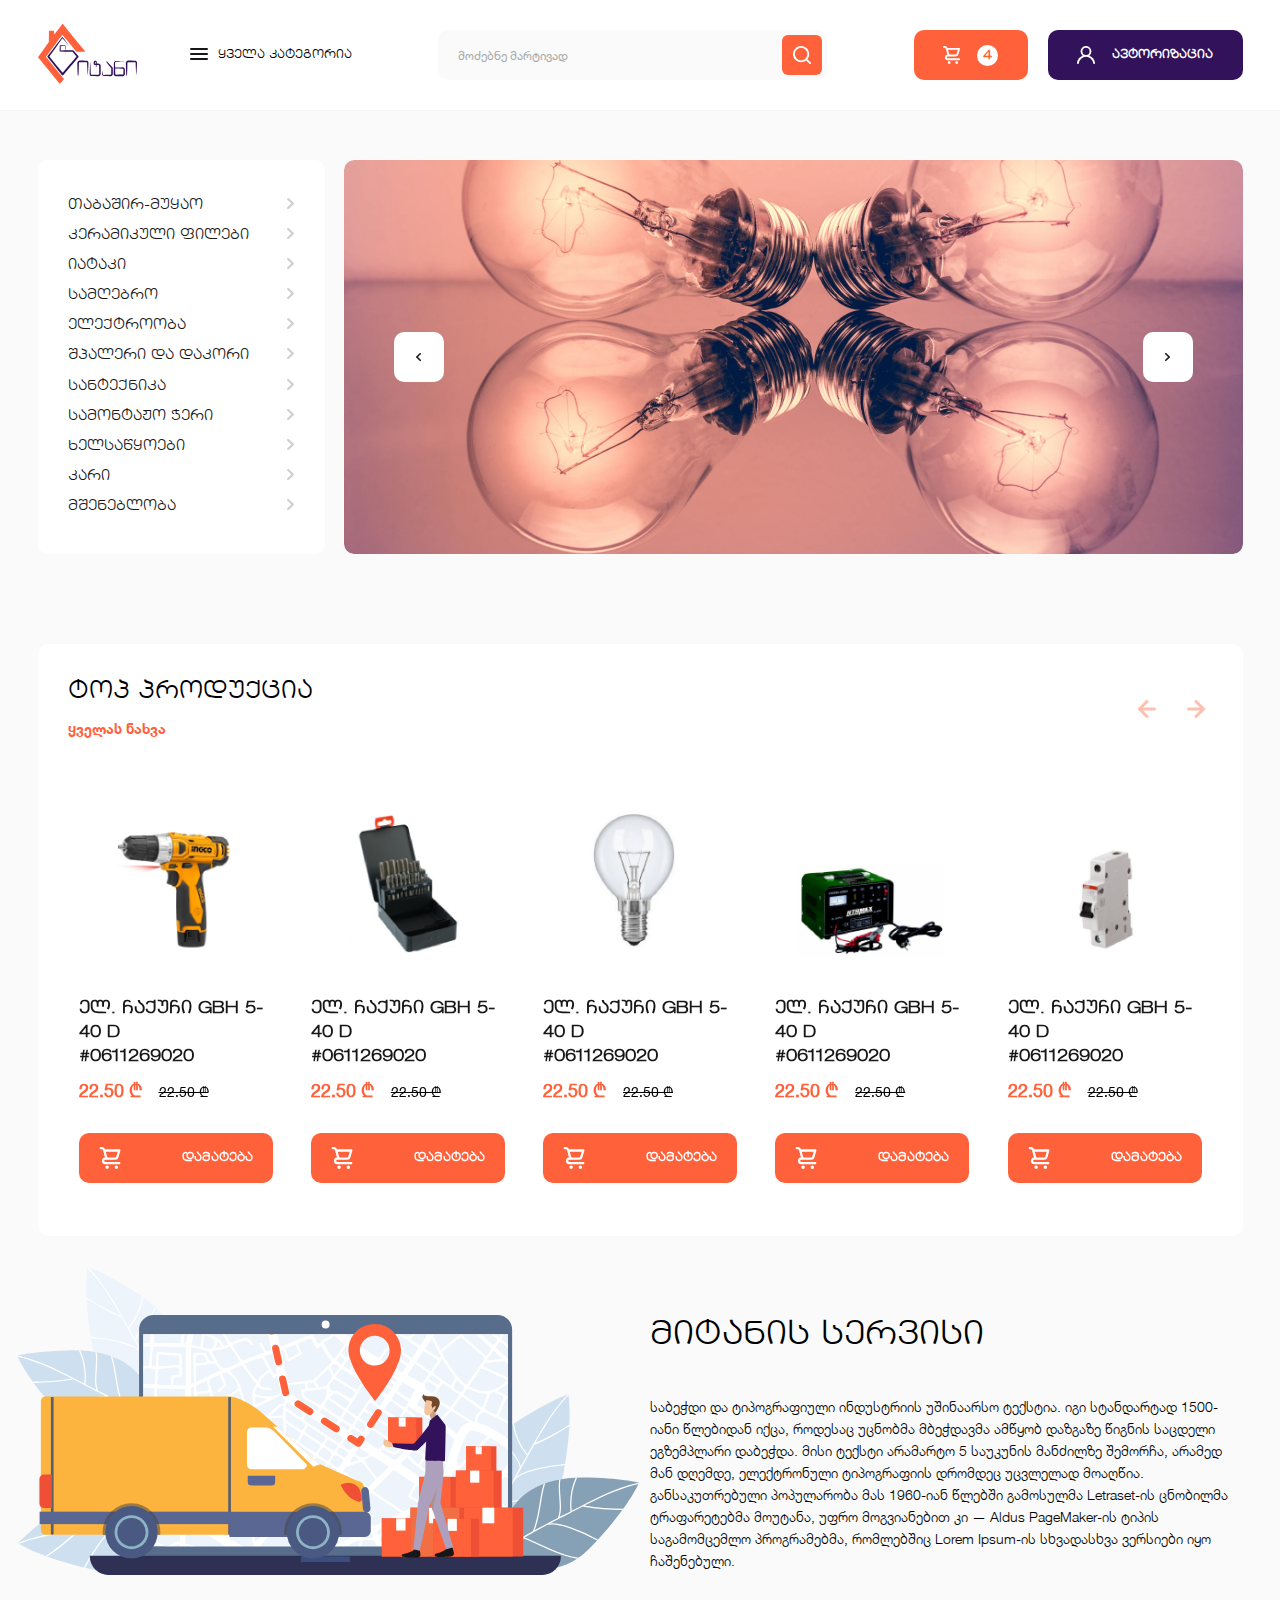
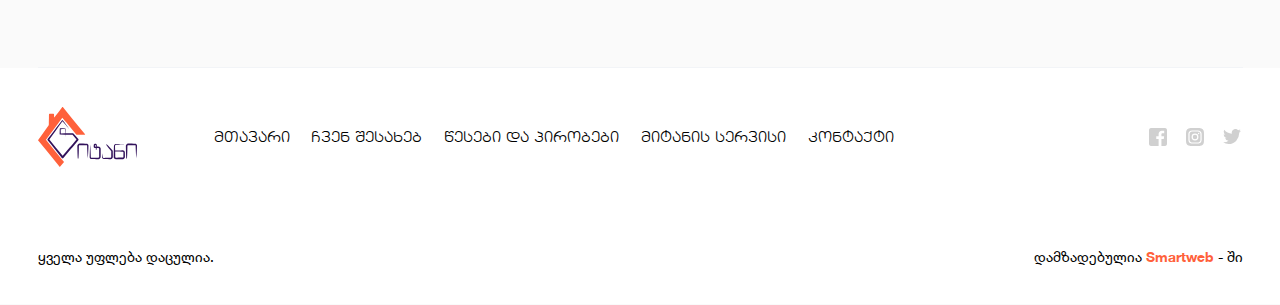
==== index.html @ 14f892d2 "a" ====
<!DOCTYPE html>
<html id="html-root" lang="en">

<head>
  <meta charset="UTF-8" />
  <meta name="viewport" content="width=device-width, initial-scale=1.0" />
  <title>Home</title>
  <link rel="shortcut icon" href="assets/images/Logo.svg" type="image/x-icon">
  <meta name="theme-color" content="#FF613B" />
  <meta property="og:title" content="Titan" />
  <meta property="og:type" content="website" />
  <meta property="og:url" content="https://yolosopher.github.io/Titan.ge/index.html" />
  <meta property="og:image" content="https://i.imgur.com/JnFpG6s.jpg" />
  <meta property="og:image:width" content="899" />
  <meta property="og:image:height" content="394" />
  <meta property="og:description"
    content="საბეჭდი და ტიპოგრაფიული ინდუსტრიის უშინაარსო ტექსტია. იგი სტანდარტად 1500-იანი წლებიდან იქცა, როდესაც უცნობმა მბეჭდავმა ამწყობ დაზგაზე წიგნის საცდელი ეგზემპლარი დაბეჭდა. მისი ტექსტი არამარტო 5 საუკუნის მანძილზე შემორჩა, არამედ მან დღემდე, ელექტრონული ტიპოგრაფიის დრომდეც უცვლელად მოაღწია. განსაკუთრებული პოპულარობა მას 1960-იან წლებში გამოსულმა Letraset-ის ცნობილმა ტრაფარეტებმა მოუტანა, უფრო მოგვიანებით კი — Aldus PageMaker-ის ტიპის საგამომცემლო პროგრამებმა, რომლებშიც Lorem Ipsum-ის სხვადასხვა ვერსიები იყო ჩაშენებული" />
  <link rel="stylesheet" href="assets/css/styleraw.css" />
  <link rel="stylesheet" href="assets/css/style.css" />
</head>

<body>
  <!-- HEADER -->
  <header class="home-header container">
    <div class="header-inside-container">
      <div class="logoNnav">
        <a href="index.html">
          <img src="assets/images/Logo.svg" alt="ტიტანის ლოგო" title="ტიტანი-ლოგო" />
        </a>
        <a id="header-nav" class="header-nav" href="javascript:void(0)">
          <span>ყველა კატეგორია</span>
        </a>
      </div>
      <div class="searchbar">
        <form action="">
          <input type="search" placeholder="მოძებნე მარტივად" id="seach-simplier" area />
        </form>
        <a href="javascript:void(0)">
          <svg xmlns="http://www.w3.org/2000/svg" width="18" height="18" viewBox="0 0 18 18">
            <defs>
              <style>
                .a {
                  fill: #fff;
                }
              </style>
            </defs>
            <path class="a"
              d="M19.726,18.462l-3.337-3.313a8.092,8.092,0,1,0-1.25,1.251l3.31,3.313a.894.894,0,1,0,1.277-1.251ZM10.093,16.4a6.3,6.3,0,1,1,6.3-6.3,6.3,6.3,0,0,1-6.3,6.3Z"
              transform="translate(-1.979 -1.979)" />
          </svg>
        </a>
      </div>
      <div class="shopNlogin">
        <a class="shop" href="pages/card.html">
          <svg xmlns="http://www.w3.org/2000/svg" width="17" height="18" viewBox="0 0 17 18">
            <defs>
              <style>
                .a {
                  fill: #fff;
                }
              </style>
            </defs>
            <path class="a"
              d="M8.139,18.158a1.421,1.421,0,1,0,1.417,1.421A1.419,1.419,0,0,0,8.139,18.158Zm9.917-2.842H6.722a.947.947,0,0,1,0-1.895h8.019a2.847,2.847,0,0,0,2.725-2.061l1.5-5.257a.947.947,0,0,0-.908-1.208H6.476A2.84,2.84,0,0,0,3.815,3h-.87a.947.947,0,0,0,0,1.895h.87a.949.949,0,0,1,.908.687L4.87,6.1v0l1.549,5.44a2.843,2.843,0,0,0,.3,5.668H18.056a.947.947,0,0,0,0-1.895ZM16.8,6.789,15.65,10.839a.949.949,0,0,1-.908.687H8.379l-.241-.845L7.031,6.789ZM15.694,18.158a1.421,1.421,0,1,0,1.417,1.421A1.419,1.419,0,0,0,15.694,18.158Z"
              transform="translate(-2 -3)" />
          </svg>
          <p class="shop-notification-number">4</p>
        </a>
        <a class="login" href="javascript:void(0)">
          <svg xmlns="http://www.w3.org/2000/svg" width="18" height="18" viewBox="0 0 18 18">
            <defs>
              <style>
                .a {
                  fill: #fff;
                }
              </style>
            </defs>
            <path class="a"
              d="M14.406,11.633a5.419,5.419,0,1,0-6.711,0,9,9,0,0,0-5.626,7.358.91.91,0,0,0,1.809.2,7.24,7.24,0,0,1,14.381,0,.9.9,0,0,0,.9.8h.1a.9.9,0,0,0,.8-.989,9,9,0,0,0-5.653-7.367Zm-3.355-.639a3.6,3.6,0,1,1,3.618-3.6A3.608,3.608,0,0,1,11.05,10.994Z"
              transform="translate(-2.064 -1.995)" />
          </svg>
          <div>ავტორიზაცია</div>
        </a>
      </div>
      <div id="burger-header" class="burger-header burger-header-fadeout">
        <div>
          <ul class="burger-header-top">
            <li>
              <a href="../index.html">
                მთავარი
              </a>
            </li>
            <li>
              <a href="pages/aboutus.html">
                ჩვენ შესახებ
              </a>
            </li>
            <li>
              <a href="pages/rules.html">
                წესები და პირობები
              </a>
            </li>
            <li>
              <a href="#delivery-service">
                მიტანის სერვისი
              </a>
            </li>
            <li>
              <a href="pages/contact.html">
                კონტაქტი
              </a>
            </li>
          </ul>
          <div class="burger-header-bot">
            <ul class="burger-header-left">
              <li>
                <a href="javascript:void(0)">თაბაშირ-მუყაო</a>
                <ul class="subcategory-hidden">
                  <li class="second-level-li">
                    <a href="javascript:void(0)">
                      თაბაშირ-მუყაო 1
                    </a>
                  </li>
                  <li class="second-level-li">
                    <a href="javascript:void(0)">
                      თაბაშირ-მუყაო 2
                    </a>
                  </li>
                  <li class="second-level-li">
                    <a href="javascript:void(0)">
                      თაბაშირ-მუყაო 3
                    </a>
                  </li>
                  <li class="second-level-li">
                    <a href="javascript:void(0)">
                      თაბაშირ-მუყაო 4
                    </a>
                  </li>
                  <li class="second-level-li">
                    <a href="javascript:void(0)">
                      თაბაშირ-მუყაო 5
                    </a>
                  </li>
                  <li class="second-level-li">
                    <a href="javascript:void(0)">
                      თაბაშირ-მუყაო 5
                    </a>
                  </li>
                  <li class="second-level-li">
                    <a href="javascript:void(0)">
                      თაბაშირ-მუყაო 5
                    </a>
                  </li>
                  <li class="second-level-li">
                    <a href="javascript:void(0)">
                      თაბაშირ-მუყაო 5
                    </a>
                  </li>
                  <li class="second-level-li">
                    <a href="javascript:void(0)">
                      თაბაშირ-მუყაო 5
                    </a>
                  </li>
                  <li class="second-level-li">
                    <a href="javascript:void(0)">
                      თაბაშირ-მუყაო 5
                    </a>
                  </li>
                  <li class="second-level-li">
                    <a href="javascript:void(0)">
                      თაბაშირ-მუყაო 5
                    </a>
                  </li>
                  <li class="second-level-li">
                    <a href="javascript:void(0)">
                      თაბაშირ-მუყაო 5
                    </a>
                  </li>
                  <li class="second-level-li">
                    <a href="javascript:void(0)">
                      თაბაშირ-მუყაო 5
                    </a>
                  </li>
                  <li class="second-level-li">
                    <a href="javascript:void(0)">
                      თაბაშირ-მუყაო 5
                    </a>
                  </li>
                  <li class="second-level-li">
                    <a href="javascript:void(0)">
                      თაბაშირ-მუყაო 5
                    </a>
                  </li>
                  <li class="second-level-li">
                    <a href="javascript:void(0)">
                      თაბაშირ-მუყაო 5
                    </a>
                  </li>
                  <li class="second-level-li">
                    <a href="javascript:void(0)">
                      თაბაშირ-მუყაო 5
                    </a>
                  </li>
                  <li class="second-level-li">
                    <a href="javascript:void(0)">
                      თაბაშირ-მუყაო 5
                    </a>
                  </li>
                  <li class="second-level-li">
                    <a href="javascript:void(0)">
                      თაბაშირ-მუყაო 1000
                    </a>
                  </li>
                </ul>
              </li>
              <li>
                <a href="javascript:void(0)">კერამიკული ფილები</a>
                <ul class="subcategory-hidden">
                  <li class="second-level-li">
                    <a href="javascript:void(0)">
                      თაბაშირ-მუყაო 1
                    </a>
                  </li>
                  <li class="second-level-li">
                    <a href="javascript:void(0)">
                      თაბაშირ-მუყაო 2
                    </a>
                  </li>
                  <li class="second-level-li">
                    <a href="javascript:void(0)">
                      თაბაშირ-მუყაო 3
                    </a>
                  </li>
                  <li class="second-level-li">
                    <a href="javascript:void(0)">
                      თაბაშირ-მუყაო 4
                    </a>
                  </li>
                  <li class="second-level-li">
                    <a href="javascript:void(0)">
                      თაბაშირ-მუყაო 5
                    </a>
                  </li>
                  <li class="second-level-li">
                    <a href="javascript:void(0)">
                      თაბაშირ-მუყაო 5
                    </a>
                  </li>
                  <li class="second-level-li">
                    <a href="javascript:void(0)">
                      თაბაშირ-მუყაო 5
                    </a>
                  </li>
                  <li class="second-level-li">
                    <a href="javascript:void(0)">
                      თაბაშირ-მუყაო 5
                    </a>
                  </li>
                  <li class="second-level-li">
                    <a href="javascript:void(0)">
                      თაბაშირ-მუყაო 5
                    </a>
                  </li>
                  <li class="second-level-li">
                    <a href="javascript:void(0)">
                      თაბაშირ-მუყაო 5
                    </a>
                  </li>
                  <li class="second-level-li">
                    <a href="javascript:void(0)">
                      თაბაშირ-მუყაო 5
                    </a>
                  </li>
                  <li class="second-level-li">
                    <a href="javascript:void(0)">
                      თაბაშირ-მუყაო 5
                    </a>
                  </li>
                  <li class="second-level-li">
                    <a href="javascript:void(0)">
                      თაბაშირ-მუყაო 5
                    </a>
                  </li>
                  <li class="second-level-li">
                    <a href="javascript:void(0)">
                      თაბაშირ-მუყაო 5
                    </a>
                  </li>
                  <li class="second-level-li">
                    <a href="javascript:void(0)">
                      თაბაშირ-მუყაო 5
                    </a>
                  </li>
                  <li class="second-level-li">
                    <a href="javascript:void(0)">
                      თაბაშირ-მუყაო 5
                    </a>
                  </li>
                  <li class="second-level-li">
                    <a href="javascript:void(0)">
                      თაბაშირ-მუყაო 5
                    </a>
                  </li>
                  <li class="second-level-li">
                    <a href="javascript:void(0)">
                      თაბაშირ-მუყაო 5
                    </a>
                  </li>
                  <li class="second-level-li">
                    <a href="javascript:void(0)">
                      თაბაშირ-მუყაო 1000
                    </a>
                  </li>
                </ul>
              </li>
              <li>
                <a href="javascript:void(0)">იატაკი</a>
                <ul class="subcategory-hidden">
                  <li class="second-level-li">
                    <a href="javascript:void(0)">
                      იატაკი 1
                    </a>
                  </li>
                  <li class="second-level-li">
                    <a href="javascript:void(0)">
                      იატაკი 2
                    </a>
                  </li>
                  <li class="second-level-li">
                    <a href="javascript:void(0)">
                      იატაკი 3
                    </a>
                  </li>
                  <li class="second-level-li">
                    <a href="javascript:void(0)">
                      იატაკი 4
                    </a>
                  </li>
                  <li class="second-level-li">
                    <a href="javascript:void(0)">
                      იატაკი 5
                    </a>
                  </li>
                  <li class="second-level-li">
                    <a href="javascript:void(0)">
                      იატაკი 5
                    </a>
                  </li>
                  <li class="second-level-li">
                    <a href="javascript:void(0)">
                      იატაკი 5
                    </a>
                  </li>
                  <li class="second-level-li">
                    <a href="javascript:void(0)">
                      იატაკი 5
                    </a>
                  </li>
                  <li class="second-level-li">
                    <a href="javascript:void(0)">
                      იატაკი 5
                    </a>
                  </li>
                  <li class="second-level-li">
                    <a href="javascript:void(0)">
                      იატაკი 5
                    </a>
                  </li>
                  <li class="second-level-li">
                    <a href="javascript:void(0)">
                      იატაკი 5
                    </a>
                  </li>
                  <li class="second-level-li">
                    <a href="javascript:void(0)">
                      იატაკი 5
                    </a>
                  </li>
                  <li class="second-level-li">
                    <a href="javascript:void(0)">
                      იატაკი 5
                    </a>
                  </li>
                  <li class="second-level-li">
                    <a href="javascript:void(0)">
                      იატაკი 5
                    </a>
                  </li>
                  <li class="second-level-li">
                    <a href="javascript:void(0)">
                      იატაკი 5
                    </a>
                  </li>
                  <li class="second-level-li">
                    <a href="javascript:void(0)">
                      იატაკი 5
                    </a>
                  </li>
                  <li class="second-level-li">
                    <a href="javascript:void(0)">
                      იატაკი 5
                    </a>
                  </li>
                  <li class="second-level-li">
                    <a href="javascript:void(0)">
                      იატაკი 5
                    </a>
                  </li>
                  <li class="second-level-li">
                    <a href="javascript:void(0)">
                      იატაკი 1000
                    </a>
                  </li>
                </ul>
              </li>
              <li>
                <a href="javascript:void(0)">სამღებრო</a>
                <ul class="subcategory-hidden">
                  <li class="second-level-li">
                    <a href="javascript:void(0)">
                      თაბაშირ-მუყაო 1
                    </a>
                  </li>
                  <li class="second-level-li">
                    <a href="javascript:void(0)">
                      თაბაშირ-მუყაო 2
                    </a>
                  </li>
                  <li class="second-level-li">
                    <a href="javascript:void(0)">
                      თაბაშირ-მუყაო 3
                    </a>
                  </li>
                  <li class="second-level-li">
                    <a href="javascript:void(0)">
                      თაბაშირ-მუყაო 4
                    </a>
                  </li>
                  <li class="second-level-li">
                    <a href="javascript:void(0)">
                      თაბაშირ-მუყაო 5
                    </a>
                  </li>
                  <li class="second-level-li">
                    <a href="javascript:void(0)">
                      თაბაშირ-მუყაო 5
                    </a>
                  </li>
                  <li class="second-level-li">
                    <a href="javascript:void(0)">
                      თაბაშირ-მუყაო 5
                    </a>
                  </li>
                  <li class="second-level-li">
                    <a href="javascript:void(0)">
                      თაბაშირ-მუყაო 5
                    </a>
                  </li>
                  <li class="second-level-li">
                    <a href="javascript:void(0)">
                      თაბაშირ-მუყაო 5
                    </a>
                  </li>
                  <li class="second-level-li">
                    <a href="javascript:void(0)">
                      თაბაშირ-მუყაო 5
                    </a>
                  </li>
                  <li class="second-level-li">
                    <a href="javascript:void(0)">
                      თაბაშირ-მუყაო 5
                    </a>
                  </li>
                  <li class="second-level-li">
                    <a href="javascript:void(0)">
                      თაბაშირ-მუყაო 5
                    </a>
                  </li>
                  <li class="second-level-li">
                    <a href="javascript:void(0)">
                      თაბაშირ-მუყაო 5
                    </a>
                  </li>
                  <li class="second-level-li">
                    <a href="javascript:void(0)">
                      თაბაშირ-მუყაო 5
                    </a>
                  </li>
                  <li class="second-level-li">
                    <a href="javascript:void(0)">
                      თაბაშირ-მუყაო 5
                    </a>
                  </li>
                  <li class="second-level-li">
                    <a href="javascript:void(0)">
                      თაბაშირ-მუყაო 5
                    </a>
                  </li>
                  <li class="second-level-li">
                    <a href="javascript:void(0)">
                      თაბაშირ-მუყაო 5
                    </a>
                  </li>
                  <li class="second-level-li">
                    <a href="javascript:void(0)">
                      თაბაშირ-მუყაო 5
                    </a>
                  </li>
                  <li class="second-level-li">
                    <a href="javascript:void(0)">
                      თაბაშირ-მუყაო 1000
                    </a>
                  </li>
                </ul>
              </li>
              <li>
                <a href="javascript:void(0)">ელექტროობა</a>
                <ul class="subcategory-hidden">
                  <li class="second-level-li">
                    <a href="javascript:void(0)">
                      თაბაშირ-მუყაო 1
                    </a>
                  </li>
                  <li class="second-level-li">
                    <a href="javascript:void(0)">
                      თაბაშირ-მუყაო 2
                    </a>
                  </li>
                  <li class="second-level-li">
                    <a href="javascript:void(0)">
                      თაბაშირ-მუყაო 3
                    </a>
                  </li>
                  <li class="second-level-li">
                    <a href="javascript:void(0)">
                      თაბაშირ-მუყაო 4
                    </a>
                  </li>
                  <li class="second-level-li">
                    <a href="javascript:void(0)">
                      თაბაშირ-მუყაო 5
                    </a>
                  </li>
                  <li class="second-level-li">
                    <a href="javascript:void(0)">
                      თაბაშირ-მუყაო 5
                    </a>
                  </li>
                  <li class="second-level-li">
                    <a href="javascript:void(0)">
                      თაბაშირ-მუყაო 5
                    </a>
                  </li>
                  <li class="second-level-li">
                    <a href="javascript:void(0)">
                      თაბაშირ-მუყაო 5
                    </a>
                  </li>
                  <li class="second-level-li">
                    <a href="javascript:void(0)">
                      თაბაშირ-მუყაო 5
                    </a>
                  </li>
                  <li class="second-level-li">
                    <a href="javascript:void(0)">
                      თაბაშირ-მუყაო 5
                    </a>
                  </li>
                  <li class="second-level-li">
                    <a href="javascript:void(0)">
                      თაბაშირ-მუყაო 5
                    </a>
                  </li>
                  <li class="second-level-li">
                    <a href="javascript:void(0)">
                      თაბაშირ-მუყაო 5
                    </a>
                  </li>
                  <li class="second-level-li">
                    <a href="javascript:void(0)">
                      თაბაშირ-მუყაო 5
                    </a>
                  </li>
                  <li class="second-level-li">
                    <a href="javascript:void(0)">
                      თაბაშირ-მუყაო 5
                    </a>
                  </li>
                  <li class="second-level-li">
                    <a href="javascript:void(0)">
                      თაბაშირ-მუყაო 5
                    </a>
                  </li>
                  <li class="second-level-li">
                    <a href="javascript:void(0)">
                      თაბაშირ-მუყაო 5
                    </a>
                  </li>
                  <li class="second-level-li">
                    <a href="javascript:void(0)">
                      თაბაშირ-მუყაო 5
                    </a>
                  </li>
                  <li class="second-level-li">
                    <a href="javascript:void(0)">
                      თაბაშირ-მუყაო 5
                    </a>
                  </li>
                  <li class="second-level-li">
                    <a href="javascript:void(0)">
                      თაბაშირ-მუყაო 1000
                    </a>
                  </li>
                </ul>
              </li>
              <li>
                <a href="javascript:void(0)">შპალერი და დაკორი</a>
                <ul class="subcategory-hidden">
                  <li class="second-level-li">
                    <a href="javascript:void(0)">
                      თაბაშირ-მუყაო 1
                    </a>
                  </li>
                  <li class="second-level-li">
                    <a href="javascript:void(0)">
                      თაბაშირ-მუყაო 2
                    </a>
                  </li>
                  <li class="second-level-li">
                    <a href="javascript:void(0)">
                      თაბაშირ-მუყაო 3
                    </a>
                  </li>
                  <li class="second-level-li">
                    <a href="javascript:void(0)">
                      თაბაშირ-მუყაო 4
                    </a>
                  </li>
                  <li class="second-level-li">
                    <a href="javascript:void(0)">
                      თაბაშირ-მუყაო 5
                    </a>
                  </li>
                  <li class="second-level-li">
                    <a href="javascript:void(0)">
                      თაბაშირ-მუყაო 5
                    </a>
                  </li>
                  <li class="second-level-li">
                    <a href="javascript:void(0)">
                      თაბაშირ-მუყაო 5
                    </a>
                  </li>
                  <li class="second-level-li">
                    <a href="javascript:void(0)">
                      თაბაშირ-მუყაო 5
                    </a>
                  </li>
                  <li class="second-level-li">
                    <a href="javascript:void(0)">
                      თაბაშირ-მუყაო 5
                    </a>
                  </li>
                  <li class="second-level-li">
                    <a href="javascript:void(0)">
                      თაბაშირ-მუყაო 5
                    </a>
                  </li>
                  <li class="second-level-li">
                    <a href="javascript:void(0)">
                      თაბაშირ-მუყაო 5
                    </a>
                  </li>
                  <li class="second-level-li">
                    <a href="javascript:void(0)">
                      თაბაშირ-მუყაო 5
                    </a>
                  </li>
                  <li class="second-level-li">
                    <a href="javascript:void(0)">
                      თაბაშირ-მუყაო 5
                    </a>
                  </li>
                  <li class="second-level-li">
                    <a href="javascript:void(0)">
                      თაბაშირ-მუყაო 5
                    </a>
                  </li>
                  <li class="second-level-li">
                    <a href="javascript:void(0)">
                      თაბაშირ-მუყაო 5
                    </a>
                  </li>
                  <li class="second-level-li">
                    <a href="javascript:void(0)">
                      თაბაშირ-მუყაო 5
                    </a>
                  </li>
                  <li class="second-level-li">
                    <a href="javascript:void(0)">
                      თაბაშირ-მუყაო 5
                    </a>
                  </li>
                  <li class="second-level-li">
                    <a href="javascript:void(0)">
                      თაბაშირ-მუყაო 5
                    </a>
                  </li>
                  <li class="second-level-li">
                    <a href="javascript:void(0)">
                      თაბაშირ-მუყაო 1000
                    </a>
                  </li>
                </ul>
              </li>
              <li>
                <a href="javascript:void(0)">სანტექნიკა</a>
                <ul class="subcategory-hidden">
                  <li class="second-level-li">
                    <a href="javascript:void(0)">
                      თაბაშირ-მუყაო 1
                    </a>
                  </li>
                  <li class="second-level-li">
                    <a href="javascript:void(0)">
                      თაბაშირ-მუყაო 2
                    </a>
                  </li>
                  <li class="second-level-li">
                    <a href="javascript:void(0)">
                      თაბაშირ-მუყაო 3
                    </a>
                  </li>
                  <li class="second-level-li">
                    <a href="javascript:void(0)">
                      თაბაშირ-მუყაო 4
                    </a>
                  </li>
                  <li class="second-level-li">
                    <a href="javascript:void(0)">
                      თაბაშირ-მუყაო 5
                    </a>
                  </li>
                  <li class="second-level-li">
                    <a href="javascript:void(0)">
                      თაბაშირ-მუყაო 5
                    </a>
                  </li>
                  <li class="second-level-li">
                    <a href="javascript:void(0)">
                      თაბაშირ-მუყაო 5
                    </a>
                  </li>
                  <li class="second-level-li">
                    <a href="javascript:void(0)">
                      თაბაშირ-მუყაო 5
                    </a>
                  </li>
                  <li class="second-level-li">
                    <a href="javascript:void(0)">
                      თაბაშირ-მუყაო 5
                    </a>
                  </li>
                  <li class="second-level-li">
                    <a href="javascript:void(0)">
                      თაბაშირ-მუყაო 5
                    </a>
                  </li>
                  <li class="second-level-li">
                    <a href="javascript:void(0)">
                      თაბაშირ-მუყაო 5
                    </a>
                  </li>
                  <li class="second-level-li">
                    <a href="javascript:void(0)">
                      თაბაშირ-მუყაო 5
                    </a>
                  </li>
                  <li class="second-level-li">
                    <a href="javascript:void(0)">
                      თაბაშირ-მუყაო 5
                    </a>
                  </li>
                  <li class="second-level-li">
                    <a href="javascript:void(0)">
                      თაბაშირ-მუყაო 5
                    </a>
                  </li>
                  <li class="second-level-li">
                    <a href="javascript:void(0)">
                      თაბაშირ-მუყაო 5
                    </a>
                  </li>
                  <li class="second-level-li">
                    <a href="javascript:void(0)">
                      თაბაშირ-მუყაო 5
                    </a>
                  </li>
                  <li class="second-level-li">
                    <a href="javascript:void(0)">
                      თაბაშირ-მუყაო 5
                    </a>
                  </li>
                  <li class="second-level-li">
                    <a href="javascript:void(0)">
                      თაბაშირ-მუყაო 5
                    </a>
                  </li>
                  <li class="second-level-li">
                    <a href="javascript:void(0)">
                      თაბაშირ-მუყაო 1000
                    </a>
                  </li>
                </ul>
              </li>
              <li>
                <a href="javascript:void(0)">სამონტაჟო ჭერი</a>
                <ul class="subcategory-hidden">
                  <li class="second-level-li">
                    <a href="javascript:void(0)">
                      თაბაშირ-მუყაო 1
                    </a>
                  </li>
                  <li class="second-level-li">
                    <a href="javascript:void(0)">
                      თაბაშირ-მუყაო 2
                    </a>
                  </li>
                  <li class="second-level-li">
                    <a href="javascript:void(0)">
                      თაბაშირ-მუყაო 3
                    </a>
                  </li>
                  <li class="second-level-li">
                    <a href="javascript:void(0)">
                      თაბაშირ-მუყაო 4
                    </a>
                  </li>
                  <li class="second-level-li">
                    <a href="javascript:void(0)">
                      თაბაშირ-მუყაო 5
                    </a>
                  </li>
                  <li class="second-level-li">
                    <a href="javascript:void(0)">
                      თაბაშირ-მუყაო 5
                    </a>
                  </li>
                  <li class="second-level-li">
                    <a href="javascript:void(0)">
                      თაბაშირ-მუყაო 5
                    </a>
                  </li>
                  <li class="second-level-li">
                    <a href="javascript:void(0)">
                      თაბაშირ-მუყაო 5
                    </a>
                  </li>
                  <li class="second-level-li">
                    <a href="javascript:void(0)">
                      თაბაშირ-მუყაო 5
                    </a>
                  </li>
                  <li class="second-level-li">
                    <a href="javascript:void(0)">
                      თაბაშირ-მუყაო 5
                    </a>
                  </li>
                  <li class="second-level-li">
                    <a href="javascript:void(0)">
                      თაბაშირ-მუყაო 5
                    </a>
                  </li>
                  <li class="second-level-li">
                    <a href="javascript:void(0)">
                      თაბაშირ-მუყაო 5
                    </a>
                  </li>
                  <li class="second-level-li">
                    <a href="javascript:void(0)">
                      თაბაშირ-მუყაო 5
                    </a>
                  </li>
                  <li class="second-level-li">
                    <a href="javascript:void(0)">
                      თაბაშირ-მუყაო 5
                    </a>
                  </li>
                  <li class="second-level-li">
                    <a href="javascript:void(0)">
                      თაბაშირ-მუყაო 5
                    </a>
                  </li>
                  <li class="second-level-li">
                    <a href="javascript:void(0)">
                      თაბაშირ-მუყაო 5
                    </a>
                  </li>
                  <li class="second-level-li">
                    <a href="javascript:void(0)">
                      თაბაშირ-მუყაო 5
                    </a>
                  </li>
                  <li class="second-level-li">
                    <a href="javascript:void(0)">
                      თაბაშირ-მუყაო 5
                    </a>
                  </li>
                  <li class="second-level-li">
                    <a href="javascript:void(0)">
                      თაბაშირ-მუყაო 1000
                    </a>
                  </li>
                </ul>
              </li>
              <li>
                <a href="javascript:void(0)">ხელსაწყოები</a>
                <ul class="subcategory-hidden">
                  <li class="second-level-li">
                    <a href="javascript:void(0)">
                      თაბაშირ-მუყაო 1
                    </a>
                  </li>
                  <li class="second-level-li">
                    <a href="javascript:void(0)">
                      თაბაშირ-მუყაო 2
                    </a>
                  </li>
                  <li class="second-level-li">
                    <a href="javascript:void(0)">
                      თაბაშირ-მუყაო 3
                    </a>
                  </li>
                  <li class="second-level-li">
                    <a href="javascript:void(0)">
                      თაბაშირ-მუყაო 4
                    </a>
                  </li>
                  <li class="second-level-li">
                    <a href="javascript:void(0)">
                      თაბაშირ-მუყაო 5
                    </a>
                  </li>
                  <li class="second-level-li">
                    <a href="javascript:void(0)">
                      თაბაშირ-მუყაო 5
                    </a>
                  </li>
                  <li class="second-level-li">
                    <a href="javascript:void(0)">
                      თაბაშირ-მუყაო 5
                    </a>
                  </li>
                  <li class="second-level-li">
                    <a href="javascript:void(0)">
                      თაბაშირ-მუყაო 5
                    </a>
                  </li>
                  <li class="second-level-li">
                    <a href="javascript:void(0)">
                      თაბაშირ-მუყაო 5
                    </a>
                  </li>
                  <li class="second-level-li">
                    <a href="javascript:void(0)">
                      თაბაშირ-მუყაო 5
                    </a>
                  </li>
                  <li class="second-level-li">
                    <a href="javascript:void(0)">
                      თაბაშირ-მუყაო 5
                    </a>
                  </li>
                  <li class="second-level-li">
                    <a href="javascript:void(0)">
                      თაბაშირ-მუყაო 5
                    </a>
                  </li>
                  <li class="second-level-li">
                    <a href="javascript:void(0)">
                      თაბაშირ-მუყაო 5
                    </a>
                  </li>
                  <li class="second-level-li">
                    <a href="javascript:void(0)">
                      თაბაშირ-მუყაო 5
                    </a>
                  </li>
                  <li class="second-level-li">
                    <a href="javascript:void(0)">
                      თაბაშირ-მუყაო 5
                    </a>
                  </li>
                  <li class="second-level-li">
                    <a href="javascript:void(0)">
                      თაბაშირ-მუყაო 5
                    </a>
                  </li>
                  <li class="second-level-li">
                    <a href="javascript:void(0)">
                      თაბაშირ-მუყაო 5
                    </a>
                  </li>
                  <li class="second-level-li">
                    <a href="javascript:void(0)">
                      თაბაშირ-მუყაო 5
                    </a>
                  </li>
                  <li class="second-level-li">
                    <a href="javascript:void(0)">
                      თაბაშირ-მუყაო 1000
                    </a>
                  </li>
                </ul>
              </li>
              <li>
                <a href="javascript:void(0)">კარი</a>
                <ul class="subcategory-hidden">
                  <li class="second-level-li">
                    <a href="javascript:void(0)">
                      თაბაშირ-მუყაო 1
                    </a>
                  </li>
                  <li class="second-level-li">
                    <a href="javascript:void(0)">
                      თაბაშირ-მუყაო 2
                    </a>
                  </li>
                  <li class="second-level-li">
                    <a href="javascript:void(0)">
                      თაბაშირ-მუყაო 3
                    </a>
                  </li>
                  <li class="second-level-li">
                    <a href="javascript:void(0)">
                      თაბაშირ-მუყაო 4
                    </a>
                  </li>
                  <li class="second-level-li">
                    <a href="javascript:void(0)">
                      თაბაშირ-მუყაო 5
                    </a>
                  </li>
                  <li class="second-level-li">
                    <a href="javascript:void(0)">
                      თაბაშირ-მუყაო 5
                    </a>
                  </li>
                  <li class="second-level-li">
                    <a href="javascript:void(0)">
                      თაბაშირ-მუყაო 5
                    </a>
                  </li>
                  <li class="second-level-li">
                    <a href="javascript:void(0)">
                      თაბაშირ-მუყაო 5
                    </a>
                  </li>
                  <li class="second-level-li">
                    <a href="javascript:void(0)">
                      თაბაშირ-მუყაო 5
                    </a>
                  </li>
                  <li class="second-level-li">
                    <a href="javascript:void(0)">
                      თაბაშირ-მუყაო 5
                    </a>
                  </li>
                  <li class="second-level-li">
                    <a href="javascript:void(0)">
                      თაბაშირ-მუყაო 5
                    </a>
                  </li>
                  <li class="second-level-li">
                    <a href="javascript:void(0)">
                      თაბაშირ-მუყაო 5
                    </a>
                  </li>
                  <li class="second-level-li">
                    <a href="javascript:void(0)">
                      თაბაშირ-მუყაო 5
                    </a>
                  </li>
                  <li class="second-level-li">
                    <a href="javascript:void(0)">
                      თაბაშირ-მუყაო 5
                    </a>
                  </li>
                  <li class="second-level-li">
                    <a href="javascript:void(0)">
                      თაბაშირ-მუყაო 5
                    </a>
                  </li>
                  <li class="second-level-li">
                    <a href="javascript:void(0)">
                      თაბაშირ-მუყაო 5
                    </a>
                  </li>
                  <li class="second-level-li">
                    <a href="javascript:void(0)">
                      თაბაშირ-მუყაო 5
                    </a>
                  </li>
                  <li class="second-level-li">
                    <a href="javascript:void(0)">
                      თაბაშირ-მუყაო 5
                    </a>
                  </li>
                  <li class="second-level-li">
                    <a href="javascript:void(0)">
                      თაბაშირ-მუყაო 1000
                    </a>
                  </li>
                </ul>
              </li>
              <li>
                <a href="javascript:void(0)">მშენებლობა</a>
                <ul class="subcategory-hidden">
                  <li class="second-level-li">
                    <a href="javascript:void(0)">
                      თაბაშირ-მუყაო 1
                    </a>
                  </li>
                  <li class="second-level-li">
                    <a href="javascript:void(0)">
                      თაბაშირ-მუყაო 2
                    </a>
                  </li>
                  <li class="second-level-li">
                    <a href="javascript:void(0)">
                      თაბაშირ-მუყაო 3
                    </a>
                  </li>
                  <li class="second-level-li">
                    <a href="javascript:void(0)">
                      თაბაშირ-მუყაო 4
                    </a>
                  </li>
                  <li class="second-level-li">
                    <a href="javascript:void(0)">
                      თაბაშირ-მუყაო 5
                    </a>
                  </li>
                  <li class="second-level-li">
                    <a href="javascript:void(0)">
                      თაბაშირ-მუყაო 5
                    </a>
                  </li>
                  <li class="second-level-li">
                    <a href="javascript:void(0)">
                      თაბაშირ-მუყაო 5
                    </a>
                  </li>
                  <li class="second-level-li">
                    <a href="javascript:void(0)">
                      თაბაშირ-მუყაო 5
                    </a>
                  </li>
                  <li class="second-level-li">
                    <a href="javascript:void(0)">
                      თაბაშირ-მუყაო 5
                    </a>
                  </li>
                  <li class="second-level-li">
                    <a href="javascript:void(0)">
                      თაბაშირ-მუყაო 5
                    </a>
                  </li>
                  <li class="second-level-li">
                    <a href="javascript:void(0)">
                      თაბაშირ-მუყაო 5
                    </a>
                  </li>
                  <li class="second-level-li">
                    <a href="javascript:void(0)">
                      თაბაშირ-მუყაო 5
                    </a>
                  </li>
                  <li class="second-level-li">
                    <a href="javascript:void(0)">
                      თაბაშირ-მუყაო 5
                    </a>
                  </li>
                  <li class="second-level-li">
                    <a href="javascript:void(0)">
                      თაბაშირ-მუყაო 5
                    </a>
                  </li>
                  <li class="second-level-li">
                    <a href="javascript:void(0)">
                      თაბაშირ-მუყაო 5
                    </a>
                  </li>
                  <li class="second-level-li">
                    <a href="javascript:void(0)">
                      თაბაშირ-მუყაო 5
                    </a>
                  </li>
                  <li class="second-level-li">
                    <a href="javascript:void(0)">
                      თაბაშირ-მუყაო 5
                    </a>
                  </li>
                  <li class="second-level-li">
                    <a href="javascript:void(0)">
                      თაბაშირ-მუყაო 5
                    </a>
                  </li>
                  <li class="second-level-li">
                    <a href="javascript:void(0)">
                      თაბაშირ-მუყაო 1000
                    </a>
                  </li>
                </ul>
              </li>
            </ul>
            <ul class="burger-header-right">
            </ul>
          </div>
        </div>
      </div>
    </div>
  </header>
  <div class="header-black-screen"></div>
  <!-- AUTH TOGGLE-->
  <div id="auth-toggle">
    <div class="auth-toggle-top">
      <div class="auth-reg-navs">
        <div id="back-to-auth" class="back-to-auth">
          <svg xmlns="http://www.w3.org/2000/svg" width="31" height="13" viewBox="0 0 8 13">
            <defs></defs>
            <path class="a"
              d="M9.258,12.378l5.43-5.257a1.311,1.311,0,0,1,1.819,0,1.212,1.212,0,0,1,0,1.748l-4.534,4.389,4.534,4.389a1.212,1.212,0,0,1,0,1.748,1.33,1.33,0,0,1-1.819,0l-5.43-5.257a1.212,1.212,0,0,1,0-1.76Z"
              transform="translate(-8.879 -6.754)" />
          </svg>
        </div>
        <div id="exit-auth-toggle" class="exit-auth-toggle">
          <svg xmlns="http://www.w3.org/2000/svg" width="31.113" height="31.113" viewBox="0 0 31.113 31.113">
            <defs>
              <style>
                .cls-2 {
                  fill: #d0d0d0;
                }
              </style>
            </defs>
            <g id="Component_21_2" data-name="Component 21 – 2" transform="translate(15.556) rotate(45)">
              <path id="plus" class="cls-2"
                d="M20.875,11.875h-6.75V5.125a1.125,1.125,0,0,0-2.25,0v6.75H5.125a1.125,1.125,0,0,0,0,2.25h6.75v6.75a1.125,1.125,0,0,0,2.25,0v-6.75h6.75a1.125,1.125,0,0,0,0-2.25Z"
                transform="translate(-2 -2)" />
            </g>
          </svg>
        </div>
      </div>
      <form class="auth-toggle-form" id="auth-toggle-form">
        <h2>ავტორიზაცია</h2>
        <label for="auth-mail">ელ. ფოსტა</label>
        <div class="auth-div form-inside-div">
          <div class="form-svg-div">
            <svg xmlns="http://www.w3.org/2000/svg" width="18" height="14" viewBox="0 0 18 14">
              <defs></defs>
              <path class="a"
                d="M17.3,4H4.7A2.663,2.663,0,0,0,2,6.625v8.75A2.663,2.663,0,0,0,4.7,18H17.3A2.663,2.663,0,0,0,20,15.375V6.625A2.663,2.663,0,0,0,17.3,4Zm-.369,1.75-5.292,5.145a.918.918,0,0,1-1.278,0L5.069,5.75ZM18.2,15.375a.888.888,0,0,1-.9.875H4.7a.888.888,0,0,1-.9-.875V6.984l5.292,5.145a2.755,2.755,0,0,0,3.816,0L18.2,6.984Z"
                transform="translate(-2 -4)" />
            </svg>
          </div>
          <input type="email" name="auth-mail" id="auth-mail" required="true" />
          <div class="auth-succ-or-error"></div>
        </div>
        <label for="auth-pass">პაროლი</label>
        <div class="auth-div form-inside-div">
          <div class="form-svg-div">
            <svg xmlns="http://www.w3.org/2000/svg" width="14" height="18" viewBox="0 0 14 18">
              <path id="lock"
                d="M15.375,8.3V6.5A4.439,4.439,0,0,0,11,2,4.439,4.439,0,0,0,6.625,6.5V8.3A2.663,2.663,0,0,0,4,11v6.3A2.663,2.663,0,0,0,6.625,20h8.75A2.663,2.663,0,0,0,18,17.3V11A2.663,2.663,0,0,0,15.375,8.3Zm-7-1.8a2.626,2.626,0,1,1,5.25,0V8.3H8.375ZM16.25,17.3a.888.888,0,0,1-.875.9H6.625a.888.888,0,0,1-.875-.9V11a.888.888,0,0,1,.875-.9h8.75a.888.888,0,0,1,.875.9Z"
                transform="translate(-4 -2)" fill="#d0d0d0" />
            </svg>
          </div>
          <input type="password" name="auth-pass" id="auth-pass" required="true" />
          <div class="auth-succ-or-error"></div>
        </div>
        <input type="submit" value="ავტორიზაცია" />
        <a href="javascript:void(0)" id="pass-reset" class="pass-reset">პაროლის აღდგენა</a>
      </form>
      <form class="regis-toggle-form none" id="regis-toggle-form">
        <h2>რეგისტრაცია</h2>
        <label for="regis-name">სახელი</label>
        <div class="auth-div form-inside-div">
          <div class="form-svg-div">
            <svg xmlns="http://www.w3.org/2000/svg" width="18" height="18" viewBox="0 0 18 18">
              <defs>
                <style>
                  .a {
                    fill: #fff;
                  }
                </style>
              </defs>
              <path class="a"
                d="M14.406,11.633a5.419,5.419,0,1,0-6.711,0,9,9,0,0,0-5.626,7.358.91.91,0,0,0,1.809.2,7.24,7.24,0,0,1,14.381,0,.9.9,0,0,0,.9.8h.1a.9.9,0,0,0,.8-.989,9,9,0,0,0-5.653-7.367Zm-3.355-.639a3.6,3.6,0,1,1,3.618-3.6A3.608,3.608,0,0,1,11.05,10.994Z"
                transform="translate(-2.064 -1.995)" />
            </svg>
          </div>
          <input type="text" name="regis-name" id="regis-name" required="true" />
          <div class="auth-succ-or-error"></div>
        </div>
        <label for="regis-lastname">გვარი</label>
        <div class="auth-div form-inside-div">
          <div class="form-svg-div">
            <svg xmlns="http://www.w3.org/2000/svg" width="18" height="18" viewBox="0 0 18 18">
              <defs>
                <style>
                  .a {
                    fill: #fff;
                  }
                </style>
              </defs>
              <path class="a"
                d="M14.406,11.633a5.419,5.419,0,1,0-6.711,0,9,9,0,0,0-5.626,7.358.91.91,0,0,0,1.809.2,7.24,7.24,0,0,1,14.381,0,.9.9,0,0,0,.9.8h.1a.9.9,0,0,0,.8-.989,9,9,0,0,0-5.653-7.367Zm-3.355-.639a3.6,3.6,0,1,1,3.618-3.6A3.608,3.608,0,0,1,11.05,10.994Z"
                transform="translate(-2.064 -1.995)" />
            </svg>
          </div>
          <input type="text" name="regis-lastname" id="regis-lastname" required="true" />
          <div class="auth-succ-or-error"></div>
        </div>
        <label for="regis-mail">ელ. ფოსტა</label>
        <div class="auth-div form-inside-div">
          <div class="form-svg-div">
            <svg xmlns="http://www.w3.org/2000/svg" width="18" height="14" viewBox="0 0 18 14">
              <defs></defs>
              <path class="a"
                d="M17.3,4H4.7A2.663,2.663,0,0,0,2,6.625v8.75A2.663,2.663,0,0,0,4.7,18H17.3A2.663,2.663,0,0,0,20,15.375V6.625A2.663,2.663,0,0,0,17.3,4Zm-.369,1.75-5.292,5.145a.918.918,0,0,1-1.278,0L5.069,5.75ZM18.2,15.375a.888.888,0,0,1-.9.875H4.7a.888.888,0,0,1-.9-.875V6.984l5.292,5.145a2.755,2.755,0,0,0,3.816,0L18.2,6.984Z"
                transform="translate(-2 -4)" />
            </svg>
          </div>
          <input type="email" name="regis-mail" id="regis-mail" required="true" />
          <div class="auth-succ-or-error"></div>
          <div class="mail-used-error">ელ.ფოსტა უკვე გამოყენებულია</div>
        </div>
        <label for="regis-tel">ტელ. ნომერი</label>
        <div class="auth-div form-inside-div">
          <div class="form-svg-div">
            <svg xmlns="http://www.w3.org/2000/svg" width="18" height="18" viewBox="0 0 18 18">
              <defs>
                <style>
                  .a {
                    fill: #fff;
                  }
                </style>
              </defs>
              <path class="a"
                d="M14.406,11.633a5.419,5.419,0,1,0-6.711,0,9,9,0,0,0-5.626,7.358.91.91,0,0,0,1.809.2,7.24,7.24,0,0,1,14.381,0,.9.9,0,0,0,.9.8h.1a.9.9,0,0,0,.8-.989,9,9,0,0,0-5.653-7.367Zm-3.355-.639a3.6,3.6,0,1,1,3.618-3.6A3.608,3.608,0,0,1,11.05,10.994Z"
                transform="translate(-2.064 -1.995)" />
            </svg>
          </div>
          <input type="tel" name="regis-tel" id="regis-tel" required="true" />
          <div class="auth-succ-or-error"></div>
        </div>
        <label for="regis-pass">პაროლი</label>
        <div class="auth-div form-inside-div">
          <div class="form-svg-div">
            <svg xmlns="http://www.w3.org/2000/svg" width="14" height="18" viewBox="0 0 14 18">
              <path id="lock"
                d="M15.375,8.3V6.5A4.439,4.439,0,0,0,11,2,4.439,4.439,0,0,0,6.625,6.5V8.3A2.663,2.663,0,0,0,4,11v6.3A2.663,2.663,0,0,0,6.625,20h8.75A2.663,2.663,0,0,0,18,17.3V11A2.663,2.663,0,0,0,15.375,8.3Zm-7-1.8a2.626,2.626,0,1,1,5.25,0V8.3H8.375ZM16.25,17.3a.888.888,0,0,1-.875.9H6.625a.888.888,0,0,1-.875-.9V11a.888.888,0,0,1,.875-.9h8.75a.888.888,0,0,1,.875.9Z"
                transform="translate(-4 -2)" fill="#d0d0d0" />
            </svg>
          </div>
          <input type="password" name="regis-pass" id="regis-pass" required="true" />
          <div class="auth-succ-or-error"></div>
        </div>
        <label for="regis-repeat-pass">გაიმეორე პაროლი</label>
        <div class="auth-div form-inside-div">
          <div class="form-svg-div">
            <svg xmlns="http://www.w3.org/2000/svg" width="14" height="18" viewBox="0 0 14 18">
              <path id="lock"
                d="M15.375,8.3V6.5A4.439,4.439,0,0,0,11,2,4.439,4.439,0,0,0,6.625,6.5V8.3A2.663,2.663,0,0,0,4,11v6.3A2.663,2.663,0,0,0,6.625,20h8.75A2.663,2.663,0,0,0,18,17.3V11A2.663,2.663,0,0,0,15.375,8.3Zm-7-1.8a2.626,2.626,0,1,1,5.25,0V8.3H8.375ZM16.25,17.3a.888.888,0,0,1-.875.9H6.625a.888.888,0,0,1-.875-.9V11a.888.888,0,0,1,.875-.9h8.75a.888.888,0,0,1,.875.9Z"
                transform="translate(-4 -2)" fill="#d0d0d0" />
            </svg>
          </div>
          <input type="password" name="regis-repeat-pass" id="regis-repeat-pass" required="true" />
          <div class="auth-succ-or-error"></div>
        </div>
        <input type="submit" value="რეგისტრაცია" />
      </form>
      <form class="passreset-form none" id="passreset-form">
        <h2>პაროლის აღდგენა</h2>
        <label for="passreset-mail">ელ. ფოსტა</label>
        <div class="auth-div form-inside-div">
          <div class="form-svg-div">
            <svg xmlns="http://www.w3.org/2000/svg" width="18" height="14" viewBox="0 0 18 14">
              <defs></defs>
              <path class="a"
                d="M17.3,4H4.7A2.663,2.663,0,0,0,2,6.625v8.75A2.663,2.663,0,0,0,4.7,18H17.3A2.663,2.663,0,0,0,20,15.375V6.625A2.663,2.663,0,0,0,17.3,4Zm-.369,1.75-5.292,5.145a.918.918,0,0,1-1.278,0L5.069,5.75ZM18.2,15.375a.888.888,0,0,1-.9.875H4.7a.888.888,0,0,1-.9-.875V6.984l5.292,5.145a2.755,2.755,0,0,0,3.816,0L18.2,6.984Z"
                transform="translate(-2 -4)" />
            </svg>
          </div>
          <input type="email" name="passreset-mail" id="passreset-mail" required="true" />
          <div class="auth-succ-or-error"></div>
        </div>
        <input type="submit" value="პაროლის აღდგენა" />
        <div class="passreset-sent-div">
          <div class="succes-div-svg">
            <svg xmlns="http://www.w3.org/2000/svg" width="46" height="46" viewBox="0 0 46 46">
              <defs></defs>
              <path class="a"
                d="M31.256,17.617l-9.867,9.89-3.8-3.8a2.3,2.3,0,1,0-3.243,3.243l5.4,5.428a2.3,2.3,0,0,0,3.243,0l11.5-11.5a2.3,2.3,0,1,0-3.243-3.266ZM25,2A23,23,0,1,0,48,25,23,23,0,0,0,25,2Zm0,41.4A18.4,18.4,0,1,1,43.4,25,18.4,18.4,0,0,1,25,43.4Z"
                transform="translate(-2 -2)"></path>
            </svg>
          </div>
          <p>
            პაროლის აღსადგენი ლინკი წარმატებით გაიგზავნა მითითებულ
            <span>ელ. ფოსტაზე</span>
          </p>
        </div>
      </form>
    </div>
    <a class="register" href="javascript:void(0)">რეგისტრაცია</a>
  </div>
  <div class="auth-toggle-black-screen"></div>
  <!-- MAIN -->
  <div class="home-main container">
    <aside>
      <ul class="ctgr-ul">
        <li>
          <a href="javascript:void(0)">თაბაშირ-მუყაო</a>
          <!-- aside subcategory -->
          <ul class="aside-subcategory">
            <li class="toggle-drop-right-li">
              <a class="toggle-drop-right-a" href="javascript:void(0)">თაბაშირ-მუყაო 1</a>
            </li>
            <li class="toggle-drop-right-li">
              <a href="javascript:void(0)" class="toggle-drop-right-a">თაბაშირ-მუყაო 2</a>
            </li>
            <li class="toggle-drop-right-li">
              <a href="javascript:void(0)" class="toggle-drop-right-a">თაბაშირ-მუყაო 3</a>
            </li>
            <li class="toggle-drop-right-li">
              <a href="javascript:void(0)" class="toggle-drop-right-a">თაბაშირ-მუყაო 4</a>
            </li>
            <li class="toggle-drop-right-li">
              <a href="javascript:void(0)" class="toggle-drop-right-a">თაბაშირ-მუყაო 5</a>
            </li>
            <li class="toggle-drop-right-li">
              <a href="javascript:void(0)" class="toggle-drop-right-a">თაბაშირ-მუყაო 5</a>
            </li>
            <li class="toggle-drop-right-li">
              <a href="javascript:void(0)" class="toggle-drop-right-a">თაბაშირ-მუყაო 5</a>
            </li>
            <li class="toggle-drop-right-li">
              <a href="javascript:void(0)" class="toggle-drop-right-a">თაბაშირ-მუყაო 5</a>
            </li>
            <li class="toggle-drop-right-li">
              <a href="javascript:void(0)" class="toggle-drop-right-a">თაბაშირ-მუყაო 5</a>
            </li>
            <li class="toggle-drop-right-li">
              <a href="javascript:void(0)" class="toggle-drop-right-a">თაბაშირ-მუყაო 5</a>
            </li>
            <li class="toggle-drop-right-li">
              <a href="javascript:void(0)" class="toggle-drop-right-a">თაბაშირ-მუყაო 5</a>
            </li>
            <li class="toggle-drop-right-li">
              <a href="javascript:void(0)" class="toggle-drop-right-a">თაბაშირ-მუყაო 5</a>
            </li>
            <li class="toggle-drop-right-li">
              <a href="javascript:void(0)" class="toggle-drop-right-a">თაბაშირ-მუყაო 105</a>
            </li>
            <li class="toggle-drop-right-li">
              <a href="javascript:void(0)" class="toggle-drop-right-a">თაბაშირ-მუყაო 105</a>
            </li>
            <li class="toggle-drop-right-li">
              <a href="javascript:void(0)" class="toggle-drop-right-a">თაბაშირ-მუყაო 105</a>
            </li>
            <li class="toggle-drop-right-li">
              <a href="javascript:void(0)" class="toggle-drop-right-a">თაბაშირ-მუყაო 105</a>
            </li>
          </ul>
        </li>
        <li>
          <a href="javascript:void(0)">კერამიკული ფილები</a>
          <!-- aside subcategory -->
          <ul class="aside-subcategory">
            <li class="toggle-drop-right-li">
              <a href="javascript:void(0)" class="toggle-drop-right-a">კერამიკული ფილები 1</a>
            </li>
            <li class="toggle-drop-right-li">
              <a href="javascript:void(0)" class="toggle-drop-right-a">კერამიკული ფილები 2</a>
            </li>
            <li class="toggle-drop-right-li">
              <a href="javascript:void(0)" class="toggle-drop-right-a">კერამიკული ფილები 3</a>
            </li>
            <li class="toggle-drop-right-li">
              <a href="javascript:void(0)" class="toggle-drop-right-a">კერამიკული ფილები 4</a>
            </li>
            <li class="toggle-drop-right-li">
              <a href="javascript:void(0)" class="toggle-drop-right-a">კერამიკული ფილები 5</a>
            </li>
            <li class="toggle-drop-right-li">
              <a href="javascript:void(0)" class="toggle-drop-right-a">კერამიკული ფილები 5</a>
            </li>
            <li class="toggle-drop-right-li">
              <a href="javascript:void(0)" class="toggle-drop-right-a">კერამიკული ფილები 5</a>
            </li>
            <li class="toggle-drop-right-li">
              <a href="javascript:void(0)" class="toggle-drop-right-a">კერამიკული ფილები 5</a>
            </li>
            <li class="toggle-drop-right-li">
              <a href="javascript:void(0)" class="toggle-drop-right-a">კერამიკული ფილები 5</a>
            </li>
            <li class="toggle-drop-right-li">
              <a href="javascript:void(0)" class="toggle-drop-right-a">კერამიკული ფილები 5</a>
            </li>
            <li class="toggle-drop-right-li">
              <a href="javascript:void(0)" class="toggle-drop-right-a">კერამიკული ფილები 5</a>
            </li>
            <li class="toggle-drop-right-li">
              <a href="javascript:void(0)" class="toggle-drop-right-a">კერამიკული ფილები 5</a>
            </li>
            <li class="toggle-drop-right-li">
              <a href="javascript:void(0)" class="toggle-drop-right-a">კერამიკული ფილები 105</a>
            </li>
            <li class="toggle-drop-right-li">
              <a href="javascript:void(0)" class="toggle-drop-right-a">კერამიკული ფილები 105</a>
            </li>
            <li class="toggle-drop-right-li">
              <a href="javascript:void(0)" class="toggle-drop-right-a">კერამიკული ფილები 105</a>
            </li>
            <li class="toggle-drop-right-li">
              <a href="javascript:void(0)" class="toggle-drop-right-a">კერამიკული ფილები 105</a>
            </li>
          </ul>
        </li>
        <li>
          <a href="javascript:void(0)">იატაკი</a>
          <!-- aside subcategory -->
          <ul class="aside-subcategory">
            <li class="toggle-drop-right-li">
              <a href="javascript:void(0)" class="toggle-drop-right-a active">კატეგორია 1</a>
            </li>
            <li class="toggle-drop-right-li">
              <a href="javascript:void(0)" class="toggle-drop-right-a">კატეგორია 2</a>
            </li>
            <li class="toggle-drop-right-li">
              <a href="javascript:void(0)" class="toggle-drop-right-a">კატეგორია 3</a>
            </li>
            <li class="toggle-drop-right-li">
              <a href="javascript:void(0)" class="toggle-drop-right-a">კატეგორია 4</a>
            </li>
            <li class="toggle-drop-right-li">
              <a href="javascript:void(0)" class="toggle-drop-right-a">კატეგორია 5</a>
            </li>
            <li class="toggle-drop-right-li">
              <a href="javascript:void(0)" class="toggle-drop-right-a">კატეგორია 5</a>
            </li>
            <li class="toggle-drop-right-li">
              <a href="javascript:void(0)" class="toggle-drop-right-a">კატეგორია 5</a>
            </li>
            <li class="toggle-drop-right-li">
              <a href="javascript:void(0)" class="toggle-drop-right-a">კატეგორია 5</a>
            </li>
            <li class="toggle-drop-right-li">
              <a href="javascript:void(0)" class="toggle-drop-right-a">კატეგორია 5</a>
            </li>
            <li class="toggle-drop-right-li">
              <a href="javascript:void(0)" class="toggle-drop-right-a">კატეგორია 5</a>
            </li>
            <li class="toggle-drop-right-li">
              <a href="javascript:void(0)" class="toggle-drop-right-a">კატეგორია 5</a>
            </li>
            <li class="toggle-drop-right-li">
              <a href="javascript:void(0)" class="toggle-drop-right-a">კატეგორია 5</a>
            </li>
            <li class="toggle-drop-right-li">
              <a href="javascript:void(0)" class="toggle-drop-right-a">კატეგორია 105</a>
            </li>
            <li class="toggle-drop-right-li">
              <a href="javascript:void(0)" class="toggle-drop-right-a">კატეგორია 105</a>
            </li>
            <li class="toggle-drop-right-li">
              <a href="javascript:void(0)" class="toggle-drop-right-a">კატეგორია 105</a>
            </li>
            <li class="toggle-drop-right-li">
              <a href="javascript:void(0)" class="toggle-drop-right-a">კატეგორია 105</a>
            </li>
          </ul>
        </li>
        <li>
          <a href="javascript:void(0)">სამღებრო</a>
          <!-- aside subcategory -->
          <ul class="aside-subcategory">
            <li class="toggle-drop-right-li">
              <a href="javascript:void(0)" class="toggle-drop-right-a active">კატეგორია 1</a>
            </li>
            <li class="toggle-drop-right-li">
              <a href="javascript:void(0)" class="toggle-drop-right-a">კატეგორია 2</a>
            </li>
            <li class="toggle-drop-right-li">
              <a href="javascript:void(0)" class="toggle-drop-right-a">კატეგორია 3</a>
            </li>
            <li class="toggle-drop-right-li">
              <a href="javascript:void(0)" class="toggle-drop-right-a">კატეგორია 4</a>
            </li>
            <li class="toggle-drop-right-li">
              <a href="javascript:void(0)" class="toggle-drop-right-a">კატეგორია 5</a>
            </li>
            <li class="toggle-drop-right-li">
              <a href="javascript:void(0)" class="toggle-drop-right-a">კატეგორია 5</a>
            </li>
            <li class="toggle-drop-right-li">
              <a href="javascript:void(0)" class="toggle-drop-right-a">კატეგორია 5</a>
            </li>
            <li class="toggle-drop-right-li">
              <a href="javascript:void(0)" class="toggle-drop-right-a">კატეგორია 5</a>
            </li>
            <li class="toggle-drop-right-li">
              <a href="javascript:void(0)" class="toggle-drop-right-a">კატეგორია 5</a>
            </li>
            <li class="toggle-drop-right-li">
              <a href="javascript:void(0)" class="toggle-drop-right-a">კატეგორია 5</a>
            </li>
            <li class="toggle-drop-right-li">
              <a href="javascript:void(0)" class="toggle-drop-right-a">კატეგორია 5</a>
            </li>
            <li class="toggle-drop-right-li">
              <a href="javascript:void(0)" class="toggle-drop-right-a">კატეგორია 5</a>
            </li>
            <li class="toggle-drop-right-li">
              <a href="javascript:void(0)" class="toggle-drop-right-a">კატეგორია 105</a>
            </li>
            <li class="toggle-drop-right-li">
              <a href="javascript:void(0)" class="toggle-drop-right-a">კატეგორია 105</a>
            </li>
            <li class="toggle-drop-right-li">
              <a href="javascript:void(0)" class="toggle-drop-right-a">კატეგორია 105</a>
            </li>
            <li class="toggle-drop-right-li">
              <a href="javascript:void(0)" class="toggle-drop-right-a">კატეგორია 105</a>
            </li>
          </ul>
        </li>
        <li>
          <a href="javascript:void(0)">ელექტროობა</a>
          <!-- aside subcategory -->
          <ul class="aside-subcategory">
            <li class="toggle-drop-right-li">
              <a href="javascript:void(0)" class="toggle-drop-right-a active">კატეგორია 1</a>
            </li>
            <li class="toggle-drop-right-li">
              <a href="javascript:void(0)" class="toggle-drop-right-a">კატეგორია 2</a>
            </li>
            <li class="toggle-drop-right-li">
              <a href="javascript:void(0)" class="toggle-drop-right-a">კატეგორია 3</a>
            </li>
            <li class="toggle-drop-right-li">
              <a href="javascript:void(0)" class="toggle-drop-right-a">კატეგორია 4</a>
            </li>
            <li class="toggle-drop-right-li">
              <a href="javascript:void(0)" class="toggle-drop-right-a">კატეგორია 5</a>
            </li>
            <li class="toggle-drop-right-li">
              <a href="javascript:void(0)" class="toggle-drop-right-a">კატეგორია 5</a>
            </li>
            <li class="toggle-drop-right-li">
              <a href="javascript:void(0)" class="toggle-drop-right-a">კატეგორია 5</a>
            </li>
            <li class="toggle-drop-right-li">
              <a href="javascript:void(0)" class="toggle-drop-right-a">კატეგორია 5</a>
            </li>
            <li class="toggle-drop-right-li">
              <a href="javascript:void(0)" class="toggle-drop-right-a">კატეგორია 5</a>
            </li>
            <li class="toggle-drop-right-li">
              <a href="javascript:void(0)" class="toggle-drop-right-a">კატეგორია 5</a>
            </li>
            <li class="toggle-drop-right-li">
              <a href="javascript:void(0)" class="toggle-drop-right-a">კატეგორია 5</a>
            </li>
            <li class="toggle-drop-right-li">
              <a href="javascript:void(0)" class="toggle-drop-right-a">კატეგორია 5</a>
            </li>
            <li class="toggle-drop-right-li">
              <a href="javascript:void(0)" class="toggle-drop-right-a">კატეგორია 105</a>
            </li>
            <li class="toggle-drop-right-li">
              <a href="javascript:void(0)" class="toggle-drop-right-a">კატეგორია 105</a>
            </li>
            <li class="toggle-drop-right-li">
              <a href="javascript:void(0)" class="toggle-drop-right-a">კატეგორია 105</a>
            </li>
            <li class="toggle-drop-right-li">
              <a href="javascript:void(0)" class="toggle-drop-right-a">კატეგორია 105</a>
            </li>
          </ul>
        </li>
        <li>
          <a href="javascript:void(0)">შპალერი და დაკორი</a>
          <!-- aside subcategory -->
          <ul class="aside-subcategory">
            <li class="toggle-drop-right-li">
              <a href="javascript:void(0)" class="toggle-drop-right-a active">კატეგორია 1</a>
            </li>
            <li class="toggle-drop-right-li">
              <a href="javascript:void(0)" class="toggle-drop-right-a">კატეგორია 2</a>
            </li>
            <li class="toggle-drop-right-li">
              <a href="javascript:void(0)" class="toggle-drop-right-a">კატეგორია 3</a>
            </li>
            <li class="toggle-drop-right-li">
              <a href="javascript:void(0)" class="toggle-drop-right-a">კატეგორია 4</a>
            </li>
            <li class="toggle-drop-right-li">
              <a href="javascript:void(0)" class="toggle-drop-right-a">კატეგორია 5</a>
            </li>
            <li class="toggle-drop-right-li">
              <a href="javascript:void(0)" class="toggle-drop-right-a">კატეგორია 5</a>
            </li>
            <li class="toggle-drop-right-li">
              <a href="javascript:void(0)" class="toggle-drop-right-a">კატეგორია 5</a>
            </li>
            <li class="toggle-drop-right-li">
              <a href="javascript:void(0)" class="toggle-drop-right-a">კატეგორია 5</a>
            </li>
            <li class="toggle-drop-right-li">
              <a href="javascript:void(0)" class="toggle-drop-right-a">კატეგორია 5</a>
            </li>
            <li class="toggle-drop-right-li">
              <a href="javascript:void(0)" class="toggle-drop-right-a">კატეგორია 5</a>
            </li>
            <li class="toggle-drop-right-li">
              <a href="javascript:void(0)" class="toggle-drop-right-a">კატეგორია 5</a>
            </li>
            <li class="toggle-drop-right-li">
              <a href="javascript:void(0)" class="toggle-drop-right-a">კატეგორია 5</a>
            </li>
            <li class="toggle-drop-right-li">
              <a href="javascript:void(0)" class="toggle-drop-right-a">კატეგორია 105</a>
            </li>
            <li class="toggle-drop-right-li">
              <a href="javascript:void(0)" class="toggle-drop-right-a">კატეგორია 105</a>
            </li>
            <li class="toggle-drop-right-li">
              <a href="javascript:void(0)" class="toggle-drop-right-a">კატეგორია 105</a>
            </li>
            <li class="toggle-drop-right-li">
              <a href="javascript:void(0)" class="toggle-drop-right-a">კატეგორია 105</a>
            </li>
          </ul>
        </li>
        <li>
          <a href="javascript:void(0)">სანტექნიკა</a>
          <!-- aside subcategory -->
          <ul class="aside-subcategory">
            <li class="toggle-drop-right-li">
              <a href="javascript:void(0)" class="toggle-drop-right-a active">კატეგორია 1</a>
            </li>
            <li class="toggle-drop-right-li">
              <a href="javascript:void(0)" class="toggle-drop-right-a">კატეგორია 2</a>
            </li>
            <li class="toggle-drop-right-li">
              <a href="javascript:void(0)" class="toggle-drop-right-a">კატეგორია 3</a>
            </li>
            <li class="toggle-drop-right-li">
              <a href="javascript:void(0)" class="toggle-drop-right-a">კატეგორია 4</a>
            </li>
            <li class="toggle-drop-right-li">
              <a href="javascript:void(0)" class="toggle-drop-right-a">კატეგორია 5</a>
            </li>
            <li class="toggle-drop-right-li">
              <a href="javascript:void(0)" class="toggle-drop-right-a">კატეგორია 5</a>
            </li>
            <li class="toggle-drop-right-li">
              <a href="javascript:void(0)" class="toggle-drop-right-a">კატეგორია 5</a>
            </li>
            <li class="toggle-drop-right-li">
              <a href="javascript:void(0)" class="toggle-drop-right-a">კატეგორია 5</a>
            </li>
            <li class="toggle-drop-right-li">
              <a href="javascript:void(0)" class="toggle-drop-right-a">კატეგორია 5</a>
            </li>
            <li class="toggle-drop-right-li">
              <a href="javascript:void(0)" class="toggle-drop-right-a">კატეგორია 5</a>
            </li>
            <li class="toggle-drop-right-li">
              <a href="javascript:void(0)" class="toggle-drop-right-a">კატეგორია 5</a>
            </li>
            <li class="toggle-drop-right-li">
              <a href="javascript:void(0)" class="toggle-drop-right-a">კატეგორია 5</a>
            </li>
            <li class="toggle-drop-right-li">
              <a href="javascript:void(0)" class="toggle-drop-right-a">კატეგორია 105</a>
            </li>
            <li class="toggle-drop-right-li">
              <a href="javascript:void(0)" class="toggle-drop-right-a">კატეგორია 105</a>
            </li>
            <li class="toggle-drop-right-li">
              <a href="javascript:void(0)" class="toggle-drop-right-a">კატეგორია 105</a>
            </li>
            <li class="toggle-drop-right-li">
              <a href="javascript:void(0)" class="toggle-drop-right-a">კატეგორია 105</a>
            </li>
          </ul>
        </li>
        <li>
          <a href="javascript:void(0)">სამონტაჟო ჭერი</a>
          <!-- aside subcategory -->
          <ul class="aside-subcategory">
            <li class="toggle-drop-right-li">
              <a href="javascript:void(0)" class="toggle-drop-right-a active">კატეგორია 1</a>
            </li>
            <li class="toggle-drop-right-li">
              <a href="javascript:void(0)" class="toggle-drop-right-a">კატეგორია 2</a>
            </li>
            <li class="toggle-drop-right-li">
              <a href="javascript:void(0)" class="toggle-drop-right-a">კატეგორია 3</a>
            </li>
            <li class="toggle-drop-right-li">
              <a href="javascript:void(0)" class="toggle-drop-right-a">კატეგორია 4</a>
            </li>
            <li class="toggle-drop-right-li">
              <a href="javascript:void(0)" class="toggle-drop-right-a">კატეგორია 5</a>
            </li>
            <li class="toggle-drop-right-li">
              <a href="javascript:void(0)" class="toggle-drop-right-a">კატეგორია 5</a>
            </li>
            <li class="toggle-drop-right-li">
              <a href="javascript:void(0)" class="toggle-drop-right-a">კატეგორია 5</a>
            </li>
            <li class="toggle-drop-right-li">
              <a href="javascript:void(0)" class="toggle-drop-right-a">კატეგორია 5</a>
            </li>
            <li class="toggle-drop-right-li">
              <a href="javascript:void(0)" class="toggle-drop-right-a">კატეგორია 5</a>
            </li>
            <li class="toggle-drop-right-li">
              <a href="javascript:void(0)" class="toggle-drop-right-a">კატეგორია 5</a>
            </li>
            <li class="toggle-drop-right-li">
              <a href="javascript:void(0)" class="toggle-drop-right-a">კატეგორია 5</a>
            </li>
            <li class="toggle-drop-right-li">
              <a href="javascript:void(0)" class="toggle-drop-right-a">კატეგორია 5</a>
            </li>
            <li class="toggle-drop-right-li">
              <a href="javascript:void(0)" class="toggle-drop-right-a">კატეგორია 105</a>
            </li>
            <li class="toggle-drop-right-li">
              <a href="javascript:void(0)" class="toggle-drop-right-a">კატეგორია 105</a>
            </li>
            <li class="toggle-drop-right-li">
              <a href="javascript:void(0)" class="toggle-drop-right-a">კატეგორია 105</a>
            </li>
            <li class="toggle-drop-right-li">
              <a href="javascript:void(0)" class="toggle-drop-right-a">კატეგორია 105</a>
            </li>
          </ul>
        </li>
        <li>
          <a href="javascript:void(0)">ხელსაწყოები</a>
          <!-- aside subcategory -->
          <ul class="aside-subcategory">
            <li class="toggle-drop-right-li">
              <a href="javascript:void(0)" class="toggle-drop-right-a active">კატეგორია 1</a>
            </li>
            <li class="toggle-drop-right-li">
              <a href="javascript:void(0)" class="toggle-drop-right-a">კატეგორია 2</a>
            </li>
            <li class="toggle-drop-right-li">
              <a href="javascript:void(0)" class="toggle-drop-right-a">კატეგორია 3</a>
            </li>
            <li class="toggle-drop-right-li">
              <a href="javascript:void(0)" class="toggle-drop-right-a">კატეგორია 4</a>
            </li>
            <li class="toggle-drop-right-li">
              <a href="javascript:void(0)" class="toggle-drop-right-a">კატეგორია 5</a>
            </li>
            <li class="toggle-drop-right-li">
              <a href="javascript:void(0)" class="toggle-drop-right-a">კატეგორია 5</a>
            </li>
            <li class="toggle-drop-right-li">
              <a href="javascript:void(0)" class="toggle-drop-right-a">კატეგორია 5</a>
            </li>
            <li class="toggle-drop-right-li">
              <a href="javascript:void(0)" class="toggle-drop-right-a">კატეგორია 5</a>
            </li>
            <li class="toggle-drop-right-li">
              <a href="javascript:void(0)" class="toggle-drop-right-a">კატეგორია 5</a>
            </li>
            <li class="toggle-drop-right-li">
              <a href="javascript:void(0)" class="toggle-drop-right-a">კატეგორია 5</a>
            </li>
            <li class="toggle-drop-right-li">
              <a href="javascript:void(0)" class="toggle-drop-right-a">კატეგორია 5</a>
            </li>
            <li class="toggle-drop-right-li">
              <a href="javascript:void(0)" class="toggle-drop-right-a">კატეგორია 5</a>
            </li>
            <li class="toggle-drop-right-li">
              <a href="javascript:void(0)" class="toggle-drop-right-a">კატეგორია 105</a>
            </li>
            <li class="toggle-drop-right-li">
              <a href="javascript:void(0)" class="toggle-drop-right-a">კატეგორია 105</a>
            </li>
            <li class="toggle-drop-right-li">
              <a href="javascript:void(0)" class="toggle-drop-right-a">კატეგორია 105</a>
            </li>
            <li class="toggle-drop-right-li">
              <a href="javascript:void(0)" class="toggle-drop-right-a">კატეგორია 105</a>
            </li>
          </ul>
        </li>
        <li>
          <a href="javascript:void(0)">კარი</a>
          <!-- aside subcategory -->
          <ul class="aside-subcategory">
            <li class="toggle-drop-right-li">
              <a href="javascript:void(0)" class="toggle-drop-right-a active">კატეგორია 1</a>
            </li>
            <li class="toggle-drop-right-li">
              <a href="javascript:void(0)" class="toggle-drop-right-a">კატეგორია 2</a>
            </li>
            <li class="toggle-drop-right-li">
              <a href="javascript:void(0)" class="toggle-drop-right-a">კატეგორია 3</a>
            </li>
            <li class="toggle-drop-right-li">
              <a href="javascript:void(0)" class="toggle-drop-right-a">კატეგორია 4</a>
            </li>
            <li class="toggle-drop-right-li">
              <a href="javascript:void(0)" class="toggle-drop-right-a">კატეგორია 5</a>
            </li>
            <li class="toggle-drop-right-li">
              <a href="javascript:void(0)" class="toggle-drop-right-a">კატეგორია 5</a>
            </li>
            <li class="toggle-drop-right-li">
              <a href="javascript:void(0)" class="toggle-drop-right-a">კატეგორია 5</a>
            </li>
            <li class="toggle-drop-right-li">
              <a href="javascript:void(0)" class="toggle-drop-right-a">კატეგორია 5</a>
            </li>
            <li class="toggle-drop-right-li">
              <a href="javascript:void(0)" class="toggle-drop-right-a">კატეგორია 5</a>
            </li>
            <li class="toggle-drop-right-li">
              <a href="javascript:void(0)" class="toggle-drop-right-a">კატეგორია 5</a>
            </li>
            <li class="toggle-drop-right-li">
              <a href="javascript:void(0)" class="toggle-drop-right-a">კატეგორია 5</a>
            </li>
            <li class="toggle-drop-right-li">
              <a href="javascript:void(0)" class="toggle-drop-right-a">კატეგორია 5</a>
            </li>
            <li class="toggle-drop-right-li">
              <a href="javascript:void(0)" class="toggle-drop-right-a">კატეგორია 105</a>
            </li>
            <li class="toggle-drop-right-li">
              <a href="javascript:void(0)" class="toggle-drop-right-a">კატეგორია 105</a>
            </li>
            <li class="toggle-drop-right-li">
              <a href="javascript:void(0)" class="toggle-drop-right-a">კატეგორია 105</a>
            </li>
            <li class="toggle-drop-right-li">
              <a href="javascript:void(0)" class="toggle-drop-right-a">კატეგორია 105</a>
            </li>
          </ul>
        </li>
        <li>
          <a href="javascript:void(0)">მშენებლობა</a>
          <!-- aside subcategory -->
          <ul class="aside-subcategory">
            <li class="toggle-drop-right-li">
              <a href="javascript:void(0)" class="toggle-drop-right-a active">კატეგორია 1</a>
            </li>
            <li class="toggle-drop-right-li">
              <a href="javascript:void(0)" class="toggle-drop-right-a">კატეგორია 2</a>
            </li>
            <li class="toggle-drop-right-li">
              <a href="javascript:void(0)" class="toggle-drop-right-a">კატეგორია 3</a>
            </li>
            <li class="toggle-drop-right-li">
              <a href="javascript:void(0)" class="toggle-drop-right-a">კატეგორია 4</a>
            </li>
            <li class="toggle-drop-right-li">
              <a href="javascript:void(0)" class="toggle-drop-right-a">კატეგორია 5</a>
            </li>
            <li class="toggle-drop-right-li">
              <a href="javascript:void(0)" class="toggle-drop-right-a">კატეგორია 5</a>
            </li>
            <li class="toggle-drop-right-li">
              <a href="javascript:void(0)" class="toggle-drop-right-a">კატეგორია 5</a>
            </li>
            <li class="toggle-drop-right-li">
              <a href="javascript:void(0)" class="toggle-drop-right-a">კატეგორია 5</a>
            </li>
            <li class="toggle-drop-right-li">
              <a href="javascript:void(0)" class="toggle-drop-right-a">კატეგორია 5</a>
            </li>
            <li class="toggle-drop-right-li">
              <a href="javascript:void(0)" class="toggle-drop-right-a">კატეგორია 5</a>
            </li>
            <li class="toggle-drop-right-li">
              <a href="javascript:void(0)" class="toggle-drop-right-a">კატეგორია 5</a>
            </li>
            <li class="toggle-drop-right-li">
              <a href="javascript:void(0)" class="toggle-drop-right-a">კატეგორია 5</a>
            </li>
            <li class="toggle-drop-right-li">
              <a href="javascript:void(0)" class="toggle-drop-right-a">კატეგორია 105</a>
            </li>
            <li class="toggle-drop-right-li">
              <a href="javascript:void(0)" class="toggle-drop-right-a">კატეგორია 105</a>
            </li>
            <li class="toggle-drop-right-li">
              <a href="javascript:void(0)" class="toggle-drop-right-a">კატეგორია 105</a>
            </li>
            <li class="toggle-drop-right-li">
              <a href="javascript:void(0)" class="toggle-drop-right-a">კატეგორია 105</a>
            </li>
          </ul>
        </li>
      </ul>
      <ul class="toggle-drop-right">

      </ul>
    </aside>
    <main class="home-main-container swiper-container">
      <div class="wrappa swiper-wrapper">
        <img class="swiper-slide" src="assets/images/main-cover/Rectangle218@2x.jpg" alt="main-cover" />
        <img class="swiper-slide" src="assets/images/main-cover/Rectangle218@2x.jpg" alt="main-cover" />
        <img class="swiper-slide" src="assets/images/main-cover/Rectangle218@2x.jpg" alt="main-cover" />
        <img class="swiper-slide" src="https://wallpaperaccess.com/full/30100.jpg" alt="main-cover" />
      </div>
      <!--  -->
      <div class="coverSlideNext csp">
        <svg xmlns="http://www.w3.org/2000/svg" width="5" height="8" viewBox="0 0 5 8">
          <defs></defs>
          <path class="a"
            d="M13.642,10.215,10.249,6.98a.828.828,0,0,0-1.137,0,.738.738,0,0,0,0,1.076l2.834,2.7-2.834,2.7a.738.738,0,0,0,0,1.076.841.841,0,0,0,1.137,0L13.642,11.3a.738.738,0,0,0,0-1.083Z"
            transform="translate(-8.879 -6.754)" />
        </svg>
      </div>
      <div class="coverSlidePrev csp">
        <svg xmlns="http://www.w3.org/2000/svg" width="5" height="8" viewBox="0 0 5 8">
          <defs></defs>
          <path class="a"
            d="M9.116,10.215,12.51,6.98a.828.828,0,0,1,1.137,0,.738.738,0,0,1,0,1.076l-2.834,2.7,2.834,2.7a.738.738,0,0,1,0,1.076.841.841,0,0,1-1.137,0L9.116,11.3a.738.738,0,0,1,0-1.083Z"
            transform="translate(-8.879 -6.754)" />
        </svg>
      </div>
      <!-- pagination on mobile screen -->
      <div class="pagination-outter">
        <div class="coverPagination"></div>
      </div>
    </main>
  </div>
  <!-- TOP PRODUCTS -->
  <section class="home-top-production container">
    <h1>ტოპ პროდუქცია</h1>
    <a class="tp-a" href="pages/products.html">ყველას ნახვა</a>
    <div class="top-prod-slider swiper-container">
      <div class="top-prod-ul swiper-wrapper">
        <div class="top-prod-li swiper-slide">
          <div class="top-prod-li-inside">
            <a class="top-prod-img-a" href="pages/single-product.html">
              <img src="assets/images/products/Rectangle 223@2x.png" alt="hammer" />
            </a>
            <div class="but-image">
              <a class="top-prod-img-h2" href="pages/single-product.html">
                <h2>
                  ელ. ჩაქუჩი GBH 5-40 D
                  <span class="tp-img-h2-id">#0611269020</span>
                </h2>
              </a>
              <p class="prices">
                <span class="price">22.50 ₾</span>
                <span class="discounted-from">22.50 ₾</span>
              </p>
              <a class="new-style-btn" href="javascript:void(0)">
                <div class="new-btn-svg-container">
                  <svg class="svg-shopping-cart-new" xmlns="http://www.w3.org/2000/svg" width="17" height="18"
                    viewBox="0 0 17 18">
                    <path class="a"
                      d="M8.139,18.158a1.421,1.421,0,1,0,1.417,1.421A1.419,1.419,0,0,0,8.139,18.158Zm9.917-2.842H6.722a.947.947,0,0,1,0-1.895h8.019a2.847,2.847,0,0,0,2.725-2.061l1.5-5.257a.947.947,0,0,0-.908-1.208H6.476A2.84,2.84,0,0,0,3.815,3h-.87a.947.947,0,0,0,0,1.895h.87a.949.949,0,0,1,.908.687L4.87,6.1v0l1.549,5.44a2.843,2.843,0,0,0,.3,5.668H18.056a.947.947,0,0,0,0-1.895ZM16.8,6.789,15.65,10.839a.949.949,0,0,1-.908.687H8.379l-.241-.845L7.031,6.789ZM15.694,18.158a1.421,1.421,0,1,0,1.417,1.421A1.419,1.419,0,0,0,15.694,18.158Z"
                      transform="translate(-2 -3)" />
                  </svg>
                  <svg class="svg-check-circle-new" xmlns="http://www.w3.org/2000/svg" width="18" height="18"
                    viewBox="0 0 18 18">
                    <defs>
                      <style>

                      </style>
                    </defs>
                    <path class="a"
                      d="M13.448,8.111l-3.861,3.87L8.1,10.5a.9.9,0,1,0-1.269,1.269l2.115,2.124a.9.9,0,0,0,1.269,0l4.5-4.5a.9.9,0,1,0-1.269-1.278ZM11,2a9,9,0,1,0,9,9A9,9,0,0,0,11,2Zm0,16.2A7.2,7.2,0,1,1,18.2,11,7.2,7.2,0,0,1,11,18.2Z"
                      transform="translate(-2 -2)" />
                  </svg>
                </div>
                <div class="new-style-btn-add">დამატება</div>
                <div class="new-style-btn-added">დამატებულია</div>
              </a>
            </div>
          </div>
        </div>
        <div class="top-prod-li swiper-slide">
          <div class="top-prod-li-inside">
            <a class="top-prod-img-a" href="pages/single-product.html">
              <img src="assets/images/products/Rectangle 222@2x.png" alt="hammer" />
            </a>
            <div class="but-image">
              <a class="top-prod-img-h2" href="pages/single-product.html">
                <h2>
                  ელ. ჩაქუჩი GBH 5-40 D
                  <span class="tp-img-h2-id">#0611269020</span>
                </h2>
              </a>
              <p class="prices">
                <span class="price">22.50 ₾</span>
                <span class="discounted-from">22.50 ₾</span>
              </p>
              <a class="new-style-btn" href="javascript:void(0)">
                <div class="new-btn-svg-container">
                  <svg class="svg-shopping-cart-new" xmlns="http://www.w3.org/2000/svg" width="17" height="18"
                    viewBox="0 0 17 18">
                    <defs>
                      <style>

                      </style>
                    </defs>
                    <path class="a"
                      d="M8.139,18.158a1.421,1.421,0,1,0,1.417,1.421A1.419,1.419,0,0,0,8.139,18.158Zm9.917-2.842H6.722a.947.947,0,0,1,0-1.895h8.019a2.847,2.847,0,0,0,2.725-2.061l1.5-5.257a.947.947,0,0,0-.908-1.208H6.476A2.84,2.84,0,0,0,3.815,3h-.87a.947.947,0,0,0,0,1.895h.87a.949.949,0,0,1,.908.687L4.87,6.1v0l1.549,5.44a2.843,2.843,0,0,0,.3,5.668H18.056a.947.947,0,0,0,0-1.895ZM16.8,6.789,15.65,10.839a.949.949,0,0,1-.908.687H8.379l-.241-.845L7.031,6.789ZM15.694,18.158a1.421,1.421,0,1,0,1.417,1.421A1.419,1.419,0,0,0,15.694,18.158Z"
                      transform="translate(-2 -3)" />
                  </svg>
                  <svg class="svg-check-circle-new" xmlns="http://www.w3.org/2000/svg" width="18" height="18"
                    viewBox="0 0 18 18">
                    <defs>
                      <style>

                      </style>
                    </defs>
                    <path class="a"
                      d="M13.448,8.111l-3.861,3.87L8.1,10.5a.9.9,0,1,0-1.269,1.269l2.115,2.124a.9.9,0,0,0,1.269,0l4.5-4.5a.9.9,0,1,0-1.269-1.278ZM11,2a9,9,0,1,0,9,9A9,9,0,0,0,11,2Zm0,16.2A7.2,7.2,0,1,1,18.2,11,7.2,7.2,0,0,1,11,18.2Z"
                      transform="translate(-2 -2)" />
                  </svg>
                </div>
                <div class="new-style-btn-add">დამატება</div>
                <div class="new-style-btn-added">დამატებულია</div>
              </a>
            </div>
          </div>
        </div>
        <div class="top-prod-li swiper-slide">
          <div class="top-prod-li-inside">
            <a class="top-prod-img-a" href="pages/single-product.html">
              <img src="assets/images/products/Rectangle 224@2x.png" alt="hammer" />
            </a>
            <div class="but-image">
              <a class="top-prod-img-h2" href="pages/single-product.html">
                <h2>
                  ელ. ჩაქუჩი GBH 5-40 D
                  <span class="tp-img-h2-id">#0611269020</span>
                </h2>
              </a>
              <p class="prices">
                <span class="price">22.50 ₾</span>
                <span class="discounted-from">22.50 ₾</span>
              </p>
              <a class="new-style-btn" href="javascript:void(0)">
                <div class="new-btn-svg-container">
                  <svg class="svg-shopping-cart-new" xmlns="http://www.w3.org/2000/svg" width="17" height="18"
                    viewBox="0 0 17 18">
                    <defs>
                      <style>

                      </style>
                    </defs>
                    <path class="a"
                      d="M8.139,18.158a1.421,1.421,0,1,0,1.417,1.421A1.419,1.419,0,0,0,8.139,18.158Zm9.917-2.842H6.722a.947.947,0,0,1,0-1.895h8.019a2.847,2.847,0,0,0,2.725-2.061l1.5-5.257a.947.947,0,0,0-.908-1.208H6.476A2.84,2.84,0,0,0,3.815,3h-.87a.947.947,0,0,0,0,1.895h.87a.949.949,0,0,1,.908.687L4.87,6.1v0l1.549,5.44a2.843,2.843,0,0,0,.3,5.668H18.056a.947.947,0,0,0,0-1.895ZM16.8,6.789,15.65,10.839a.949.949,0,0,1-.908.687H8.379l-.241-.845L7.031,6.789ZM15.694,18.158a1.421,1.421,0,1,0,1.417,1.421A1.419,1.419,0,0,0,15.694,18.158Z"
                      transform="translate(-2 -3)" />
                  </svg>
                  <svg class="svg-check-circle-new" xmlns="http://www.w3.org/2000/svg" width="18" height="18"
                    viewBox="0 0 18 18">
                    <defs>
                      <style>

                      </style>
                    </defs>
                    <path class="a"
                      d="M13.448,8.111l-3.861,3.87L8.1,10.5a.9.9,0,1,0-1.269,1.269l2.115,2.124a.9.9,0,0,0,1.269,0l4.5-4.5a.9.9,0,1,0-1.269-1.278ZM11,2a9,9,0,1,0,9,9A9,9,0,0,0,11,2Zm0,16.2A7.2,7.2,0,1,1,18.2,11,7.2,7.2,0,0,1,11,18.2Z"
                      transform="translate(-2 -2)" />
                  </svg>
                </div>
                <div class="new-style-btn-add">დამატება</div>
                <div class="new-style-btn-added">დამატებულია</div>
              </a>
            </div>
          </div>
        </div>
        <div class="top-prod-li swiper-slide">
          <div class="top-prod-li-inside">
            <a class="top-prod-img-a" href="pages/single-product.html">
              <img src="assets/images/products/Rectangle 225@2x.png" alt="hammer" />
            </a>
            <div class="but-image">
              <a class="top-prod-img-h2" href="pages/single-product.html">
                <h2>
                  ელ. ჩაქუჩი GBH 5-40 D
                  <span class="tp-img-h2-id">#0611269020</span>
                </h2>
              </a>
              <p class="prices">
                <span class="price">22.50 ₾</span>
                <span class="discounted-from">22.50 ₾</span>
              </p>
              <a class="new-style-btn" href="javascript:void(0)">
                <div class="new-btn-svg-container">
                  <svg class="svg-shopping-cart-new" xmlns="http://www.w3.org/2000/svg" width="17" height="18"
                    viewBox="0 0 17 18">
                    <defs>
                      <style>

                      </style>
                    </defs>
                    <path class="a"
                      d="M8.139,18.158a1.421,1.421,0,1,0,1.417,1.421A1.419,1.419,0,0,0,8.139,18.158Zm9.917-2.842H6.722a.947.947,0,0,1,0-1.895h8.019a2.847,2.847,0,0,0,2.725-2.061l1.5-5.257a.947.947,0,0,0-.908-1.208H6.476A2.84,2.84,0,0,0,3.815,3h-.87a.947.947,0,0,0,0,1.895h.87a.949.949,0,0,1,.908.687L4.87,6.1v0l1.549,5.44a2.843,2.843,0,0,0,.3,5.668H18.056a.947.947,0,0,0,0-1.895ZM16.8,6.789,15.65,10.839a.949.949,0,0,1-.908.687H8.379l-.241-.845L7.031,6.789ZM15.694,18.158a1.421,1.421,0,1,0,1.417,1.421A1.419,1.419,0,0,0,15.694,18.158Z"
                      transform="translate(-2 -3)" />
                  </svg>
                  <svg class="svg-check-circle-new" xmlns="http://www.w3.org/2000/svg" width="18" height="18"
                    viewBox="0 0 18 18">
                    <defs>
                      <style>

                      </style>
                    </defs>
                    <path class="a"
                      d="M13.448,8.111l-3.861,3.87L8.1,10.5a.9.9,0,1,0-1.269,1.269l2.115,2.124a.9.9,0,0,0,1.269,0l4.5-4.5a.9.9,0,1,0-1.269-1.278ZM11,2a9,9,0,1,0,9,9A9,9,0,0,0,11,2Zm0,16.2A7.2,7.2,0,1,1,18.2,11,7.2,7.2,0,0,1,11,18.2Z"
                      transform="translate(-2 -2)" />
                  </svg>
                </div>
                <div class="new-style-btn-add">დამატება</div>
                <div class="new-style-btn-added">დამატებულია</div>
              </a>
            </div>
          </div>
        </div>
        <div class="top-prod-li swiper-slide">
          <div class="top-prod-li-inside">
            <a class="top-prod-img-a" href="pages/single-product.html">
              <img src="assets/images/products/Rectangle 226@2x.png" alt="hammer" />
            </a>
            <div class="but-image">
              <a class="top-prod-img-h2" href="pages/single-product.html">
                <h2>
                  ელ. ჩაქუჩი GBH 5-40 D
                  <span class="tp-img-h2-id">#0611269020</span>
                </h2>
              </a>
              <p class="prices">
                <span class="price">22.50 ₾</span>
                <span class="discounted-from">22.50 ₾</span>
              </p>
              <a class="new-style-btn" href="javascript:void(0)">
                <div class="new-btn-svg-container">
                  <svg class="svg-shopping-cart-new" xmlns="http://www.w3.org/2000/svg" width="17" height="18"
                    viewBox="0 0 17 18">
                    <defs>
                      <style>

                      </style>
                    </defs>
                    <path class="a"
                      d="M8.139,18.158a1.421,1.421,0,1,0,1.417,1.421A1.419,1.419,0,0,0,8.139,18.158Zm9.917-2.842H6.722a.947.947,0,0,1,0-1.895h8.019a2.847,2.847,0,0,0,2.725-2.061l1.5-5.257a.947.947,0,0,0-.908-1.208H6.476A2.84,2.84,0,0,0,3.815,3h-.87a.947.947,0,0,0,0,1.895h.87a.949.949,0,0,1,.908.687L4.87,6.1v0l1.549,5.44a2.843,2.843,0,0,0,.3,5.668H18.056a.947.947,0,0,0,0-1.895ZM16.8,6.789,15.65,10.839a.949.949,0,0,1-.908.687H8.379l-.241-.845L7.031,6.789ZM15.694,18.158a1.421,1.421,0,1,0,1.417,1.421A1.419,1.419,0,0,0,15.694,18.158Z"
                      transform="translate(-2 -3)" />
                  </svg>
                  <svg class="svg-check-circle-new" xmlns="http://www.w3.org/2000/svg" width="18" height="18"
                    viewBox="0 0 18 18">
                    <defs>
                      <style>

                      </style>
                    </defs>
                    <path class="a"
                      d="M13.448,8.111l-3.861,3.87L8.1,10.5a.9.9,0,1,0-1.269,1.269l2.115,2.124a.9.9,0,0,0,1.269,0l4.5-4.5a.9.9,0,1,0-1.269-1.278ZM11,2a9,9,0,1,0,9,9A9,9,0,0,0,11,2Zm0,16.2A7.2,7.2,0,1,1,18.2,11,7.2,7.2,0,0,1,11,18.2Z"
                      transform="translate(-2 -2)" />
                  </svg>
                </div>
                <div class="new-style-btn-add">დამატება</div>
                <div class="new-style-btn-added">დამატებულია</div>
              </a>
            </div>
          </div>
        </div>
      </div>
    </div>
    <div class="slider-arrows">
      <div class="top-prod-slider-prev tpsp">
        <svg xmlns="http://www.w3.org/2000/svg" width="18" height="18" viewBox="0 0 18 18">
          <defs></defs>
          <path class="a"
            d="M6.113,14.425a1.5,1.5,0,0,1,.315-.495l7.5-7.494a1.506,1.506,0,1,1,2.131,2.128L11.11,13.5H22.5a1.5,1.5,0,1,1,0,3H11.11l4.952,4.931a1.506,1.506,0,1,1-2.131,2.128l-7.5-7.494a1.548,1.548,0,0,1-.315-1.634Z"
            transform="translate(-6 -5.996)" />
        </svg>
      </div>
      <div class="top-prod-slider-next tpsp">
        <svg xmlns="http://www.w3.org/2000/svg" width="18" height="18" viewBox="0 0 18 18">
          <defs></defs>
          <path class="a"
            d="M23.887,14.425a1.5,1.5,0,0,0-.315-.495l-7.5-7.494a1.506,1.506,0,1,0-2.131,2.128L18.89,13.5H7.5a1.5,1.5,0,1,0,0,3H18.89l-4.952,4.931a1.506,1.506,0,1,0,2.131,2.128l7.5-7.494a1.548,1.548,0,0,0,.315-1.634Z"
            transform="translate(-6 -5.996)" />
        </svg>
      </div>
    </div>
  </section>
  <!-- DELIVERY SERVICE -->
  <article id="delivery-service" class="home-delivery-service container">
    <div class="delivery-left">
      <img src="assets/images/shutterstock_1558780154 [Converted].svg" />
    </div>
    <div class="delivery-right">
      <h1>მიტანის სერვისი</h1>
      <p>
        საბეჭდი და ტიპოგრაფიული ინდუსტრიის უშინაარსო ტექსტია. იგი სტანდარტად
        1500-იანი წლებიდან იქცა, როდესაც უცნობმა მბეჭდავმა ამწყობ დაზგაზე
        წიგნის საცდელი ეგზემპლარი დაბეჭდა. მისი ტექსტი არამარტო 5 საუკუნის
        მანძილზე შემორჩა, არამედ მან დღემდე, ელექტრონული ტიპოგრაფიის დრომდეც
        უცვლელად მოაღწია. განსაკუთრებული პოპულარობა მას 1960-იან წლებში
        გამოსულმა Letraset-ის ცნობილმა ტრაფარეტებმა მოუტანა, უფრო მოგვიანებით
        კი — Aldus PageMaker-ის ტიპის საგამომცემლო პროგრამებმა, რომლებშიც
        Lorem Ipsum-ის სხვადასხვა ვერსიები იყო ჩაშენებული.
      </p>
    </div>
  </article>
  <!-- FOOTER -->
  <footer class="home-footer container">
    <div class="footer-top">
      <div class="ft-top-left">
        <a href="index.html">
          <img src="assets/images/Logo.svg" alt="ტიტანის ლოგო" title="ტიტანი-ლოგო" />
        </a>
        <ul class="footer-ul">
          <li class="footer-li">
            <a href="index.html">
              მთავარი
            </a>
          </li>
          <li class="footer-li">
            <a href="pages/aboutus.html">
              ჩვენ შესახებ
            </a>
          </li>
          <li class="footer-li">
            <a href="pages/rules.html">
              წესები და პირობები
            </a>
          </li>
          <li class="footer-li">
            <a href="#delivery-service">
              მიტანის სერვისი
            </a>
          </li>
          <li class="footer-li">
            <a href="pages/contact.html">
              კონტაქტი
            </a>
          </li>
        </ul>
      </div>
      <ul class="socials">
        <li>
          <a href="javascript:void(0)" alt="facebook">
            <svg xmlns="http://www.w3.org/2000/svg" width="18" height="18" viewBox="0 0 18 18">
              <defs></defs>
              <path class="a"
                d="M19.01,2H2.99A.99.99,0,0,0,2,2.99V19.01a.99.99,0,0,0,.99.99h8.622V13.025H9.272v-2.7h2.34V8.3A3.276,3.276,0,0,1,15.1,4.7a18.234,18.234,0,0,1,2.1.108v2.43H15.77c-1.134,0-1.35.54-1.35,1.323V10.3h2.7L16.769,13H14.42v7h4.59a.99.99,0,0,0,.99-.99V2.99A.99.99,0,0,0,19.01,2Z"
                transform="translate(-2 -2)" />
            </svg>
          </a>
        </li>
        <li>
          <a href="javascript:void(0)">
            <svg xmlns="http://www.w3.org/2000/svg" width="18" height="18" viewBox="0 0 18 18">
              <defs></defs>
              <path class="a"
                d="M11,8.768A2.232,2.232,0,1,0,13.232,11,2.232,2.232,0,0,0,11,8.768Zm8.937-2.2a5.877,5.877,0,0,0-.378-2.034,3.6,3.6,0,0,0-2.088-2.088,5.877,5.877,0,0,0-2.034-.378C14.276,2,13.934,2,11,2s-3.276,0-4.437.063a5.877,5.877,0,0,0-2.034.378A3.6,3.6,0,0,0,2.441,4.529a5.877,5.877,0,0,0-.378,2.034C2,7.724,2,8.066,2,11s0,3.276.063,4.437a6.174,6.174,0,0,0,.378,2.043,3.546,3.546,0,0,0,.819,1.26,3.5,3.5,0,0,0,1.269.819,5.877,5.877,0,0,0,2.034.378C7.724,20,8.066,20,11,20s3.276,0,4.437-.063a5.877,5.877,0,0,0,2.034-.378,3.5,3.5,0,0,0,1.269-.819,3.546,3.546,0,0,0,.819-1.26,5.94,5.94,0,0,0,.378-2.043C20,14.276,20,13.934,20,11s0-3.276-.063-4.437Zm-2.286,7.2a5.157,5.157,0,0,1-.351,1.62A3.474,3.474,0,0,1,15.383,17.3a5.157,5.157,0,0,1-1.629.315H8.246A5.157,5.157,0,0,1,6.617,17.3,3.35,3.35,0,0,1,4.7,15.383a4.941,4.941,0,0,1-.306-1.629c0-.711,0-.9,0-2.754V8.246A4.941,4.941,0,0,1,4.7,6.617a3.159,3.159,0,0,1,.774-1.179A3.231,3.231,0,0,1,6.617,4.7a5.157,5.157,0,0,1,1.629-.315h5.508a5.157,5.157,0,0,1,1.629.315A3.35,3.35,0,0,1,17.3,6.617a5.157,5.157,0,0,1,.315,1.629c0,.711,0,.9,0,2.754s.063,2.043.036,2.754Zm-1.44-6.7A2.142,2.142,0,0,0,14.942,5.8,3.6,3.6,0,0,0,13.7,5.6H8.3a3.6,3.6,0,0,0-1.242.234A2.142,2.142,0,0,0,5.789,7.058,3.843,3.843,0,0,0,5.6,8.3v5.4a3.843,3.843,0,0,0,.234,1.242A2.142,2.142,0,0,0,7.1,16.211a3.843,3.843,0,0,0,1.2.234h5.4a3.6,3.6,0,0,0,1.242-.234,2.142,2.142,0,0,0,1.269-1.269,3.6,3.6,0,0,0,.234-1.242V8.3a3.4,3.4,0,0,0-.234-1.242ZM11,14.438A3.429,3.429,0,0,1,7.571,11h0A3.438,3.438,0,1,1,11,14.438Zm3.6-6.2a.81.81,0,0,1,0-1.611h0a.81.81,0,0,1,0,1.611Z"
                transform="translate(-2 -2)" />
            </svg>
          </a>
        </li>
        <li>
          <a href="javascript:void(0)">
            <svg xmlns="http://www.w3.org/2000/svg" width="18" height="15" viewBox="0 0 18 15">
              <defs></defs>
              <path class="a"
                d="M20,5.646a7.5,7.5,0,0,1-2.124.59A3.79,3.79,0,0,0,19.5,4.145a7.287,7.287,0,0,1-2.349.921A3.629,3.629,0,0,0,12.7,4.3a3.81,3.81,0,0,0-1.848,4.217,10.4,10.4,0,0,1-7.6-3.952,3.9,3.9,0,0,0-.5,1.907A3.793,3.793,0,0,0,4.394,9.608a3.581,3.581,0,0,1-1.674-.47v.046a3.756,3.756,0,0,0,2.97,3.685,3.462,3.462,0,0,1-.99.157,4.311,4.311,0,0,1-.693-.064,3.71,3.71,0,0,0,3.447,2.616A7.29,7.29,0,0,1,2.9,17.2a6.975,6.975,0,0,1-.9-.055,10.239,10.239,0,0,0,5.661,1.7,10.308,10.308,0,0,0,7.475-3.117A10.809,10.809,0,0,0,18.2,8.088V7.6A7.7,7.7,0,0,0,20,5.646Z"
                transform="translate(-2 -3.849)" />
            </svg>
          </a>
        </li>
      </ul>
    </div>
    <div class="hr"></div>
    <div class="footer-bottom">
      <p>ყველა უფლება დაცულია.</p>
      <p>დამზადებულია<a href="https://smartweb.ge/" target="_blank"> Smartweb</a> - ში</p>
    </div>
  </footer>
  <nav class="respo-nav-outside container">
    <div class="respo-nav-inside">
      <a class="respo-logo" href="index.html">
        <img src="assets/images/Logo.svg" alt="ტიტანის ლოგო" title="ტიტანი-ლოგო" />
      </a>
      <hr />
      <a id="burger-respo" class="burger-respo" href="javascript:void(0)">
        <svg id="Component_2_1" data-name="Component 2 – 1" xmlns="http://www.w3.org/2000/svg" width="22" height="22"
          viewBox="0 0 22 22">
          <rect id="Rectangle_213" data-name="Rectangle 213" width="22" height="22" fill="rgba(255,255,255,0)" />
          <g id="Group_1" data-name="Group 1" transform="translate(-109 -429)">
            <rect id="Rectangle_210" data-name="Rectangle 210" width="18" height="2" rx="1"
              transform="translate(111 434)" />
            <rect id="Rectangle_211" data-name="Rectangle 211" width="18" height="2" rx="1"
              transform="translate(111 439)" />
            <rect id="Rectangle_212" data-name="Rectangle 212" width="18" height="2" rx="1"
              transform="translate(111 444)" />
          </g>
        </svg>
      </a>
      <a class="srchbar-respo" href="javascript:void(0)">
        <svg xmlns="http://www.w3.org/2000/svg" width="18" height="18" viewBox="0 0 18 18">
          <defs>
            <style>
              .a {
                fill: #d0d0d0;
              }
            </style>
          </defs>
          <path class="a"
            d="M19.726,18.462l-3.337-3.313a8.092,8.092,0,1,0-1.25,1.251l3.31,3.313a.894.894,0,1,0,1.277-1.251ZM10.093,16.4a6.3,6.3,0,1,1,6.3-6.3,6.3,6.3,0,0,1-6.3,6.3Z"
            transform="translate(-1.979 -1.979)" />
        </svg>
        <form class="searchbar-respo-form container">
          <button type="submit" class="searchbar-respo-form-btn">
            <svg xmlns="http://www.w3.org/2000/svg" width="18" height="18" viewBox="0 0 18 18">
              <defs>
                <style>
                  .a {
                    fill: #d0d0d0;
                  }
                </style>
              </defs>
              <path class="a"
                d="M19.726,18.462l-3.337-3.313a8.092,8.092,0,1,0-1.25,1.251l3.31,3.313a.894.894,0,1,0,1.277-1.251ZM10.093,16.4a6.3,6.3,0,1,1,6.3-6.3,6.3,6.3,0,0,1-6.3,6.3Z"
                transform="translate(-1.979 -1.979)" />
            </svg>
          </button>
          <input type="text" name="searchbar-respo-form-input" id="searchbar-respo-form-input"
            class="searchbar-respo-form-input" placeholder="ძებნა..." autofocus />
          <div type="menu" id="turn-off-searchbar-respo" class="turn-off-searchbar-respo">
            <img src="assets/images/plus.svg" alt="X-search-bar">
          </div>
        </form>
      </a>
      <a href="pages/card.html" class="respo-shop">
        <svg xmlns="http://www.w3.org/2000/svg" width="17" height="18" viewBox="0 0 17 18">
          <defs>
            <style>
              .a {
                fill: #d0d0d0;
              }
            </style>
          </defs>
          <path class="a"
            d="M8.139,18.158a1.421,1.421,0,1,0,1.417,1.421A1.419,1.419,0,0,0,8.139,18.158Zm9.917-2.842H6.722a.947.947,0,0,1,0-1.895h8.019a2.847,2.847,0,0,0,2.725-2.061l1.5-5.257a.947.947,0,0,0-.908-1.208H6.476A2.84,2.84,0,0,0,3.815,3h-.87a.947.947,0,0,0,0,1.895h.87a.949.949,0,0,1,.908.687L4.87,6.1v0l1.549,5.44a2.843,2.843,0,0,0,.3,5.668H18.056a.947.947,0,0,0,0-1.895ZM16.8,6.789,15.65,10.839a.949.949,0,0,1-.908.687H8.379l-.241-.845L7.031,6.789ZM15.694,18.158a1.421,1.421,0,1,0,1.417,1.421A1.419,1.419,0,0,0,15.694,18.158Z"
            transform="translate(-2 -3)" />
        </svg>
      </a>
      <a href="javascript:void(0)" class="respo-login">
        <svg xmlns="http://www.w3.org/2000/svg" width="18" height="18" viewBox="0 0 18 18">
          <defs></defs>
          <path class="a"
            d="M14.406,11.633a5.419,5.419,0,1,0-6.711,0,9,9,0,0,0-5.626,7.358.91.91,0,0,0,1.809.2,7.24,7.24,0,0,1,14.381,0,.9.9,0,0,0,.9.8h.1a.9.9,0,0,0,.8-.989,9,9,0,0,0-5.653-7.367Zm-3.355-.639a3.6,3.6,0,1,1,3.618-3.6A3.608,3.608,0,0,1,11.05,10.994Z"
            transform="translate(-2.064 -1.995)" />
        </svg>
      </a>
    </div>
  </nav>
  <script src="assets/js/swiper/swiper.min.js"></script>
  <script src="assets/js/jquery/jquery-3.2.1.min.js"></script>
  <script src="assets/js/main.js"></script>
</body>

</html>
---- assets/css/styleraw.css ----
/* fonts */

@font-face {
    font-family: Light;
    src: url('../fonts/45-Light.ttf');
}

@font-face {
    font-family: Roman;
    src: url('../fonts/55-Roman.ttf');
}

@font-face {
    font-family: Bold75;
    src: url('../fonts/75-Bold.ttf');
}

@font-face {
    font-family: Regular;
    src: url('../fonts/bpg-le-studio-04-caps-webfont.ttf');
}

/* variables */

:root {
    --main-bg-color: #FAFAFA;
    --orange: #FF613B;
    --unactive-orange: #FEC0B0;
    --purple: #32125B;
    --u-color-000000: #000000;
    --active-grey: #171717;
    --unactive-grey: #D0D0D0;
    --container-size: 1205px;
    --hdr-height: 110px;
}


/* generals */
* {
    margin: 0;
    padding: 0;
    list-style: none;
    box-sizing: border-box;
    /* font-weight: normal; */
    letter-spacing: 0;
    -webkit-touch-callout: none;
    -webkit-user-select: none;
    -khtml-user-select: none;
    -moz-user-select: none;
    -ms-user-select: none;
    user-select: none;
    -webkit-tap-highlight-color: transparent;
}

input:-webkit-autofill {
    -webkit-box-shadow: 0 0 0 30px white inset !important;
}

a:any-link {
    color: inherit;
    box-sizing: border-box;
    font-size: inherit;
    font-family: inherit;
    text-decoration: none;
}

body {
    background-color: var(--main-bg-color);
    font-family: Regular;
    font-size: 12px;
    padding: 0 10px;
    margin: 0 auto;
    max-width: var(--container-size);
    box-sizing: content-box;
}

h1 {
    font-weight: 500;
}

svg .a {
    fill: white;
}

.swiper-container {
    width: 100%;
    height: 100%;
    margin-left: auto;
    margin-right: auto;
}

body::-webkit-scrollbar {
    display: none;
}

/* INDEX.HTML START */

/* HEADER START */
.header-inside-container {
    display: flex;
    justify-content: space-between;
    align-items: center;
    height: 100%;
    width: 100%;
}

.header-black-screen.on {
    position: absolute;
    top: 0;
    right: 0;
    height: 1000%;
    width: 100vw;
    background: black;
    opacity: .8;
    z-index: 99;
}
@media screen and (max-width: 1000px) {
    .header-black-screen.on {
        display: none;
    }
}
html.overFlow {
    overflow: hidden;
}

.home-header {
    display: flex;
    justify-content: space-between;
    align-items: center;
    height: var(--hdr-height);
    margin-bottom: 50px;
    z-index: 101;
}

.home-header.on {
    position: fixed;
    z-index: 102;
    width: 100%;
    /* max-width: var(--container-size); */
    /* right: calc((100vw - 1205px) / 2); */
    right: 0;
}

.home-header.on .header-inside-container {
    max-width: var(--container-size);
    ;
    margin: 0 auto;
}

.home-header::before {
    content: '';
    position: fixed;
    left: 0;
    width: 100%;
    position: absolute;
    height: var(--hdr-height);
    background-color: white;
    z-index: -1;
    border-bottom: 1px solid #F2F4F7;
}

.logoNnav {
    width: 314px;
    height: 60px;
    display: flex;
    justify-content: space-between;
    align-items: center;
}

.logoNnav a:first-child {
    width: 99px;

}

.header-nav {
    display: flex;
    align-items: center;
    font-size: 13px;
    width: 167px;
    justify-content: flex-end;
}

.header-nav span {
    font-size: 12px;
    display: flex;
    align-items: center;
    position: relative;
}

.header-nav span::before {
    content: url('../images/burger.svg');
    position: absolute;
    left: -30px;
    display: flex;
    justify-content: center;
    align-items: center;
    width: 22px;
    height: 22px;
    margin-right: 10px;
}

.header-nav.on span::before {
    content: url('../images/Group\ 1.svg');
}

.searchbar {
    width: 389px;
    height: 50px;
    background-color: var(--main-bg-color);
    display: flex;
    justify-content: space-between;
    align-items: center;
    border-radius: 10px;
}

.shopNlogin a:any-link {
    color: white;
}

.searchbar form {
    display: flex;
    align-items: center;
    margin-left: 20px;
    flex: 1;
}

.searchbar form input {
    border: none;
    outline: none;
    background-color: inherit;
    font: 12px/15px 'Roman';
    opacity: .6;
    flex: 1;
    margin-right: 20px;
}

.searchbar form input::-webkit-search-cancel-button {
    display: none;
}

.searchbar a {
    height: 40px;
    width: 40px;
    display: flex;
    justify-content: center;
    align-items: center;
    background-color: var(--orange);
    border-radius: 6px;
    margin-right: 5px;
}

.shopNlogin {
    height: 50px;
    display: flex;
    color: white;
}

.login,
.shop {
    display: flex;
    justify-content: center;
    align-items: center;
    border-radius: 10px;
}

.shop {
    width: 114px;
    background-color: var(--orange);
    margin-right: 20px
}

.shop-notification-number {
    display: flex;
    align-items: center;
    justify-content: center;
    color: var(--orange);
    font-size: 14px;
    line-height: 17px;
    width: 21px;
    height: 21px;
    background-color: white;
    border-radius: 50%;
    margin-left: 17.5px;
    font-weight: 600;
}

.login {
    width: 195px;
    height: inherit;
    background-color: var(--purple);
}

.login div {
    margin-left: 17px;
    font-size: 12px;
    line-height: 18px;
    font-weight: 600;
}

/* BURGER HEADER */

.burger-header {
    width: 100%;
    margin: 0 auto;
    height: auto;
    padding: 40px 80px;
    /* statics */
    display: none;
    position: absolute;
    top: 110px;
    left: 0;
    background-color: white;
    z-index: 98;
    border-top: 1px solid #F2F4F7;
    flex-direction: column;
    font-size: 14px;
    line-height: 18px;
    color: var(--u-color-000000);
    overflow: hidden;
}

.overflow-hidden {
    overflow: hidden;
}

.burger-header-top {
    display: flex;
    margin: 0 auto;
    margin-bottom: 40px;
    width: 100%;
    max-width: 1205px;
}

.burger-header-top li {
    margin-right: 25px;
    margin-bottom: 16px;
}

@media only screen and (max-width: 1000px) {
    .burger-header-top {
        flex-direction: column;
    }

    .burger-header-top li {
        margin-right: 0;
        margin-bottom: 16px;
    }
}

.burger-header-top li a:hover {
    color: var(--orange);
}

.burger-header-bot {
    display: flex;
    margin: 0 auto;
    flex-grow: 1;
    width: 100%;
    max-width: 1205px
}

.burger-header-left {
    align-self: stretch;
    display: flex;
    flex-direction: column;
    justify-content: space-evenly;
    ;
    width: 226px;
    margin-right: 80px;
}

.burger-header-left li {
    position: relative;
    margin-bottom: 16px;
}

.burger-header-left li a {
    transition: color .4s;
}

.burger-header-left li a:hover, .burger-header-left li a.active {
    color: var(--orange);

}

.burger-header-left li a::after, .burger-header-left li a.active::after {
    content: url(../images/angle-right.svg);
    position: absolute;
    right: 0;
}

.burger-header-left li a:hover::after, .burger-header-left li a.active:hover::after {
    content: url(../images/angle-right-orange.svg);
    position: absolute;
    right: 0;
}

.second-level-li {
    max-width: 180px;
    margin-bottom: 16px;
    display: block;
}

.second-level-li a:hover {
    color: var(--orange);
    transition: color .4s
}

.second-level-li:last-child {
    margin-bottom: 0;
}


/* burger-header-right */
.burger-header-right {
    position: relative;
    flex: 1;
    transition: all 1s;
    display: flex;
    flex-flow: column wrap;
    max-height: 380px;
}




/* HEADER END */


/* HOME-MAIN START */

.home-main {
    display: flex;
    height: 394px;
    position: relative;
}

aside {
    min-width: 287px;
    height: 100%;
    background-color: white;
    border-radius: 10px;
    margin-right: 19px;
    flex-basis: 1;
    display: flex;
    /* position: relative; */
}

.ctgr-ul {
    width: 100%;
    height: 100%;
    padding: 36px 31px 39px 30px;
    display: flex;
    flex-direction: column;
    justify-content: space-between;
    color: var(--active-grey);
    font: 14px/18px;
}

.toggle-drop-right {
    position: absolute;
    left: 277px;
    top: 0;
    width: 0;
    background: white;
    z-index: 97;
    padding-top: 40px;
    overflow: hidden;
    height: 100%;
    border-radius: 10px;
    transition: width .4s ease-in-out, padding-left .4s ease-in-out;
    display: flex;
    flex-direction: column;
    flex-wrap: wrap;
}

.toggle-drop-right.active {
    width: calc(50% - 277px);
    padding: 40px;
    padding-left: 10px;
    transition: width .4s;
}

aside .toggle-drop-right.clicked {
    width: calc(50% - 277px);
    padding: 40px;
    padding-left: 10px;
    transition: width .4s;
}

.toggle-drop-right-li {
    position: relative;
    margin-bottom: 16px;
    transition: color .2s;
}
.toggle-drop-right-li:hover {
    color: var(--orange);
}




.ctgr-ul li {
    position: relative;
    font-size: 14px;
}


.ctgr-ul li a {
    font-size: inherit;
    line-height: 18px;
    letter-spacing: 0;
}

.ctgr-ul li a:hover {
    color: #FF613B;
}
.ctgr-ul li a.clicked {
    color: #FF613B;
}
.ctgr-ul li a::after {
    content: url(../images/angle-right.svg);
    position: absolute;
    right: 0;
}

.ctgr-ul li a:hover::after {
    content: url(../images/angle-right-orange.svg);
    position: absolute;
    right: 0;
    z-index: 3;
}
.ctgr-ul li a.clicked::after {
    content: url(../images/angle-right-orange.svg);
    position: absolute;
    right: 0;
    z-index: 3;
}

.home-main-container {
    flex-shrink: 1;
    height: 100%;
    border-radius: 10px;
    overflow: hidden;
    position: relative;
}

.wrappa {
    width: 100%;
    height: 100%;
    display: flex;
}

.wrappa img {
    height: 100%;
    width: 100%;
    flex-shrink: 0;
    object-fit: cover;
    object-position: center;
}

.coverSlideNext,
.coverSlidePrev {
    position: absolute;
    background-color: white;
    bottom: 172px;
    width: 50px;
    height: 50px;
    z-index: 3;
    border-radius: 10px;
    display: flex;
    justify-content: center;
    align-items: center;
    cursor: pointer;
}

.coverSlideNext {
    right: 50px;
}

.coverSlidePrev {
    left: 50px;
}

.csp svg path.a {
    fill: var(--active-grey)
}

.csp.swiper-button-disabled svg path.a {
    fill: var(--unactive-grey);
}

.csp.swiper-button-disabled {
    background-color: rgba(255, 255, 255, 0.3);
}

.coverPagination {
    position: absolute;
    display: flex;
    justify-content: space-between;
    margin: 0 auto;
    z-index: 3;
    bottom: 15px;
}

.pagination-outter {
    display: none;
    width: 100%;
    justify-content: center;
}

html body .swiper-pagination-bullet {
    width: 13px;
    height: 13px;
    border-radius: 4px;
    margin-right: 8px;
    background-color: #FEC0B0;
}
html body .swiper-pagination-bullet:last-child {
    margin-right: 0;
}

html body .swiper-pagination-bullet.swiper-pagination-bullet-active {
    background-color: var(--orange);
}

@media only screen and (max-width: 1000px) {
    .home-main-container .csp {
        display: none;
    }

    .pagination-outter {
        display: flex;
    }
}

/* HOME-MAIN END */

/* TOP-PRODUCTION START */


.home-top-production {
    box-sizing: border-box;
    position: relative;
    display: flex;
    flex-direction: column;
    margin-bottom: 31px;
    padding: 32px 30px 0 30px;
    background-color: white;
    border-radius: 10px;
    overflow: hidden;
    height: 592px;
}

.home-top-production h1 {
    font-family: Regular;
    font-size: 24px;
    line-height: 32px;
    color: var(--u-color-000000);
    margin-bottom: 12px;
}

.tp-a:any-link {
    font-family: Bold75;
    font-size: 14px;
    line-height: 17px;
    color: var(--orange);
    margin-bottom: 39px;
    font-weight: 600;
}

@media screen and (max-width: 580px) {
    .tp-a:any-link {
        font-size: 12px;
        line-height: 15px;
    }
}

.top-prod-slider {
    width: 100%;
    /* overflow: hidden; */
}

.top-prod-ul {
    display: flex;
    justify-content: space-between;
    /* height: 100%; */
    width: 100%;
}

.top-prod-li {
    position: relative;
    min-width: 216px;
    max-width: 216px;
    height: 418px;
    border-radius: 10px;
    box-sizing: border-box;
    padding: 10px;
    border: 1px solid transparent;
}
@media screen and (max-width: 580px) {
    .top-prod-li {
        min-width: 165px;
        max-width: 165px;
        height: 316px;
        padding: 0;
    }
}

.top-prod-li-inside {
    display: flex;
    flex-direction: column;
    height: 100%;
}

.top-prod-li:hover {
    border: 1px solid #E2E7ED;
}

@media screen and (max-width: 1000px) {
    .top-prod-li:hover {
        border: none
    }
}

.top-prod-img-a {
    display: block;
    width: 100%;
    height: 194px;
    margin-bottom: 16px;
}

.top-prod-img-a img {
    width: 100%;
    height: 100%;
    object-fit: cover;
    padding: 5px;
    border-radius: 10px;
}

.but-image {
    flex-grow: 1;
    display: flex;
    flex-direction: column;
    justify-content: flex-end;
    width: 100%;
    position: relative;
}

.top-prod-img-h2 {
    display: block;
    position: absolute;
    top: 0;
}

.top-prod-img-h2 h2 {
    color: var(--active-grey);
    font-size: 17px;
    line-height: 24px;
    margin-bottom: 15px;
    min-height: 46px;
}

.tp-img-h2-id {
    display: block;
}

.prices {
    margin-bottom: 31px;
    font-family: Roman;
}

.price {
    color: var(--orange);
    font-size: 18px;
    line-height: 24px;
    margin-right: 14px;
    font-weight: 600;
}

.discounted-from {
    text-decoration: line-through;
    font-size: 14px;
    line-height: 19px;
}



.slider-arrows {
    position: absolute;
    top: 56px;
    right: 38px;
    display: flex;
}

.slider-arrows div {
    outline: none;
    cursor: pointer;
}

.slider-arrows svg .a {
    padding: 3px;
    fill: #ff613b;
}

.tpsp.swiper-button-disabled svg .a {
    fill: #fec0b0;
}

.top-prod-slider-prev {
    margin-right: 31px;
}

/* TOP-PRODUCTION MEDIA QUERIES START */

@media only screen and (max-width: 1225px) and (min-width: 1000px) {
    .top-prod-slider {
        overflow: hidden;
    }

    .footer-li a {
        padding: 0 10px;
    }

    .searchbar {
        width: 25%;
        margin: 0 5px;
    }

}

/* TOP-PRODUCTION MEDIA QUERIES END */

/* TOP-PRODUCTION END */


/* DELIVERY SERVICE START */

.home-delivery-service {
    display: flex;
    min-height: 308px;
    margin-bottom: 92px;
}

.delivery-left,
.delivery-right {
    width: 50%;
    position: relative;
    display: flex;
    flex-direction: column;
    padding: 0 10px;
    min-height: 308px;
}

.delivery-left img {
    position: absolute;
    top: 0;
    right: 0;
    width: 624px;
    height: 100%;
    object-fit: contain;
}

.delivery-right {
    justify-content: flex-start;
    color: var(--u-color-000000);
    font-family: Roman;
}

.delivery-right h1 {
    font-family: Regular;
    margin-top: 49px;
    font-size: 32px;
    line-height: 40px;
    margin-bottom: 40px;
}

.delivery-right p {
    font-size: 14px;
    line-height: 22px;
    font-family: Light;
    color: var(--u-color-000000);
}


/* DELIVERY SERVICE END */

/* FOOTER START */

.home-footer {
    margin-top: 90px;
    height: 236px;
    display: flex;
    flex-direction: column;
    border-top: 1px solid #F2F4F7;
}

.home-footer::after {
    content: '';
    position: absolute;
    height: 236px;
    width: 100%;
    left: 0;
    /* bottom: 0; */
    background-color: white;
    z-index: -1;
}

.footer-top {
    width: 100%;
    display: flex;
    justify-content: space-between;
    align-items: center;
    min-height: 140px;
    position: relative;
}

.ft-top-left {
    display: flex;
    justify-content: space-between;
    width: 856px;
}

.footer-ul {
    margin-left: 77px;
    display: flex;
    justify-content: space-between;
    align-items: center;
    flex-grow: 1;
    font-family: Regular;
}

.footer-li a:any-link {
    font-family: Regular;
    color: var(--u-color-000000);
    font-size: 14px;
    line-height: 18px;
    text-align: center;
    display: inline-block;
    width: 100%;
    transition: color .2s;
}

.footer-li a:any-link:hover {
    color: var(--orange);
}

.socials {
    flex-grow: 1;
    display: flex;
    justify-content: flex-end;
}

.socials li {
    height: 22px;
    width: 22px;
    display: flex;
    justify-content: center;
    align-items: center;
}

/* #d0d0d0; */
/* #ff613b; */
.socials li:nth-child(2) {
    margin: 0 15px;
}

.socials li svg path {
    fill: #d0d0d0;
}

.socials li:hover svg path {
    fill: #ff613b;
}

.socials li svg {
    border-radius: 2px;
}

.home-footer .hr {
    width: 100%;
    height: 1px;
    background-color: #F2F4F7;
    border-radius: 2px;
}

.footer-bottom {
    min-height: 97px;
    display: flex;
    justify-content: space-between;
    align-items: center;
}

html body .footer-bottom p:nth-child(n) {
    font-family: Roman;
    color: var(--u-color-000000);
    font-size: 14px;
    line-height: 19px;
}

.footer-bottom span {
    color: var(--orange);
}


/* FOOTER END */


.respo-nav-outside {
    display: none;
    width: 100%;
    height: 100px;
    align-items: center;
}

.respo-nav-inside {
    display: none;
    position: fixed;
    width: calc(100% - 30px);
    left: 15px;
    bottom: 15px;
    padding: 0 15px;
    background: white 0% no-repeat padding-box;
    border-radius: 10px;
    box-shadow: 0px 0px 20px #1717170D;
    z-index: 100;
    height: 70px;
    justify-content: space-between;
    align-items: center;
}

.respo-nav-inside hr {
    width: 1px;
    height: 40px;
    background: #F2F4F7;
    border: none;
    outline: none;
    position: absolute;
    left: 100px;
}

.respo-nav-inside a {
    height: 40px;
    display: flex;
    align-items: center;
}

.respo-logo img {
    height: 100%;
}

/* JS helpers */
.svg-shopping-cart.hidden {
    display: none;
    transition: all 0.5s ease-in-out;
}

.svg-check-circle {
    position: relative;
    right: -57px;
}


.svg-check-circle.hidden {
    position: absolute;
    z-index: -1;
    overflow: hidden;
    display: none;
    transition: all 0.5s ease-in-out;
}

/* media queries */
@media only screen and (max-width: 1000px) {
    html body .home-header {
        display: none;
    }

    .home-main aside {
        display: none;
    }

    .home-top-production h1 {
        font-size: 18px;
        line-height: 27px;
    }

    body .tp-a {
        font-size: 12px;
        line-height: 16px;
    }

    .top-prod-img-h2 h2 {
        font-size: 14px;
        line-height: 21px;
    }

    .top-prod-img-a {
        width: 165px;
        height: 165px;
        margin-bottom: 0;
        padding-bottom: 16px;
    }

    /* footer responsive */
    .footer-ul {
        display: none;
    }

    .socials {
        justify-content: center;
    }

    .ft-top-left {
        display: none;
    }

    .home-footer {
        display: flex;
        flex-direction: column;
        background-color: white;
        align-items: center;
        min-height: 163px;
        height: 163px;
        justify-content: space-between;
        /* padding: 30px 0; */
        margin-top: 30px;
        margin-bottom: 100px;
    }

    .home-footer::after {
        height: 163px;
        min-height: unset;
    }

    .footer-top {
        order: 2;
        min-height: unset;
        margin-bottom: 15px;
    }

    .home-footer .hr {
        width: 50px;
        order: 1;
        height: 1px;
    }

    .footer-bottom {
        min-height: unset;
        display: flex;
        flex-direction: column;
        margin-top: 15px;
    }

    .footer-bottom p:first-child {
        margin-bottom: 7px;
    }

    /* respo-nav */
    .respo-nav-outside {
        display: flex;
    }

    .respo-nav-inside {
        display: flex;
    }

    .top-prod-li {
        border: transparent;
    }
}


/* INDEX.HTML END */

/* PRODUCT.HTML START */
.products-main {
    border-radius: 10px;
    background-color: white;
    padding: 40px 30px;
}

.products-main h1 {
    font-family: Regular;
    font-size: 24px;
    line-height: 32px;
    margin-bottom: 12px;
}

.pm-category-titles {
    margin-bottom: 49px;
    color: var(--unactive-grey);
    font-family: Bold75;
    font-size: 14px;
    line-height: 17px;
}

@media screen and (max-width: 580px) {
    .pm-category-titles {
        font-size: 12px;
        line-height: 15px;
    }

}

.category-title {
    position: relative;
    padding-right: 20.5px;
    margin-right: 13.5px;
}

.category-title::after {
    content: url('../images/angle-right-little.svg');
    position: absolute;
    right: 0;
}

.category-title.category-title-active {
    color: var(--orange);
}

.category-title.category-title-active::after {
    display: none;
}

.pm-category-titles a {
    font-family: inherit;
}

.pm-products-ul {
    display: flex;
    flex-wrap: wrap;
    gap: 5px;
    
}

@media only screen and (max-width: 685px) {
    .pm-products-ul {
        justify-content: space-around;
    }
}

.pm-products-li {
    margin-bottom: 52px;
    display: block;
}
.page-numbers-outter {
    display: flex;
}
.page-numbers-outter svg .a {
    fill: #d0d0d0;
}
.page-numbers-outter li:hover svg .a {
    fill: white;
}


.page-numbers {
    display: flex;
    height: 40px;
}

.page-numbers-outter li {
    display: flex;
    justify-content: center;
    align-items: center;
}
.page-numbers-three-dots {
    display: flex;
    margin: 0 10px;
    align-items: center;
    justify-content: space-around;

    width: 24px;
    height: 100%;
}
.page-numbers-three-dots span {
    display: block;
    width: 4px;
    height: 6px;
    background: black;
    transform: translateY(100%);
}

.page-numbers-outter li a:any-link {
    margin-left: 5px;
    color: var(--u-color-000000);
}
.page-numbers-outter li a:hover {
    color: white;
    background-color: var(--orange);
}

.page-numbers li a.active:any-link {
    color: white;
    background-color: var(--orange);
}


.page-numbers-outter li a {
    display: flex;
    justify-content: center;
    align-items: center;
    width: 40px;
    height: 40px;
    background-color: #F2F4F7;
    border-radius: 6px;
    font-size: 18px;
}
@media only screen and (max-width: 1000px) {

    /* products responsive */
    .products-main {
        margin-top: 0;
    }

    .products-main h1 {
        font-size: 18px;
        line-height: 27px;
    }

    .pm-category-titles a {
        font-size: 12px;
        line-height: 16px;
    }

    .delivery-left {
        display: none;
    }

    /* delivery service responsive */

    .home-delivery-service,
    .delivery-left,
    .delivery-right {
        min-height: unset;
    }

    .home-delivery-service {
        margin-bottom: 0;
    }

    .delivery-right {
        width: unset;
    }

    .delivery-right h1 {
        margin-top: 0;
        margin-bottom: 20px;
        font-size: 18px;
        line-height: 27px;
    }
}

/* PRODUCT.HTML END */

/* ABOUT US START */
.aboutus-main {
    background: white;
    min-height: 588px;
    padding: 40px 30px;
    border-radius: 10px;
}

.aboutus-main h1 {
    margin-bottom: 13px;
}

.aboutus-text-div {
    color: var(--active-grey);
    position: relative;
    z-index: 2;
    font-family: Roman;
    font-size: 14px;
    line-height: 22px;
    background: white;
    width: 75%;
    border-radius: 10px;
    padding-top: 20px;
    margin-left: 71px;
    padding-right: 20px;
    flex-grow: 1;
    overflow: hidden;
    max-width: 797px;
}
.aboutus-text-div p {
    margin-bottom: 22px;
}
.aboutus-text-div p:last-child {
    margin-bottom: 0;
}
.aboutus-main article {
    position: relative;
    /* overflow: hidden; */
    display: flex;
    flex-direction: column;
    height: 100%;
}

.aboutus-main .pm-category-titles {
    margin-bottom: 30px;
}

.aboutus-main img {
    object-fit: contain;
    position: absolute;
    width: 50%;
    top: 0;
    right: 0;
    z-index: 1;
    transform: translate(10px, -20px);
}

/* media */
@media only screen and (max-width: 1000px) {
    .aboutus-main {
        padding-top: 30px;
    }
    .aboutus-main img {
        position: unset;
        transform: none;
        width: 100%;
        margin-bottom: 31px;
    }

    .aboutus-text-div {
        margin-left: 0;
        width: 100%;
        padding: 0;
    }
}

/* ABOUT US END */

/* SINGLE PRODUCT START */
.single-p-main {
    min-height: 631px;
    background-color: white;
    border-radius: 10px;
    padding: 40px 30px;
}

.single-p-main h1 {
    font-family: Regular;
    font-size: 24px;
    line-height: 32px;
    margin-bottom: 12px;
    position: relative;
}
.single-p-main-id {
    position: absolute;
    right: 0;
    top: calc(50% + 6px);
    font-family: Roman;
    font-size: 18px;
    line-height: 21px;
    color: var(--unactive-grey);
    font-weight: normal;
}
@media screen and (max-width: 580px) {
    .single-p-main-id {
        top: 375px;
        right: 15px;
    }
}
.product-div {
    display: flex;
    justify-content: space-between;
}

.product-images,
.product-image-info {
    width: 50%;
    padding-right: 15px;
}

.product-images {
    position: relative;
}

.product-image-slider-outer {
    height: 77px;
    position: relative;
    display: flex;
    justify-content: center;
    margin-top: 29px;
    width: 100%;
    max-width: 370px;
    overflow: hidden;
}

.product-image-slider {
    width: 100%;
    height: 100%;
    display: flex;
    justify-content: space-between;
}

.pr-i-s-img {
    display: block;
    height: 100%;
    min-width: 77px;
    max-width: 77px;
    border: 1px solid #E2E7ED;
    border-radius: 10px;
    overflow: hidden;
    cursor: pointer;
    opacity: .3;
}

.pr-i-s-img.marked {
    opacity: unset;
}

.pr-i-s-img img {
    height: 100%;
    width: 100%;
    object-fit: contain;
}

.product-main-image {
    width: 100%;
    max-height: 350px;
    border: 1px solid #E2E7ED;
    border-radius: 10px;
    object-fit: contain;
}

/* nav buttons */
.navButtons {
    position: absolute;
    bottom: 58px;
    transform: translateY(50%);
    width: calc(100% - 15px);
}

.sg-next,
.sg-prev {
    width: 40px;
    height: 40px;
    border-radius: 6px;
    background-color: #F2F4F7;
    cursor: pointer;
    display: flex;
    justify-content: center;
    align-items: center;
    position: absolute;
}

.sg-next {
    right: 10px;
}

.sg-prev {
    left: 10px;
}

.navButtons svg .a {
    fill: var(--active-grey);
}

.navButtons div.swiper-button-disabled svg .a {
    fill: var(--unactive-grey);
}

.navButtons div:focus {
    outline: none;
}

/* INFO */
.product-image-info {
    padding-top: 10px;
    padding-left: 15px;
}

.prices.product-prices {
    margin-bottom: 49px;
    position: relative;
}
@media screen and (min-width: 1000px) {
    .buyIcon {
        background: url(../images/buyIcon.svg);
        width: 22px;
        height: 22px;
        position: absolute;
        top: 50%;
        transform: translateY(-50%);
        right: 0;
    }
}


.product-price {
    font-family: Bold75;
    font-size: 24px;
    line-height: 28px;
}

.product-discounted-from {
    font-family: Light;
    font-size: 14px;
    line-height: 17px;
    font-weight: 600;
}

.product-amount-and-btn {
    display: inline-grid;
    grid-template-columns: repeat(2, minmax(0, 1fr));
    grid-column-gap: 20px;
    margin-bottom: 50px;
    width: 100%;
}
@media screen and (max-width: 580px) {
    .single-p-main .product-amount-and-btn {
        grid-column-gap: 5px;
    }
}

.product-amount {
    min-width: 100%;
    display: flex;
    justify-content: space-between;
    align-items: center;
    border: 1px solid #E2E7ED;
    border-radius: 10px;
    font-size: 24px;
    line-height: 28px;
    font-family: Light;
    font-weight: 600;
    padding: 0 22px;

}

.decrement {
    background: url(../images/minus-circle.svg);
    cursor: pointer;
    width: 18px;
    height: 18px;
    padding: 2px;
}

.increment {
    background: url(../images/plus-circle.svg);
    cursor: pointer;
    width: 18px;
    height: 18px;
    padding: 2px;
}

.top-prod-add-btn.add-btn {
    font-family: Regular;
    font-size: 12px;
    font-weight: 600;
    line-height: 15px;
    width: 100%;
    margin: 0 auto
}

.product-description {
    font-family: Light;
    font-weight: 600;
    font-size: 14px;
    line-height: 22px;
}

/* single product MEDIA */
@media only screen and (max-width: 1084px) {
    .product-images {
        min-width: 500px;
    }
}

@media only screen and (max-width: 1000px) {
    .product-div {
        flex-direction: column;
    }

    .product-images,
    .product-image-info {
        width: 100%;
        min-width: unset;
    }

    .single-p-main {
        margin-top: 0;
        padding-top: 30px;
    }
}

@media only screen and (max-width: 580px) {

    .product-main-image,
    .navButtons {
        display: none;
    }

    .product-image-slider-outer {
        height: 255px;

    }

    .pr-i-s-img {
        min-width: 255px;
        max-width: 255px;
        opacity: .5;
    }
    .prices {
        margin-bottom: 15px;
    }
    .prices.product-prices {
        margin-top: 10px;
        margin-bottom: 31px;
    }

    .product-amount-and-btn {
        margin-bottom: 31px;
    }

    .single-p-main {
        margin-bottom: 20px;
    }

    .single-p-main h1 {
        font-size: 18px;
        line-height: 28px;
    }
}

/* SINGLE PRODUCT END */

/* add for svg .a */
.respo-nav-inside svg .a {
    fill: var(--unactive-grey);
}

.respo-nav-inside .active svg .a {
    fill: var(--active-grey);
}

/* PROFILE START */
.home-profile {
    margin-top: 50px;
    margin-bottom: 90px;
    display: flex;
    width: 100%;
}

.profile,
.personal-info,
.password-change {
    background: white;
    border-radius: 10px;
    display: flex;
}

.personal-info,
.password-change {
    padding: 32px 20px 40px;
    flex-direction: column;
    margin-bottom: 40px;
}

/* profile */
.profile {
    margin-right: 20px;
    width: 100%;
    max-width: 287px;
    height: 413px;
    padding: 40px 20px;
    flex-direction: column;
    align-items: center;
    justify-content: space-between;
    position: relative;
}

.profile img {
    width: 130px;
    height: 130px;
    object-fit: contain;
    margin-bottom: 20px;
    border-radius: 10px;
}

.profile-image {
    display: flex;
    align-items: center;
    flex-flow: column;
    padding-bottom: 56px;
}

.profile-image a {
    color: var(--orange);
    font-size: 14px;
    line-height: 18px;
    font-family: Light;
    /* font-weight: 600; */
}


.profile-ul {
    flex-grow: 1;
    display: flex;
    flex-direction: column;
    justify-content: space-between;
    height: 144px;
}

.profile-nav-li {
    color: var(--u-color-000000);
    font-weight: 600;
    font-size: 14px;
    line-height: unset;
    text-align: left;
    position: relative;
}

.profile-nav-li.profile-nav-li-active::before {
    content: '';
    position: absolute;
    left: -10px;
    display: block;
    width: 4px;
    height: 12px;
    border-radius: 0px 3px 3px 0px;
    background-color: var(--orange);
}

@media screen and (min-width: 800px) {
    .profile-nav-li {
        position: unset;
    }
    .profile-nav-li.profile-nav-li-active::before {
        left: 0;
    }
}

.profile-nav-li a {
    position: relative;
    display: block;
    width: 100%;
}

.profile-nav-li a::after {
    content: '';
    display: block;
    width: 100%;
    height: 1px;
    background-color: var(--unactive-grey);
    position: absolute;
    bottom: -16px;
}

.profile-nav-li:last-child a::after {
    display: none;
    background-color: none;
}

.active-switcher {
    flex-grow: 1;
    width: 100%;
}

@media screen and (min-width: 800px) {
    .profile-image a {
        display: none;
    }

    .profile-nav-li a::after {
        bottom: -21px;
    }
}

/* personal info */
.personal-info {
    min-height: 393px;
    width: 100%;
}

.home-profile h1 {
    font-size: 24px;
    line-height: 32px;
    margin-bottom: 40px;
}

.home-profile form {
    font-family: Roman;
    display: flex;
    flex-direction: column;
}

.form-divs {
    width: 100%;
    display: flex;
    flex-wrap: wrap;
    justify-content: space-between;
}

.form-div {
    width: 48%;
    max-width: 380px;
    margin-bottom: 20px;
}

.form-div:last-child {
    margin-bottom: 0;
}

.home-profile form label {
    display: block;
    margin-bottom: 10px;
    font-size: 14px;
    line-height: 19px;
    font-family: Roman;
}

.home-profile input {
    display: block;
    width: 100%;
    height: 44px;
    border: 1px solid #E2E7ED;
    border-radius: 10px;
    outline: none;
}

.home-profile input:not([type=submit]) {
    padding-left: 20px;
}

.home-profile input[type=submit] {
    display: flex;
    font-size: 12px;
    line-height: 15px;
    width: 170px;
    height: 54px;
    background: var(--orange);
    color: white;
    font-family: Regular;
    display: flex;
    justify-content: center;
    align-items: center;
}

/* password change */
.password-change {
    min-height: 487px;
    width: 100%;
    position: relative;
}

.password-change .form-div {
    width: 100%;
    max-width: unset;
}

.ps-change-form-and-success-img {
    display: flex;
    width: 100%;
}

.ps-change-form-and-success-img form {
    flex-grow: 1;
}

.password-change .form-divs {
    flex-flow: column nowrap;
}

#currentPass {
    font-family: Regular;
}

.pass-change-succes-div {
    display: none;
    flex-direction: column;
    justify-items: center;
    align-items: center;
    width: 50%;
}

.pass-change-succes-div.active {
    display: flex;
}

.succes-div-svg {
    background: rgba(82, 255, 59, 0.1);
    width: 130px;
    height: 130px;
    margin-bottom: 44px;
    display: flex;
    justify-content: center;
    align-items: center;
    border-radius: 10px;
}

.succes-div-svg .a {
    fill: #52FF3B;
}

.pass-change-succes-div p {
    font-family: Light;
    font-weight: 600;
    font-size: 14px;
    line-height: 20px;
}

/* profile.html media queries */
@media only screen and (max-width: 800px) {
    .home-profile {
        flex-flow: column nowrap;
        margin-top: 0;
        align-items: center;
        margin-bottom: 0;
    }

    .profile {
        margin-bottom: 30px;
        max-width: unset;
        margin-right: 0;
    }

    .pass-change-succes-div.active {
        display: none
    }

    .home-profile h1 {
        margin-bottom: 30px;
    }
}

@media only screen and (max-width: 580px) {
    .form-divs {
        flex-flow: column nowrap;
    }

    .form-div {
        width: 100%;
        max-width: unset;
    }

    .pass-change-succes-div {
        display: none;
    }

    .active-switcher {
        width: 100%;
    }

    .password-change {
        margin-bottom: 0;
    }

    .home-profile h1 {
        font-size: 18px;
        line-height: 32px;
    }

    .product-amount {
        padding: 0 12px;
        font-size: 20px;
    }
    .basket-li-right .price {
        order: -1;
    }
    html body main.container,
    html body section.container,
    html body article.container[class=container] {
        padding-left: 5px;
        padding-right: 5px;
    }

    html body .pm-category-titles {
        margin-bottom: 10px;
    }

    .slider-arrows {
        position: absolute;
        top: 74px;
        right: 18px;
        display: flex;
    }

    .home-profile input[type=submit] {
        width: 100%;
    }
}
@media screen and (max-width: 1000px) {
    .home-profile {
        margin-top: 30px;
    }
}
@media screen and (max-width: 800px) {
    .home-profile {
        margin-top: 0;
    }
}
/* historyOrder */

.historyOrder {
    background: white;
    padding: 40px 30px;
}



/* PROFILE END */

/* CARD START */

.card-main {
    padding: 40px 30px;
    background: white;
    border-radius: 10px;
    position: relative;
}
@media screen and (max-width: 1000px) {
    .card-main {
        padding-top: 30px;
    }
}
.card-main-first-top {
    display: flex;
    justify-content: space-between;
    align-items: center;
    color: var(--orange);
    font-size: 14px;
    line-height: 20px;
    font-family: Regular;
    font-weight: 900;
}

.basketNdelivery {
    font-size: 24px;
    line-height: 32px;
    display: flex;
    color: var(--unactive-grey);
    margin-bottom: 13px;
    font-weight: 100;
}


.bNd-icon {
    display: flex;
    margin: 0 25px 0 25px;
    align-items: center;

}

.basketNdelivery a.active {
    color: var(--u-color-000000);
}

.bNd-icon span {
    width: 40px;
    height: 1px;
    border-radius: 4px;
    background: var(--unactive-grey);
}

.bNd-icon span:nth-child(2) {
    width: 12px;
    height: 12px;
    margin: 0 4px 0 4px;
    border-radius: 2px;
}

@media screen and (max-width: 580px) {
    .basketNdelivery {
        font-size: 18px;
        line-height: 27px;
    }

    .bNd-icon {
        margin: 0 20px 0 20px;
    }

    .bNd-icon span {
        width: 20px;
    }

    .bNd-icon span:nth-child(2) {
        width: 6px;
        height: 6px;
    }
}

.pm-category-titles.card {
    margin-bottom: 13px;
}

.delivery-warning {
    font-size: 14px;
    line-height: 20px;
    font-family: Bold75;
    max-width: 373px;
    margin-bottom: 39px;
}

.delivery-warning a {
    color: var(--orange);
}

.delivery-warning span {
    display: block;
    margin-top: 15px;
    color: var(--purple);
}

/* card-ul */

.basket-li {
    border: 1px solid #E2E7ED;
    height: 135px;
    border-radius: 10px;
    margin: 15px 0;
    display: flex;
    justify-content: space-between;
    align-items: center;
    padding: 0 50px;
}

.basket-li-left,
.basket-li-right {
    display: flex;
    justify-content: space-between;
    align-items: center;
    height: 100%;
    max-width: 45%;
    flex: 1;
}

.basket-item-id {
    font-family: Regular;
    font-size: 18px;
    line-height: 27px;
    color: var(--active-grey);
}

.basket-item-img {
    height: 75px;
    width: 75px;
    object-fit: contain;
}

.basket-item-name {
    font-size: 18px;
    line-height: 22px;
    color: var(--active-grey);
    font-family: Roman;
}

.basket-li-right .product-amount.card {
    width: 163px;
    height: 50px;
    font-size: 24px;
    line-height: 28px;
    margin-right: 0;
    min-width: unset;
}

.basket-li-right .price {
    margin-right: 0;
    font-family: Roman;
    font-weight: 600;
    line-height: 22px;
}

.basket-item-remove {
    width: 49px;
    height: 49px;
    background-color: var(--orange);
    border-radius: 6px;
    display: flex;
    justify-content: center;
    align-items: center;
}

.basket-control, .delivery-control {
    display: flex;
    justify-content: space-between;
    align-items: center;
    margin-top: 40px;
    height: 54px;
    padding: 0 10px;
}
.delivery-control {
    width: 100%;
    position: absolute;
    align-items: center;
    right: 0;
    bottom: 0;
}
input.delivery-next-btn[type=submit] {
    margin-top: 0;
    width: 170px;
}
.basket-control .basket-ctrl-left,
.delivery-control .basket-ctrl-left {
    font-family: Bold75;
    font-size: 14px;
    line-height: 17px;
    color: var(--purple);
}

.basket-ctrl-right {
    display: flex;
    justify-content: space-between;
    align-items: center;
    height: 100%;
}

.basket-ctrl-right-grand-price {
    font-family: Bold75;
    font-size: 14px;
    line-height: 17px;
}

.basket-ctrl-right-grand-price span {
    color: var(--orange);
}

.basket-ctrl-right .basket-ctrl-next-btn,
.delivery-next-btn:any-link {
    display: flex;
    justify-content: center;
    align-items: center;
    margin-left: 50px;
    border-radius: 10px;
    width: 170px;
    height: 100%;
    color: white;
    font-size: 12px;
    line-height: 15px;
    font-weight: 600;
    background: var(--orange);
}


.delivery-form-outter {
    display: none;
    flex-direction: column;
    justify-content: center;
    align-items: center;
    position: relative;
}

.basket-ul-outter {
    display: none;
}

.basket-ul-outter.bask-deliv-active {
    display: initial;
}

.delivery-form-outter.bask-deliv-active {
    display: flex;
}

.delivery-form {
    display: flex;
    flex-direction: column;
    width: 100%;
    max-width: 390px;
    padding-bottom: 94px;
}
.delivery-form label {
    margin-top: 10px;
    margin-bottom: 12px;
    font-size: 14px;
    font-family: Roman;
    font-weight: 600;
}

.type-comment-container {
    display: flex;
    align-items: center;
    width: 100%;
    flex-direction: column;
}
.type-comment {
    font-family: Bold75;
    color: var(--orange);
    font-size: 14px;
    line-height: 20px;
    margin-top: 30px;
    margin-bottom: 20px;
}
.form-svg-div svg {
    fill: #E2E7ED;
}
.form-svg-div svg.on {
    fill: var(--active-grey);
}
@media screen and (min-width: 880px) {
    .type-comment-container {
        position: absolute;
        align-items: flex-end;
        max-width: 390px;
        top: 42px;
        right: 31px;
    }
    .type-comment {
        margin-top: 0;
    }
}
/* custom checkmark */


input[type=checkbox] {
    position: absolute;
    opacity: 0;
    cursor: pointer;
    height: 0;
    width: 0;
}

.checkmark {
    order: -1;
    left: 0;
    height: 19px;
    width: 19px;
    border-radius: 4px;
    background-color: white;
    border: 1px solid var(--orange);
    margin-right: 15px;
}

input[type=checkbox]:checked~.checkmark {
    background-color: var(--orange);
}

.agree-terms-div {
    display: flex;
    align-items: center;
    position: relative;
}

.agree-terms-div label {
    font-family: Bold75;
    font-weight: 900;
    color: black;
    font-size: 12px;
    line-height: 15px;
    display: flex;
    align-items: center;
    margin-top: 20px;
}

.agree-terms-div .orange {
    color: var(--orange);
}

/* end custom checkmark */

.select-div,
.form-inside-div {
    display: flex;
    width: 100%;
    height: 45px;
    border: 1px solid #E2E7ED;
    border-radius: 10px;
    align-items: center;
    position: relative;
}

.form-inside-div input[type=text],
.form-inside-div input[type=email],
.form-inside-div input[type=password],
.form-inside-div input[type=tel],
.regis-toggle-form input[type=text],
.regis-toggle-form input[type=email],
.regis-toggle-form input[type=password],
.regis-toggle-form input[type=tel] {
    border: none;
    outline: none;
    flex-grow: 1;
    text-align: left;
    font-size: 12px;
    line-height: 43px;
    border-radius: 20px;
    font-family: bold75;
    padding-right: 20px;
}

.form-inside-div input[type=text]::placeholder {
    color: var(--unactive-grey);
}

.select-svg-div,
.form-svg-div {
    display: flex;
    justify-content: center;
    align-items: center;
    padding: 21px;
    position: relative;
    z-index: 3;
}

.select-svg-div::after,
.form-svg-div::after {
    position: relative;
    left: 21px;
    content: '';
    display: block;
    width: 1px;
    height: 24px;
    border-radius: 2px;
    background: #E2E7ED;
    margin-right: 21px;
}

.select-div p {
    flex-grow: 1;
    text-align: left;
    font-size: 12px;
    line-height: 15px;
    color: var(--unactive-grey);
    font-family: bold75;
}

.select-div p.active-p {
    color: var(--u-color-000000);
}

select {
    margin-right: 20px;
    border: none;
    outline: none;
    cursor: pointer;
    display: none;
}

/* select: */
.district-button {
    outline: none;
}

.ui-selectmenu-button.ui-button {
    width: 390px;
    height: 45px;
    border-radius: 10px;
    outline: none;
    /* display: none; */
    position: absolute;
    right: 0;
    /* z-index: -5; */
    border: none;
    /* opacity: 0; */
    background: none;
}

.ui-selectmenu-text {
    opacity: 0;
}

.ui-button .ui-icon {
    background: url(../images/angle-down.svg) no-repeat;
    transform:
        rotate(90deg) translateX(-50%);
    position: absolute;
    top: 50%;
    right: 20px;
    width: 15px;
    height: 15px;
    background-position: center;
}

.select-div::after {

    /* content: url(../images/angle-down.svg); */
    display: flex;
    align-items: center;
    justify-content: center;

    transform: rotate(90deg);
    /* cursor: pointer; */
}

.ui-widget.ui-widget-content {
    border: 1px solid #E2E7ED;
    height: 225px;
    display: flex;
    flex-direction: column;
    justify-content: space-between;
    padding: 30px;
    font-size: 14px;
    line-height: 18px;
}

.ui-menu .ui-menu-item-wrapper {
    font-family: Regular;
}

.ui-widget-content .ui-state-active {
    border: none;
    background: none;
    color: var(--orange);
}

/* CARD END */



/* RULES START */

.rules-main {
    padding: 40px 30px;
    background: white;
    border-radius: 10px;
    min-height: calc(100vh - 346px);
}

.rules-main h1 {
    font-size: 24px;
    line-height: 32px;
    color: black;
    margin-bottom: 13px;
}

.rules-main p {
    font-size: 14px;
    line-height: 22px;
    font-family: Roman;
    padding: 0 72px;
    margin-bottom: 22px;
}
.rules-main p:last-child {
    margin-bottom: 0;
}

.rules-main .pm-category-titles.card {
    margin-bottom: 50px;
}

/* RULES END */

/* CONTACT START */

.contact-infoNcontact-map {
    display: flex;
}

.contact-infoNcontact-map>* {
    width: 50%;
}

.contact-info {
    padding-right: 5px;
    display: flex;
    flex-direction: column;
    justify-content: center;
}

.contact-info>* {
    max-width: 373px;
}

.contact-info-ul {
    height: 198px;
    display: flex;
    flex-direction: column;
    justify-content: space-between;
}

.contact-info-ul>* {
    display: flex;
    align-items: center;
}
.contact-info-ul>*::before{
    margin-right: 25px;
}

.contact-info-ul>*>* {
    display: flex;
}

.contact-info-ul>* {
    font-size: 14px;
    font-family: Light;
    font-weight: 600;
    line-height: 22px;
    color: var(--active-grey);
}

address {
    font-style: normal;
}

/* each li */
.contact-info-address::before {
    content: '';
    background: url(../images/location-point.svg) center no-repeat;
    height: 24px;
    width: 24px;
}

.contact-info-email::before {
    content: '';
    height: 24px;
    width: 24px;
    background: url(../images/envelope.svg) center no-repeat;
}

.contact-info-tel::before {
    content: '';
    height: 24px;
    width: 24px;
    background: url(../images/mobile-android-forcontact.svg) center no-repeat;
}

.working-hours {
    display: flex;
    justify-content: flex-start;
}

.working-hours-inside {
    display: flex;
    flex-direction: column;
}

.working-hours-inside span:nth-child(2) {
    margin-top: 8px;
}

.working-hours::before {
    content: url(../images/clock.svg);
}

.contact-makefriendswithus {
    /* display: flex; */
    margin-top: 40px;
    text-align: left;
}

.contact-makefriendswithus p {
    padding: 0;
    margin-bottom: 16px;
}

.socials.contact-socials {
    justify-content: unset;
}

.contact-map {
    padding-left: 5px;
}

.contact-map iframe {
    border-radius: 10px;
    width: 100%;
}

/* CONTACT END */
/* media for CONTACT and RULES */
@media only screen and (max-width: 1000px) {
    .home-main {
        margin-top: 10px;
    }

    .products-main.container {
        margin-top: 0;
        padding-top: 30px;
    }

    .rules-main {
        padding: 30px 0;
    }

    .rules-main h1 {
        font-size: 18px;
    }


    .rules-main .pm-category-titles.card {
        margin-bottom: 30px;
    }

    .rules-main p {
        padding: 0;
    }

    .contact-infoNcontact-map {
        flex-direction: column;
    }

    .contact-infoNcontact-map>* {
        width: 100%;
    }

    .contact-info {
        padding-right: 0;
        padding-left: 25px;
    }

    .contact-map {
        padding-left: 0;
        order: -1;
        margin-bottom: 50px;
        height: 170px;
    }

    .contact-map iframe {
        height: 100%;
    }


    .basket-li {
        padding: 0 20px;
        min-height: 150px;
        height: unset;
    }

    .basket-li-left,
    .basket-li-right {
        max-width: unset;
    }

    .basket-li-right {
        padding-left: 10px;
    }

    .basket-li-left {
        padding-right: 10px;
    }

    .basket-item-name {
        font-size: 14px;
        line-height: 17px;
    }

    .basket-item-id {
        font-size: 14px;
        line-height: 17px;
    }

    .basket-li-right .product-amount.card {
        width: 130px;
        padding: 0 12px;
    }
}

@media only screen and (max-width: 580px) {
    .basket-li {
        height: unset;
        flex-direction: column;
        padding: 0 20px;
    }
    .home-main {
        height: 180px;
    }
    .contact-info {
        padding-left: 0
    }
    .basket-li-left,
    .basket-li-right {
        width: 100%;
        justify-content: space-between;
        padding-left: 0;
    }

    .basket-item-id {
        order: 3;
    }

    .basket-item-img {
        height: 60px;
        width: 60px;
    }

    .basket-item-remove {
        width: 34px;
        height: 34px;
    }

    .basket-control, .delivery-control {
        position: relative;
        height: 100px;
        margin-top: 30px;
        align-items: flex-start;
    }
    .delivery-control {
        align-items: center;
    }
    .basket-ctrl-right {
        height: unset;
    }

    .basket-ctrl-right .basket-ctrl-next-btn {
        position: absolute;
        bottom: 0;
        right: 50%;
        transform: translateX(50%);
        height: 54px;
        width: 100%;
    }
    .delivery-next-btn:any-link {
        /* width: 100%; */
        max-width: 165px;
        height: 54px;
    }
}


/* burger-respo-fills START */

.burger-respo g rect {
    fill: #D0D0D0;
}

.burger-respo.respo-active g rect {
    fill: var(--active-grey);
}

.respo-nav-inside a.respo-active .a {
    fill: var(--active-grey);
}

/* burger-respo-fills END*/


.ui-widget.ui-widget-content {
    border-radius: 10px;
    position: relative;
    left: 2px;
}

.ui-menu .ui-state-focus,
.ui-menu .ui-state-active {
    margin: 0;
}
---- assets/css/style.css ----
@charset "UTF-8";
/* fonts */
@font-face {
  font-family: 'Light';
  src: url("../fonts/45-Light.ttf");
}

@font-face {
  font-family: 'Roman';
  src: url("../fonts/55-Roman.ttf");
}

@font-face {
  font-family: 'Bold75';
  src: url("../fonts/75-Bold.ttf");
}

@font-face {
  font-family: 'Regular';
  src: url("../fonts/bpg-le-studio-04-caps-webfont.ttf");
}

@font-face {
  font-family: HelvNeue;
  src: url(../fonts/75-Bold.ttf);
}

@font-face {
  font-family: FiraBook;
  src: url(../fonts/FIRAGO-BOOK.TTF);
}

@font-face {
  font-family: Helvetica Neue;
  src: url(../fonts/MyriadGEOMtavruliMedium.ttf);
}

@font-face {
  font-family: FiraRegular;
  src: url(../fonts/FiraGO-Regular.ttf);
}

@font-face {
  font-family: FiraBold;
  src: url(../fonts/FiraGO-Bold.ttf);
}

@font-face {
  font-family: FiraMedium;
  src: url(../fonts/FIRAGO-MEDIUM2.TTF);
}

#auth-toggle {
  position: fixed;
  top: 30px;
  right: 0;
  width: 0;
  background: white;
  display: -webkit-box;
  display: -ms-flexbox;
  display: flex;
  height: calc(100vh - 160px);
  z-index: 101;
  overflow: hidden;
  -webkit-box-pack: justify;
      -ms-flex-pack: justify;
          justify-content: space-between;
  -webkit-box-align: center;
      -ms-flex-align: center;
          align-items: center;
  -webkit-box-orient: vertical;
  -webkit-box-direction: normal;
      -ms-flex-direction: column;
          flex-direction: column;
  padding: 20px 0;
  border-radius: 10px 0px 0px 10px;
}

@media screen and (min-width: 800px) {
  #auth-toggle {
    top: 0;
    border-radius: 0;
    height: 100vh;
  }
}

#auth-toggle .register {
  font-family: Regular;
  font-size: 12px;
  line-height: 15px;
  color: black;
  font-weight: 900;
  border-radius: 10px;
  border: 1px solid #E2E7ED;
  width: 100%;
  padding: 19.5px 0;
  display: -webkit-box;
  display: -ms-flexbox;
  display: flex;
  -webkit-box-pack: center;
      -ms-flex-pack: center;
          justify-content: center;
  -webkit-box-align: center;
      -ms-flex-align: center;
          align-items: center;
  -webkit-box-orient: horizontal;
  -webkit-box-direction: normal;
      -ms-flex-direction: row;
          flex-direction: row;
  font-weight: 900;
  cursor: pointer;
  margin-top: 30px;
}

#auth-toggle .auth-toggle-top {
  width: 100%;
  display: -webkit-box;
  display: -ms-flexbox;
  display: flex;
  -webkit-box-pack: start;
      -ms-flex-pack: start;
          justify-content: flex-start;
  -webkit-box-align: center;
      -ms-flex-align: center;
          align-items: center;
  -webkit-box-orient: vertical;
  -webkit-box-direction: normal;
      -ms-flex-direction: column;
          flex-direction: column;
}

#auth-toggle .auth-toggle-top h2 {
  width: 100%;
  margin-top: 46px;
  margin-bottom: 30px;
  font-family: Regular;
  font-size: 24px;
  line-height: 32px;
  font-weight: 500;
}

#auth-toggle .auth-toggle-top label {
  margin-top: 10px;
  margin-bottom: 12px;
  display: block;
  width: 100%;
}

#auth-toggle .auth-toggle-top label[for=regis-name], #auth-toggle .auth-toggle-top label[for=auth-mail], #auth-toggle .auth-toggle-top label[for=passreset-mail] {
  margin-top: 0;
}

#auth-toggle .auth-toggle-top input[type=submit] {
  border: none;
  outline: none;
  background: #FF613B;
  height: 54px;
  margin-top: 30px;
  width: 100%;
  border-radius: 10px;
  font-family: Regular;
  font-size: 12px;
  line-height: 15px;
  color: white;
  font-weight: 600;
  cursor: pointer;
}

#auth-toggle .auth-toggle-top .pass-reset {
  margin-top: 30px;
  font-family: Regular;
  font-size: 12px;
  line-height: 15px;
  color: #171717;
  font-weight: 900;
}

#auth-toggle.after {
  overflow: auto;
}

label {
  font-family: Roman;
  font-size: 14px;
  line-height: 17px;
}

label[for=auth-pass], label[for=regis-pass] {
  margin-top: 10px;
}

.register.register-active {
  visibility: hidden;
}

.auth-toggle-black-screen.on {
  position: absolute;
  top: 0;
  right: 0;
  height: 1000%;
  width: 100vw;
  background: black;
  opacity: .8;
  z-index: 99;
}

.exit-auth-toggle,
.back-to-auth {
  width: 44px;
  height: 44px;
  border: 1px solid #E2E7ED;
  border-radius: 6px;
  -ms-flex-item-align: end;
      align-self: flex-end;
  display: -webkit-box;
  display: -ms-flexbox;
  display: flex;
  -webkit-box-pack: center;
      -ms-flex-pack: center;
          justify-content: center;
  -webkit-box-align: center;
      -ms-flex-align: center;
          align-items: center;
  cursor: pointer;
}

#back-to-auth {
  visibility: hidden;
}

#back-to-auth .a {
  fill: #D0D0D0;
}

#back-to-auth.register-active {
  visibility: unset;
}

.auth-reg-navs {
  width: 100%;
  display: -webkit-box;
  display: -ms-flexbox;
  display: flex;
  -webkit-box-pack: justify;
      -ms-flex-pack: justify;
          justify-content: space-between;
  -webkit-box-align: center;
      -ms-flex-align: center;
          align-items: center;
  -webkit-box-orient: horizontal;
  -webkit-box-direction: normal;
      -ms-flex-direction: row;
          flex-direction: row;
}

.auth-toggle-form,
.regis-toggle-form,
.passreset-form {
  width: 100%;
  display: -webkit-box;
  display: -ms-flexbox;
  display: flex;
  -webkit-box-orient: vertical;
  -webkit-box-direction: normal;
      -ms-flex-direction: column;
          flex-direction: column;
  -webkit-box-align: center;
      -ms-flex-align: center;
          align-items: center;
}

#auth-toggle-form.none,
#regis-toggle-form.none,
#passreset-form.none {
  display: none;
}

.form-svg-div svg {
  fill: #E2E7ED;
}

.form-svg-div svg .a {
  fill: #E2E7ED;
}

.form-svg-div svg.on {
  fill: #171717;
}

.form-svg-div svg.on .a {
  fill: #171717;
}

.form-svg-div svg.on #lock {
  fill: #171717;
}

.form-svg-div #lock {
  fill: #E2E7ED;
}

.auth-succ-or-error {
  display: none;
}

.auth-succ-or-error.success {
  display: block;
}

.auth-succ-or-error.success::after {
  display: -webkit-box;
  display: -ms-flexbox;
  display: flex;
  -webkit-box-pack: center;
      -ms-flex-pack: center;
          justify-content: center;
  -webkit-box-align: center;
      -ms-flex-align: center;
          align-items: center;
  -webkit-box-orient: horizontal;
  -webkit-box-direction: normal;
      -ms-flex-direction: row;
          flex-direction: row;
  content: '';
  background: url(../images/check-circle-green.svg) no-repeat center;
  background-size: contain;
  position: relative;
  right: 20px;
  display: block;
  height: 22px;
  width: 22px;
  padding: auto;
  -o-object-fit: contain;
     object-fit: contain;
}

.auth-succ-or-error.error {
  display: block;
}

.auth-succ-or-error.error::after {
  display: -webkit-box;
  display: -ms-flexbox;
  display: flex;
  -webkit-box-pack: center;
      -ms-flex-pack: center;
          justify-content: center;
  -webkit-box-align: center;
      -ms-flex-align: center;
          align-items: center;
  -webkit-box-orient: horizontal;
  -webkit-box-direction: normal;
      -ms-flex-direction: row;
          flex-direction: row;
  content: '';
  background-size: contain;
  position: relative;
  right: 20px;
  top: 50%;
  display: block;
  height: 22px;
  width: 22px;
  padding: auto;
  -o-object-fit: contain;
     object-fit: contain;
  background: url(../images/exclamation-circle.svg) no-repeat center;
}

.mail-used-error {
  display: none;
  position: absolute;
  right: 0;
  bottom: 55px;
  font-size: 10px;
  color: #FF613B;
  font-family: Bold75;
}

.mail-used-error.active {
  display: unset;
}

.form-inside-div:nth-child(1) {
  background: red;
}

.passreset-sent-div {
  opacity: 0;
}

.passreset-form.sent > * {
  opacity: 0;
}

.passreset-form.sent .passreset-sent-div {
  position: absolute;
  top: 50%;
  left: 50%;
  -webkit-transform: translate(-50%, -50%);
          transform: translate(-50%, -50%);
  display: -webkit-box;
  display: -ms-flexbox;
  display: flex;
  -webkit-box-pack: center;
      -ms-flex-pack: center;
          justify-content: center;
  -webkit-box-align: center;
      -ms-flex-align: center;
          align-items: center;
  -webkit-box-orient: vertical;
  -webkit-box-direction: normal;
      -ms-flex-direction: column;
          flex-direction: column;
  opacity: 1;
}

.passreset-form.sent p {
  font-family: Roman;
  font-size: 14px;
  line-height: 20px;
  text-align: center;
  width: 100%;
  max-width: 246px;
}

.passreset-form.sent p span {
  font-family: Bold75;
  color: #FF613B;
  font-weight: 900;
}

.footer-bottom p:first-child {
  font-family: Roman;
  font-size: 12px;
  line-height: 18px;
}

.footer-bottom p a:-webkit-any-link {
  color: #FF613B;
  font-family: Bold75;
}

.footer-bottom p a:-moz-any-link {
  color: #FF613B;
  font-family: Bold75;
}

.footer-bottom p a:any-link {
  color: #FF613B;
  font-family: Bold75;
}

@media only screen and (max-width: 1000px) {
  .burger-header-top li:first-child {
    margin-top: 16px;
  }
}

/* fonts */
@font-face {
  font-family: 'Light';
  src: url("../fonts/45-Light.ttf");
}

@font-face {
  font-family: 'Roman';
  src: url("../fonts/55-Roman.ttf");
}

@font-face {
  font-family: 'Bold75';
  src: url("../fonts/75-Bold.ttf");
}

@font-face {
  font-family: 'Regular';
  src: url("../fonts/bpg-le-studio-04-caps-webfont.ttf");
}

@font-face {
  font-family: HelvNeue;
  src: url(../fonts/75-Bold.ttf);
}

@font-face {
  font-family: FiraBook;
  src: url(../fonts/FIRAGO-BOOK.TTF);
}

@font-face {
  font-family: Helvetica Neue;
  src: url(../fonts/MyriadGEOMtavruliMedium.ttf);
}

@font-face {
  font-family: FiraRegular;
  src: url(../fonts/FiraGO-Regular.ttf);
}

@font-face {
  font-family: FiraBold;
  src: url(../fonts/FiraGO-Bold.ttf);
}

@font-face {
  font-family: FiraMedium;
  src: url(../fonts/FIRAGO-MEDIUM2.TTF);
}

.res-pas {
  background: white;
  padding: 40px 30px;
  padding-top: 30px;
  border-radius: 10px;
}

@media screen and (min-width: 1000px) {
  .res-pas {
    padding-top: 40px;
  }
}

.res-pas input[value="ახალი პაროლის დაყენება"] {
  margin-bottom: 50px;
}

.res-pas label {
  display: block;
  margin-top: 10px;
  margin-bottom: 12px;
}

.res-pas label:first-child {
  margin-top: 0;
}

.res-pas .res-pas-pm-cat-titles {
  margin-bottom: 90px;
}

.res-pas h1 {
  font-family: Regular;
  font-size: 24px;
  line-height: 32px;
  color: black;
  margin-bottom: 12px;
}

input[type=submit] {
  border: none;
  outline: none;
  background: #FF613B;
  height: 54px;
  margin-top: 30px;
  width: 100%;
  border-radius: 10px;
  font-family: Regular;
  font-size: 12px;
  line-height: 15px;
  color: white;
  font-weight: 600;
  cursor: pointer;
}

.res-pas-form {
  max-width: 390px;
  width: 100%;
  margin: 0 auto;
}

/* fonts */
@font-face {
  font-family: 'Light';
  src: url("../fonts/45-Light.ttf");
}

@font-face {
  font-family: 'Roman';
  src: url("../fonts/55-Roman.ttf");
}

@font-face {
  font-family: 'Bold75';
  src: url("../fonts/75-Bold.ttf");
}

@font-face {
  font-family: 'Regular';
  src: url("../fonts/bpg-le-studio-04-caps-webfont.ttf");
}

@font-face {
  font-family: HelvNeue;
  src: url(../fonts/75-Bold.ttf);
}

@font-face {
  font-family: FiraBook;
  src: url(../fonts/FIRAGO-BOOK.TTF);
}

@font-face {
  font-family: Helvetica Neue;
  src: url(../fonts/MyriadGEOMtavruliMedium.ttf);
}

@font-face {
  font-family: FiraRegular;
  src: url(../fonts/FiraGO-Regular.ttf);
}

@font-face {
  font-family: FiraBold;
  src: url(../fonts/FiraGO-Bold.ttf);
}

@font-face {
  font-family: FiraMedium;
  src: url(../fonts/FIRAGO-MEDIUM2.TTF);
}

@font-face {
  font-family: HelvNeue;
  src: url(../fonts/75-Bold.ttf);
}

@font-face {
  font-family: FiraBook;
  src: url(../fonts/FIRAGO-BOOK.TTF);
}

@font-face {
  font-family: Helvetica Neue;
  src: url(../fonts/MyriadGEOMtavruliMedium.ttf);
}

@font-face {
  font-family: FiraRegular;
  src: url(../fonts/FiraGO-Regular.ttf);
}

@font-face {
  font-family: FiraBold;
  src: url(../fonts/FiraGO-Bold.ttf);
}

@font-face {
  font-family: FiraMedium;
  src: url(../fonts/FIRAGO-MEDIUM2.TTF);
}

/* fonts */
@font-face {
  font-family: 'Light';
  src: url("../fonts/45-Light.ttf");
}

@font-face {
  font-family: 'Roman';
  src: url("../fonts/55-Roman.ttf");
}

@font-face {
  font-family: 'Bold75';
  src: url("../fonts/75-Bold.ttf");
}

@font-face {
  font-family: 'Regular';
  src: url("../fonts/bpg-le-studio-04-caps-webfont.ttf");
}

.active-switcher > div {
  display: none;
}

.active-switcher > div.active {
  display: block;
}

.historyOrder {
  background: white;
  padding: 0;
  border-radius: 6px;
  padding: 40px 20px;
}

@media screen and (min-width: 800px) {
  .historyOrder {
    padding: 30px 15px;
    width: 100%;
  }
}

.historyOrder h1 {
  margin-bottom: 30px;
}

@media screen and (min-width: 800px) {
  .historyOrder h1 {
    margin-bottom: 40px;
  }
}

.historyOrder ul {
  width: 100%;
  display: -webkit-box;
  display: -ms-flexbox;
  display: flex;
  -webkit-box-orient: vertical;
  -webkit-box-direction: normal;
      -ms-flex-direction: column;
          flex-direction: column;
  margin-bottom: 40px;
}

@media screen and (min-width: 800px) {
  .historyOrder ul {
    margin-bottom: 30px;
  }
}

.historyOrder li {
  display: -webkit-box;
  display: -ms-flexbox;
  display: flex;
  -webkit-box-orient: vertical;
  -webkit-box-direction: normal;
      -ms-flex-direction: column;
          flex-direction: column;
  -webkit-box-pack: initial;
      -ms-flex-pack: initial;
          justify-content: initial;
  -webkit-box-align: initial;
      -ms-flex-align: initial;
          align-items: initial;
  margin-bottom: 16px;
}

.historyOrder li:last-child {
  margin-bottom: 0;
}

.historyOrder-li {
  cursor: pointer;
  height: 55px;
  padding: 5px;
  border: 1px solid #E2E7ED;
  border-radius: 6px;
  overflow: hidden;
  -webkit-transition: height .4s;
  transition: height .4s;
}

@media screen and (min-width: 800px) {
  .historyOrder-li {
    padding: 10px;
  }
}

.historyOrder-li.active {
  height: 255px;
}

.historyOrder-li.active img {
  -webkit-transform: translateY(-15%);
          transform: translateY(-15%);
}

.historyOrder-li.active .historyOrder-content {
  border-bottom: 1px solid #E2E7ED;
  margin-bottom: 24px;
  position: relative;
}

@media screen and (min-width: 800px) {
  .historyOrder-li.active .historyOrder-content {
    border-bottom: none;
  }
}

@media screen and (min-width: 800px) {
  .historyOrder-li.active .historyOrder-li-dropdown {
    position: relative;
  }
  .historyOrder-li.active .historyOrder-li-dropdown::after {
    content: '';
    position: absolute;
    display: block;
    top: 0;
    height: 1px;
    width: calc((100% + 10px) / 100 * 82);
    background: #E2E7ED;
  }
}

@media screen and (min-width: 800px) {
  .historyOrder-dropdown-right {
    display: -webkit-box;
    display: -ms-flexbox;
    display: flex;
    -webkit-box-orient: vertical;
    -webkit-box-direction: normal;
        -ms-flex-direction: column;
            flex-direction: column;
    font-weight: 900;
    -webkit-box-flex: 1;
        -ms-flex: 1;
            flex: 1;
  }
}

.historyOrder-left {
  font-family: Regular;
  display: -webkit-box;
  display: -ms-flexbox;
  display: flex;
  -webkit-box-align: center;
      -ms-flex-align: center;
          align-items: center;
}

.historyOrder-content {
  display: -webkit-box;
  display: -ms-flexbox;
  display: flex;
  -webkit-box-pack: justify;
      -ms-flex-pack: justify;
          justify-content: space-between;
  -webkit-box-align: center;
      -ms-flex-align: center;
          align-items: center;
  padding-bottom: 5px;
}

.historyOrder-number {
  height: 44px;
  width: 44px;
  display: -webkit-box;
  display: -ms-flexbox;
  display: flex;
  -webkit-box-pack: center;
      -ms-flex-pack: center;
          justify-content: center;
  -webkit-box-align: center;
      -ms-flex-align: center;
          align-items: center;
  margin-right: 20px;
  font-size: 18px;
  color: white;
  border-radius: 6px;
  background: #FF613B;
}

@media screen and (min-width: 800px) {
  .historyOrder-number {
    height: 34px;
    width: 34px;
  }
}

.historyOrder-id {
  font-size: 14px;
}

@media screen and (min-width: 800px) {
  .historyOrder-id {
    font-size: 18px;
  }
}

.historyOrder-date {
  font-family: Roman;
  font-size: 14px;
}

.historyOrder-seemore {
  color: #FF613B;
  font-size: 12px;
  cursor: pointer;
  font-family: Bold75;
}

.historyOrder-li-dropdown {
  display: -webkit-box;
  display: -ms-flexbox;
  display: flex;
  -webkit-box-flex: 1;
      -ms-flex: 1;
          flex: 1;
}

@media screen and (min-width: 800px) {
  .historyOrder-li-dropdown {
    padding: 30px 67px;
    -webkit-box-align: center;
        -ms-flex-align: center;
            align-items: center;
  }
}

.historyOrder-li-dropdown img {
  width: 60px;
  height: 60px;
  -o-object-fit: cover;
     object-fit: cover;
  margin-right: 15px;
}

@media screen and (min-width: 800px) {
  .historyOrder-li-dropdown img {
    padding: 10px;
    width: 83px;
    height: 83px;
    -webkit-transform: none;
            transform: none;
  }
}

.historyOrder-name:-webkit-any-link {
  margin-bottom: 16px;
  display: block;
  font-size: 14px;
  line-height: 18px;
  font-weight: normal;
}

.historyOrder-name:-moz-any-link {
  margin-bottom: 16px;
  display: block;
  font-size: 14px;
  line-height: 18px;
  font-weight: normal;
}

.historyOrder-name:any-link {
  margin-bottom: 16px;
  display: block;
  font-size: 14px;
  line-height: 18px;
  font-weight: normal;
}

.historyOrder-descriptions {
  font-family: Light;
  font-weight: normal;
  font-size: 14px;
}

@media screen and (min-width: 800px) {
  .historyOrder-descriptions {
    display: -webkit-box;
    display: -ms-flexbox;
    display: flex;
    -webkit-box-orient: horizontal;
    -webkit-box-direction: normal;
        -ms-flex-direction: row;
            flex-direction: row;
    -webkit-box-pack: justify;
        -ms-flex-pack: justify;
            justify-content: space-between;
    -webkit-box-align: center;
        -ms-flex-align: center;
            align-items: center;
  }
}

.historyOrder-descriptions > div {
  margin-bottom: 10px;
}

@media screen and (min-width: 800px) {
  .historyOrder-descriptions > div {
    margin-bottom: 16px;
  }
}

.historyOrder-descriptions > div:last-child {
  margin-bottom: 0;
}

.historyOrder-descriptions > div:nth-last-child(2) {
  margin-bottom: 16px;
}

.historyOrder-descriptions > div span {
  color: #FF613B;
  font-family: Bold75;
}

.linkToProduct:-webkit-any-link {
  color: #FF613B;
  font-family: Bold75;
}

.linkToProduct:-moz-any-link {
  color: #FF613B;
  font-family: Bold75;
}

.linkToProduct:any-link {
  color: #FF613B;
  font-family: Bold75;
}

@media screen and (min-width: 800px) {
  .linkToProduct:-webkit-any-link {
    margin-bottom: 16px;
  }
  .linkToProduct:-moz-any-link {
    margin-bottom: 16px;
  }
  .linkToProduct:any-link {
    margin-bottom: 16px;
  }
}

#burger-header-clone {
  overflow: auto;
  border-radius: 10px;
  border-top-left-radius: 0;
  border-bottom-left-radius: 0;
  z-index: 100;
  height: calc(100vh - 160px);
  border-radius: 0px 10px 10px 0px;
  top: 30px;
}

.founded li a::after {
  display: none;
}

.home-main.container {
  margin-bottom: 30px;
}

@media screen and (min-width: 1000px) {
  .home-main.container {
    margin-bottom: 90px;
  }
}

nav.respo-nav-outside.container {
  position: fixed;
  bottom: 0;
  left: 0;
  height: 100px;
  width: 100%;
  background: #FAFAFA;
  z-index: 99;
}

html.overflown {
  overflow: hidden;
}

svg.rotate {
  -webkit-transform: rotate(-30deg);
          transform: rotate(-30deg);
  -webkit-transition: 600ms;
  transition: 600ms;
}

.respo-nav-inside .srch-on:not(:first-child):not(.clicked) {
  display: none;
}

.respo-nav-inside .srchbar-respo form {
  display: none;
}

.respo-nav-inside .srchbar-respo form button {
  border: none;
  outline: non;
  background: none;
}

.respo-nav-inside .srchbar-respo form button:focus {
  outline: none;
  border: none;
}

.respo-nav-inside .srchbar-respo.clicked {
  display: -webkit-box;
  display: -ms-flexbox;
  display: flex;
  -webkit-box-flex: 1;
      -ms-flex: 1;
          flex: 1;
  margin-left: 34px;
}

.respo-nav-inside .srchbar-respo.clicked > svg {
  display: none;
}

.respo-nav-inside .srchbar-respo.clicked form {
  width: 100%;
  display: -webkit-box;
  display: -ms-flexbox;
  display: flex;
  -webkit-box-align: center;
      -ms-flex-align: center;
          align-items: center;
}

.turn-off-searchbar-respo {
  position: absolute;
  right: 13px;
  -webkit-transform: rotate(135deg);
          transform: rotate(135deg);
  z-index: 999;
  cursor: pointer;
}

.searchbar-respo-form-input {
  outline: none;
  border: none;
  padding-left: 15px;
  padding-right: 25px;
  font-size: 12px;
  line-height: 15px;
  font-family: Roman;
  width: 100%;
}

.searchbar-respo-form-input::-webkit-input-placeholder {
  color: #D0D0D0;
}

.searchbar-respo-form-input:-ms-input-placeholder {
  color: #D0D0D0;
}

.searchbar-respo-form-input::-ms-input-placeholder {
  color: #D0D0D0;
}

.searchbar-respo-form-input::placeholder {
  color: #D0D0D0;
}

@media screen and (max-width: 450px) {
  #product-add-btn div {
    margin-left: 0;
  }
}

/* new style btn */
.new-style-btn:-webkit-any-link {
  display: -webkit-box;
  display: flex;
  -webkit-box-pack: justify;
          justify-content: space-between;
  -webkit-box-align: center;
          align-items: center;
  width: 100%;
  height: 50px;
  border-radius: 10px;
  background-color: var(--orange);
  padding-right: 20px;
  color: white;
  font-size: 12px;
  line-height: 15px;
  align-self: center;
  font-family: Regular;
  font-weight: bold;
  overflow: hidden;
}
.new-style-btn:-moz-any-link {
  display: flex;
  justify-content: space-between;
  align-items: center;
  width: 100%;
  height: 50px;
  border-radius: 10px;
  background-color: var(--orange);
  padding-right: 20px;
  color: white;
  font-size: 12px;
  line-height: 15px;
  align-self: center;
  font-family: Regular;
  font-weight: bold;
  overflow: hidden;
}
.new-style-btn:any-link {
  display: -webkit-box;
  display: -ms-flexbox;
  display: flex;
  -webkit-box-pack: justify;
      -ms-flex-pack: justify;
          justify-content: space-between;
  -webkit-box-align: center;
      -ms-flex-align: center;
          align-items: center;
  width: 100%;
  height: 50px;
  border-radius: 10px;
  background-color: var(--orange);
  padding-right: 20px;
  color: white;
  font-size: 12px;
  line-height: 15px;
  -ms-flex-item-align: center;
      align-self: center;
  font-family: Regular;
  font-weight: bold;
  overflow: hidden;
}

.new-style-btn:-webkit-any-link .new-btn-svg-container {
  overflow: hidden;
  padding: 0 20px;
  min-width: 62px;
  max-width: 62px;
  margin-right: 10px;
  height: 100%;
  position: relative;
  display: -webkit-box;
  display: flex;
  -webkit-box-align: center;
          align-items: center;
}

.new-style-btn:-moz-any-link .new-btn-svg-container {
  overflow: hidden;
  padding: 0 20px;
  min-width: 62px;
  max-width: 62px;
  margin-right: 10px;
  height: 100%;
  position: relative;
  display: flex;
  align-items: center;
}

.new-style-btn:any-link .new-btn-svg-container {
  overflow: hidden;
  padding: 0 20px;
  min-width: 62px;
  max-width: 62px;
  margin-right: 10px;
  height: 100%;
  position: relative;
  display: -webkit-box;
  display: -ms-flexbox;
  display: flex;
  -webkit-box-align: center;
      -ms-flex-align: center;
          align-items: center;
}

.new-style-btn:-webkit-any-link div {
  font-size: 12px;
  line-height: 12px;
}

.new-style-btn:-moz-any-link div {
  font-size: 12px;
  line-height: 12px;
}

.new-style-btn:any-link div {
  font-size: 12px;
  line-height: 12px;
}

.new-style-btn:-webkit-any-link .new-style-btn-added {
  display: none;
}

.new-style-btn:-moz-any-link .new-style-btn-added {
  display: none;
}

.new-style-btn:any-link .new-style-btn-added {
  display: none;
}

.new-style-btn:-webkit-any-link svg {
  min-width: 22px;
  min-height: 22px;
  position: absolute;
}

.new-style-btn:-moz-any-link svg {
  min-width: 22px;
  min-height: 22px;
  position: absolute;
}

.new-style-btn:any-link svg {
  min-width: 22px;
  min-height: 22px;
  position: absolute;
}

.new-style-btn:-webkit-any-link .svg-shopping-cart-new {
  opacity: 1;
  -webkit-transform: translateX(0) rotate(0);
          transform: translateX(0) rotate(0);
}

.new-style-btn:-moz-any-link .svg-shopping-cart-new {
  opacity: 1;
  transform: translateX(0) rotate(0);
}

.new-style-btn:any-link .svg-shopping-cart-new {
  opacity: 1;
  -webkit-transform: translateX(0) rotate(0);
          transform: translateX(0) rotate(0);
}

.new-style-btn:-webkit-any-link .svg-check-circle-new {
  -webkit-transform: translateX(225%) rotate(-35deg);
          transform: translateX(225%) rotate(-35deg);
  opacity: 0;
}

.new-style-btn:-moz-any-link .svg-check-circle-new {
  transform: translateX(225%) rotate(-35deg);
  opacity: 0;
}

.new-style-btn:any-link .svg-check-circle-new {
  -webkit-transform: translateX(225%) rotate(-35deg);
          transform: translateX(225%) rotate(-35deg);
  opacity: 0;
}

.new-style-btn:-webkit-any-link.removed {
  -webkit-animation: 2000ms btnSmallGrowReset;
          animation: 2000ms btnSmallGrowReset;
}

.new-style-btn:-moz-any-link.removed {
  animation: 2000ms btnSmallGrowReset;
}

.new-style-btn:any-link.removed {
  -webkit-animation: 2000ms btnSmallGrowReset;
          animation: 2000ms btnSmallGrowReset;
}

.new-style-btn:-webkit-any-link.removed .svg-shopping-cart-new {
  opacity: 1;
  -webkit-transform: translateX(0) rotate(0);
          transform: translateX(0) rotate(0);
  -webkit-animation: 1200ms appear;
          animation: 1200ms appear;
}

.new-style-btn:-moz-any-link.removed .svg-shopping-cart-new {
  opacity: 1;
  transform: translateX(0) rotate(0);
  animation: 1200ms appear;
}

.new-style-btn:any-link.removed .svg-shopping-cart-new {
  opacity: 1;
  -webkit-transform: translateX(0) rotate(0);
          transform: translateX(0) rotate(0);
  -webkit-animation: 1200ms appear;
          animation: 1200ms appear;
}

.new-style-btn:-webkit-any-link.removed .svg-check-circle-new {
  -webkit-box-ordinal-group: 0;
          order: -1;
  -webkit-transform: translateX(225%) rotate(-35deg);
          transform: translateX(225%) rotate(-35deg);
  opacity: 1;
  -webkit-animation: 1200ms vanish;
          animation: 1200ms vanish;
}

.new-style-btn:-moz-any-link.removed .svg-check-circle-new {
  order: -1;
  transform: translateX(225%) rotate(-35deg);
  opacity: 1;
  animation: 1200ms vanish;
}

.new-style-btn:any-link.removed .svg-check-circle-new {
  -webkit-box-ordinal-group: 0;
      -ms-flex-order: -1;
          order: -1;
  -webkit-transform: translateX(225%) rotate(-35deg);
          transform: translateX(225%) rotate(-35deg);
  opacity: 1;
  -webkit-animation: 1200ms vanish;
          animation: 1200ms vanish;
}

.new-style-btn:-webkit-any-link.added {
  -webkit-animation: 2000ms btnSmallGrow;
          animation: 2000ms btnSmallGrow;
}

.new-style-btn:-moz-any-link.added {
  animation: 2000ms btnSmallGrow;
}

.new-style-btn:any-link.added {
  -webkit-animation: 2000ms btnSmallGrow;
          animation: 2000ms btnSmallGrow;
}

.new-style-btn:-webkit-any-link.added .svg-shopping-cart-new {
  opacity: 0;
  -webkit-transform: translateX(225%) rotate(-35deg);
          transform: translateX(225%) rotate(-35deg);
  -webkit-animation: 1200ms vanish;
          animation: 1200ms vanish;
}

.new-style-btn:-moz-any-link.added .svg-shopping-cart-new {
  opacity: 0;
  transform: translateX(225%) rotate(-35deg);
  animation: 1200ms vanish;
}

.new-style-btn:any-link.added .svg-shopping-cart-new {
  opacity: 0;
  -webkit-transform: translateX(225%) rotate(-35deg);
          transform: translateX(225%) rotate(-35deg);
  -webkit-animation: 1200ms vanish;
          animation: 1200ms vanish;
}

.new-style-btn:-webkit-any-link.added .svg-check-circle-new {
  -webkit-box-ordinal-group: 0;
          order: -1;
  -webkit-transform: translateX(0) rotate(0);
          transform: translateX(0) rotate(0);
  opacity: 1;
  -webkit-animation: 1200ms appear;
          animation: 1200ms appear;
}

.new-style-btn:-moz-any-link.added .svg-check-circle-new {
  order: -1;
  transform: translateX(0) rotate(0);
  opacity: 1;
  animation: 1200ms appear;
}

.new-style-btn:any-link.added .svg-check-circle-new {
  -webkit-box-ordinal-group: 0;
      -ms-flex-order: -1;
          order: -1;
  -webkit-transform: translateX(0) rotate(0);
          transform: translateX(0) rotate(0);
  opacity: 1;
  -webkit-animation: 1200ms appear;
          animation: 1200ms appear;
}

.new-style-btn:-webkit-any-link.added .new-style-btn-add {
  display: none;
}

.new-style-btn:-moz-any-link.added .new-style-btn-add {
  display: none;
}

.new-style-btn:any-link.added .new-style-btn-add {
  display: none;
}

.new-style-btn:-webkit-any-link.added .new-style-btn-added {
  display: block;
}

.new-style-btn:-moz-any-link.added .new-style-btn-added {
  display: block;
}

.new-style-btn:any-link.added .new-style-btn-added {
  display: block;
}

.new-style-btn:-webkit-any-link.added-constant .svg-shopping-cart-new {
  opacity: 0;
  -webkit-transform: translateX(225%) rotate(-35deg);
          transform: translateX(225%) rotate(-35deg);
}

.new-style-btn:-moz-any-link.added-constant .svg-shopping-cart-new {
  opacity: 0;
  transform: translateX(225%) rotate(-35deg);
}

.new-style-btn:any-link.added-constant .svg-shopping-cart-new {
  opacity: 0;
  -webkit-transform: translateX(225%) rotate(-35deg);
          transform: translateX(225%) rotate(-35deg);
}

.new-style-btn:-webkit-any-link.added-constant .svg-check-circle-new {
  -webkit-box-ordinal-group: 0;
          order: -1;
  -webkit-transform: translateX(0) rotate(0);
          transform: translateX(0) rotate(0);
  opacity: 1;
}

.new-style-btn:-moz-any-link.added-constant .svg-check-circle-new {
  order: -1;
  transform: translateX(0) rotate(0);
  opacity: 1;
}

.new-style-btn:any-link.added-constant .svg-check-circle-new {
  -webkit-box-ordinal-group: 0;
      -ms-flex-order: -1;
          order: -1;
  -webkit-transform: translateX(0) rotate(0);
          transform: translateX(0) rotate(0);
  opacity: 1;
}

.new-style-btn:-webkit-any-link.added-constant .new-style-btn-add {
  display: none;
}

.new-style-btn:-moz-any-link.added-constant .new-style-btn-add {
  display: none;
}

.new-style-btn:any-link.added-constant .new-style-btn-add {
  display: none;
}

.new-style-btn:-webkit-any-link.added-constant .new-style-btn-added {
  display: block;
}

.new-style-btn:-moz-any-link.added-constant .new-style-btn-added {
  display: block;
}

.new-style-btn:any-link.added-constant .new-style-btn-added {
  display: block;
}

@-webkit-keyframes btnSmallGrow {
  0% {
    max-width: 100%;
  }
  33% {
    max-width: 62px;
  }
  67% {
    max-width: 62px;
  }
  100% {
    max-width: 100%;
  }
}

@keyframes btnSmallGrow {
  0% {
    max-width: 100%;
  }
  33% {
    max-width: 62px;
  }
  67% {
    max-width: 62px;
  }
  100% {
    max-width: 100%;
  }
}

@-webkit-keyframes btnSmallGrowReset {
  0% {
    max-width: 100%;
  }
  33% {
    max-width: 62px;
  }
  67% {
    max-width: 62px;
  }
  100% {
    max-width: 100%;
  }
}

@keyframes btnSmallGrowReset {
  0% {
    max-width: 100%;
  }
  33% {
    max-width: 62px;
  }
  67% {
    max-width: 62px;
  }
  100% {
    max-width: 100%;
  }
}

@-webkit-keyframes vanish {
  0% {
    -webkit-transform: translateX(0) rotate(0);
            transform: translateX(0) rotate(0);
  }
  33.3% {
    -webkit-transform: translateX(0) rotate(-35deg);
            transform: translateX(0) rotate(-35deg);
  }
  66.6% {
    -webkit-transform: translateX(225%) rotate(-35deg);
            transform: translateX(225%) rotate(-35deg);
    opacity: 1;
  }
  100% {
    -webkit-transform: translateX(225%) rotate(-35deg);
            transform: translateX(225%) rotate(-35deg);
    opacity: 0;
  }
}

@keyframes vanish {
  0% {
    -webkit-transform: translateX(0) rotate(0);
            transform: translateX(0) rotate(0);
  }
  33.3% {
    -webkit-transform: translateX(0) rotate(-35deg);
            transform: translateX(0) rotate(-35deg);
  }
  66.6% {
    -webkit-transform: translateX(225%) rotate(-35deg);
            transform: translateX(225%) rotate(-35deg);
    opacity: 1;
  }
  100% {
    -webkit-transform: translateX(225%) rotate(-35deg);
            transform: translateX(225%) rotate(-35deg);
    opacity: 0;
  }
}

@-webkit-keyframes appear {
  0% {
    -webkit-box-ordinal-group: 0;
            order: -1;
    opacity: 0;
  }
  50% {
    -webkit-box-ordinal-group: 0;
            order: -1;
    opacity: 0;
  }
  100% {
    -webkit-box-ordinal-group: 0;
            order: -1;
    opacity: 1;
  }
}

@keyframes appear {
  0% {
    -webkit-box-ordinal-group: 0;
        -ms-flex-order: -1;
            order: -1;
    opacity: 0;
  }
  50% {
    -webkit-box-ordinal-group: 0;
        -ms-flex-order: -1;
            order: -1;
    opacity: 0;
  }
  100% {
    -webkit-box-ordinal-group: 0;
        -ms-flex-order: -1;
            order: -1;
    opacity: 1;
  }
}

.select-svg-div svg {
  fill: #E2E7ED;
}

.subcategory-hidden {
  display: none;
}

.aside-subcategory {
  display: none;
}
/*# sourceMappingURL=style.css.map */
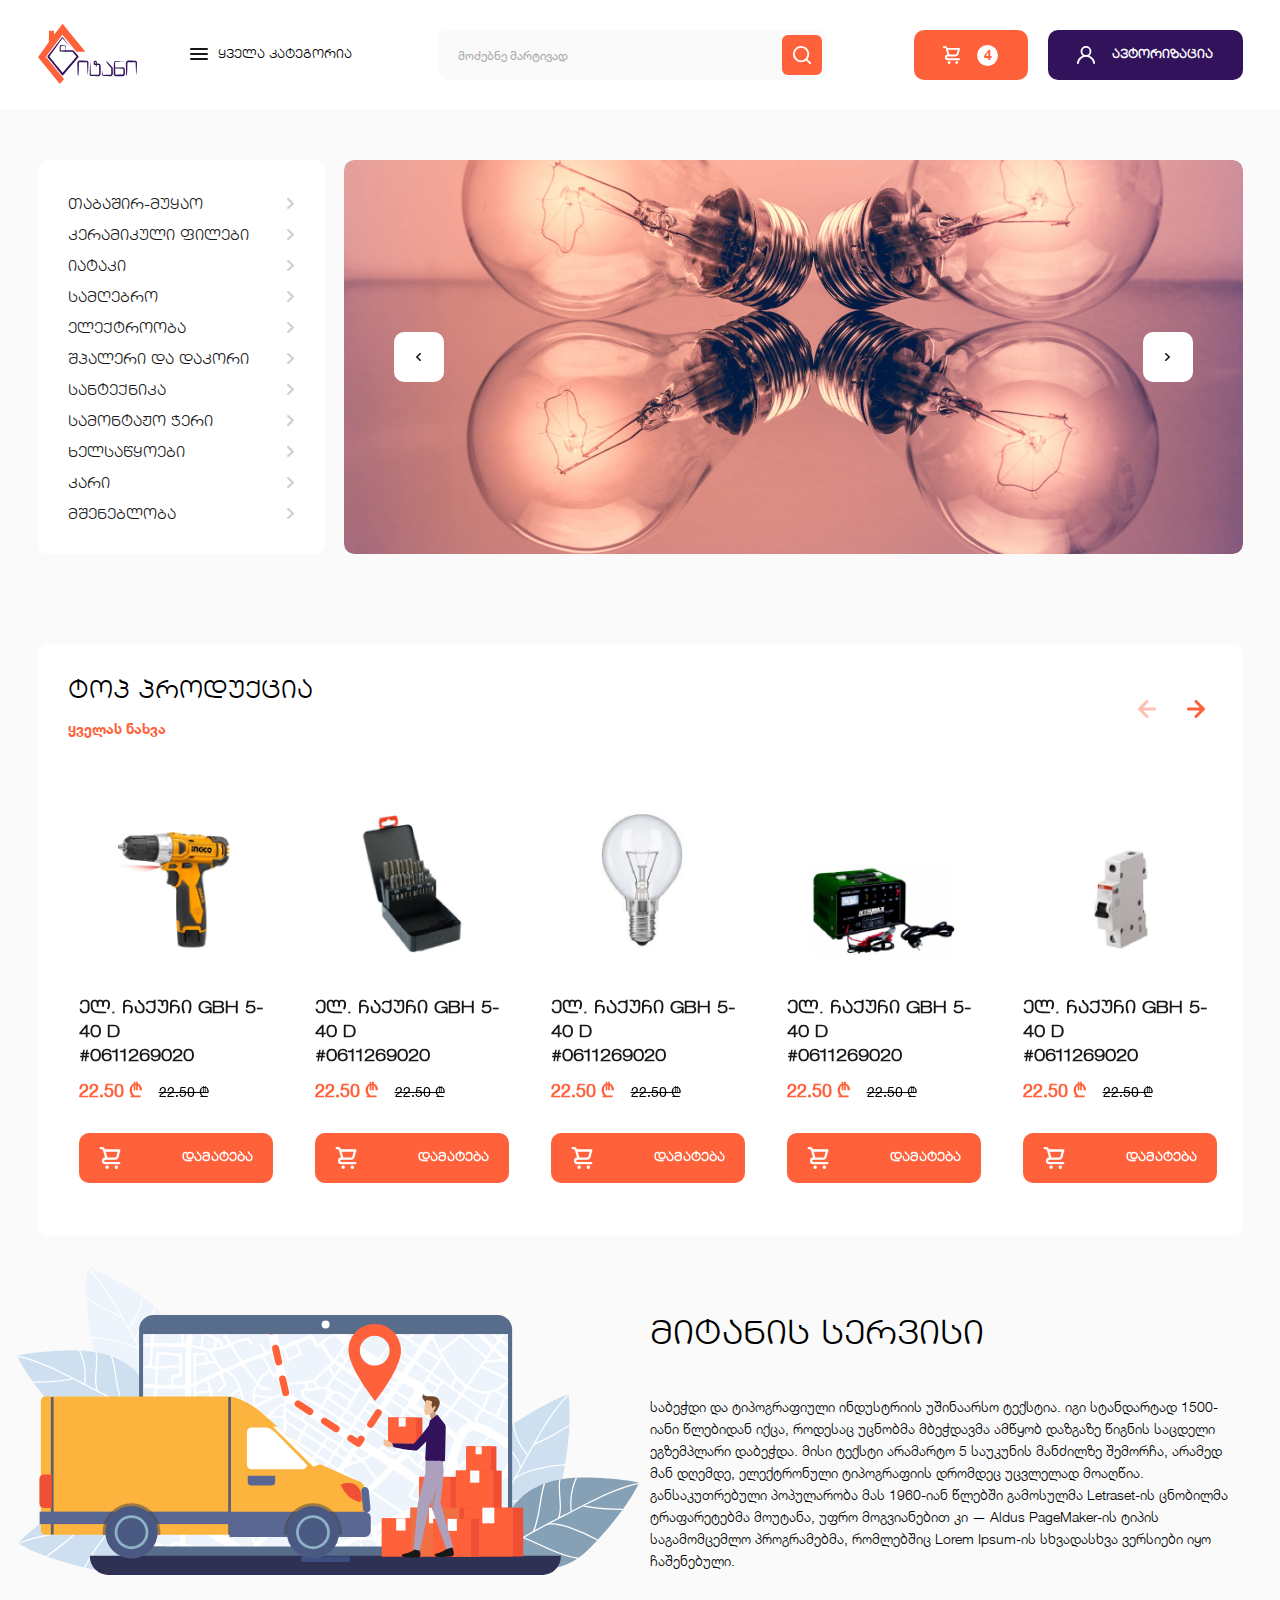
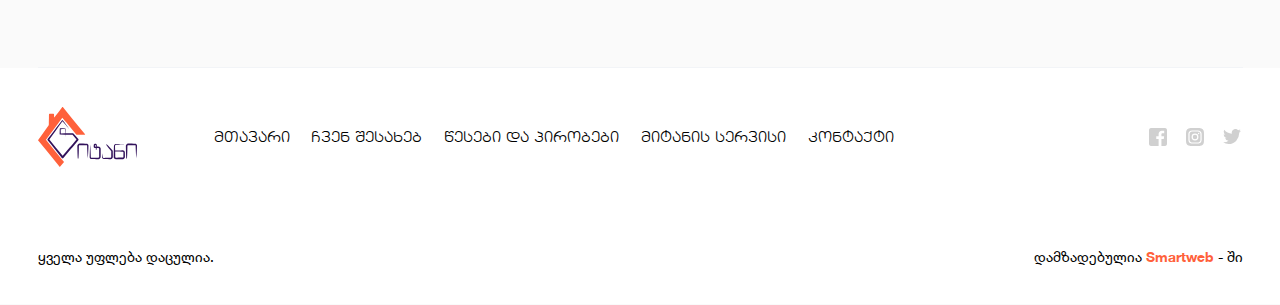
==== commit a506ad07: "a" ====
--- a/index.html
+++ b/index.html
@@ -66,7 +66,7 @@
           </svg>
           <p class="shop-notification-number">4</p>
         </a>
-        <a class="login" href="javascript:void(0)">
+        <a class="login show-login" href="javascript:void(0)">
           <svg xmlns="http://www.w3.org/2000/svg" width="18" height="18" viewBox="0 0 18 18">
             <defs>
               <style>
@@ -79,7 +79,8 @@
               d="M14.406,11.633a5.419,5.419,0,1,0-6.711,0,9,9,0,0,0-5.626,7.358.91.91,0,0,0,1.809.2,7.24,7.24,0,0,1,14.381,0,.9.9,0,0,0,.9.8h.1a.9.9,0,0,0,.8-.989,9,9,0,0,0-5.653-7.367Zm-3.355-.639a3.6,3.6,0,1,1,3.618-3.6A3.608,3.608,0,0,1,11.05,10.994Z"
               transform="translate(-2.064 -1.995)" />
           </svg>
-          <div>ავტორიზაცია</div>
+          <div class="login-authorization">ავტორიზაცია</div>
+          <div class="myPage">ჩემი გვერდი</div>
         </a>
       </div>
       <div id="burger-header" class="burger-header burger-header-fadeout">
@@ -1395,20 +1396,36 @@
           <input type="email" name="passreset-mail" id="passreset-mail" required="true" />
           <div class="auth-succ-or-error"></div>
         </div>
-        <input type="submit" value="პაროლის აღდგენა" />
-        <div class="passreset-sent-div">
-          <div class="succes-div-svg">
-            <svg xmlns="http://www.w3.org/2000/svg" width="46" height="46" viewBox="0 0 46 46">
-              <defs></defs>
-              <path class="a"
-                d="M31.256,17.617l-9.867,9.89-3.8-3.8a2.3,2.3,0,1,0-3.243,3.243l5.4,5.428a2.3,2.3,0,0,0,3.243,0l11.5-11.5a2.3,2.3,0,1,0-3.243-3.266ZM25,2A23,23,0,1,0,48,25,23,23,0,0,0,25,2Zm0,41.4A18.4,18.4,0,1,1,43.4,25,18.4,18.4,0,0,1,25,43.4Z"
-                transform="translate(-2 -2)"></path>
-            </svg>
-          </div>
-          <p>
-            პაროლის აღსადგენი ლინკი წარმატებით გაიგზავნა მითითებულ
-            <span>ელ. ფოსტაზე</span>
-          </p>
+        <input id="input-retrieve-pass" type="submit" value="პაროლის აღდგენა" />
+        <div class="suc-or-fail-content">
+            <div class="basket-empty-divv basket-empty-div-success">
+                <div class="failed-div-svg success-div-svg">
+                    <svg xmlns="http://www.w3.org/2000/svg" width="46" height="46" viewBox="0 0 46 46">
+                        <defs></defs>
+                        <path class="a"
+                            d="M31.256,17.617l-9.867,9.89-3.8-3.8a2.3,2.3,0,1,0-3.243,3.243l5.4,5.428a2.3,2.3,0,0,0,3.243,0l11.5-11.5a2.3,2.3,0,1,0-3.243-3.266ZM25,2A23,23,0,1,0,48,25,23,23,0,0,0,25,2Zm0,41.4A18.4,18.4,0,1,1,43.4,25,18.4,18.4,0,0,1,25,43.4Z"
+                            transform="translate(-2 -2)"></path>
+                    </svg>
+                </div>
+                <p>
+                  პაროლის აღსადგენი ლინკი წარმატებით გაიგზავნა მითითებულ
+                  <span>ელ. ფოსტაზე</span>
+                </p>
+            </div>
+            <div class="basket-empty-divv basket-empty-div-fail">
+                <div class="failed-div-svg">
+                    <svg xmlns="http://www.w3.org/2000/svg" width="70.711" height="70.711" viewBox="0 0 70.711 70.711">
+                        <g id="Component_16_8" data-name="Component 16 – 8" transform="translate(35.355) rotate(45)">
+                            <rect id="Rectangle_257" data-name="Rectangle 257" width="50" height="50"
+                                fill="rgba(255,255,255,0)" />
+                            <path id="plus-circle"
+                                d="M25,2A23,23,0,1,0,48,25,23,23,0,0,0,25,2Zm0,41.4A18.4,18.4,0,1,1,43.4,25,18.4,18.4,0,0,1,25,43.4Zm9.2-20.7H27.3V15.8a2.3,2.3,0,1,0-4.6,0v6.9H15.8a2.3,2.3,0,1,0,0,4.6h6.9v6.9a2.3,2.3,0,0,0,4.6,0V27.3h6.9a2.3,2.3,0,0,0,0-4.6Z"
+                                transform="translate(0 0)" fill="#ff613b" />
+                        </g>
+                    </svg>
+                </div>
+                <p>გთხოვთ, სწორად მიუთითოთ ელ. ფოსტა</p>
+            </div>
         </div>
       </form>
     </div>
@@ -2147,6 +2164,100 @@
           <div class="top-prod-li-inside">
             <a class="top-prod-img-a" href="pages/single-product.html">
               <img src="assets/images/products/Rectangle 224@2x.png" alt="hammer" />
+            </a>
+            <div class="but-image">
+              <a class="top-prod-img-h2" href="pages/single-product.html">
+                <h2>
+                  ელ. ჩაქუჩი GBH 5-40 D
+                  <span class="tp-img-h2-id">#0611269020</span>
+                </h2>
+              </a>
+              <p class="prices">
+                <span class="price">22.50 ₾</span>
+                <span class="discounted-from">22.50 ₾</span>
+              </p>
+              <a class="new-style-btn" href="javascript:void(0)">
+                <div class="new-btn-svg-container">
+                  <svg class="svg-shopping-cart-new" xmlns="http://www.w3.org/2000/svg" width="17" height="18"
+                    viewBox="0 0 17 18">
+                    <defs>
+                      <style>
+
+                      </style>
+                    </defs>
+                    <path class="a"
+                      d="M8.139,18.158a1.421,1.421,0,1,0,1.417,1.421A1.419,1.419,0,0,0,8.139,18.158Zm9.917-2.842H6.722a.947.947,0,0,1,0-1.895h8.019a2.847,2.847,0,0,0,2.725-2.061l1.5-5.257a.947.947,0,0,0-.908-1.208H6.476A2.84,2.84,0,0,0,3.815,3h-.87a.947.947,0,0,0,0,1.895h.87a.949.949,0,0,1,.908.687L4.87,6.1v0l1.549,5.44a2.843,2.843,0,0,0,.3,5.668H18.056a.947.947,0,0,0,0-1.895ZM16.8,6.789,15.65,10.839a.949.949,0,0,1-.908.687H8.379l-.241-.845L7.031,6.789ZM15.694,18.158a1.421,1.421,0,1,0,1.417,1.421A1.419,1.419,0,0,0,15.694,18.158Z"
+                      transform="translate(-2 -3)" />
+                  </svg>
+                  <svg class="svg-check-circle-new" xmlns="http://www.w3.org/2000/svg" width="18" height="18"
+                    viewBox="0 0 18 18">
+                    <defs>
+                      <style>
+
+                      </style>
+                    </defs>
+                    <path class="a"
+                      d="M13.448,8.111l-3.861,3.87L8.1,10.5a.9.9,0,1,0-1.269,1.269l2.115,2.124a.9.9,0,0,0,1.269,0l4.5-4.5a.9.9,0,1,0-1.269-1.278ZM11,2a9,9,0,1,0,9,9A9,9,0,0,0,11,2Zm0,16.2A7.2,7.2,0,1,1,18.2,11,7.2,7.2,0,0,1,11,18.2Z"
+                      transform="translate(-2 -2)" />
+                  </svg>
+                </div>
+                <div class="new-style-btn-add">დამატება</div>
+                <div class="new-style-btn-added">დამატებულია</div>
+              </a>
+            </div>
+          </div>
+        </div>
+        <div class="top-prod-li swiper-slide">
+          <div class="top-prod-li-inside">
+            <a class="top-prod-img-a" href="pages/single-product.html">
+              <img src="assets/images/products/Rectangle 225@2x.png" alt="hammer" />
+            </a>
+            <div class="but-image">
+              <a class="top-prod-img-h2" href="pages/single-product.html">
+                <h2>
+                  ელ. ჩაქუჩი GBH 5-40 D
+                  <span class="tp-img-h2-id">#0611269020</span>
+                </h2>
+              </a>
+              <p class="prices">
+                <span class="price">22.50 ₾</span>
+                <span class="discounted-from">22.50 ₾</span>
+              </p>
+              <a class="new-style-btn" href="javascript:void(0)">
+                <div class="new-btn-svg-container">
+                  <svg class="svg-shopping-cart-new" xmlns="http://www.w3.org/2000/svg" width="17" height="18"
+                    viewBox="0 0 17 18">
+                    <defs>
+                      <style>
+
+                      </style>
+                    </defs>
+                    <path class="a"
+                      d="M8.139,18.158a1.421,1.421,0,1,0,1.417,1.421A1.419,1.419,0,0,0,8.139,18.158Zm9.917-2.842H6.722a.947.947,0,0,1,0-1.895h8.019a2.847,2.847,0,0,0,2.725-2.061l1.5-5.257a.947.947,0,0,0-.908-1.208H6.476A2.84,2.84,0,0,0,3.815,3h-.87a.947.947,0,0,0,0,1.895h.87a.949.949,0,0,1,.908.687L4.87,6.1v0l1.549,5.44a2.843,2.843,0,0,0,.3,5.668H18.056a.947.947,0,0,0,0-1.895ZM16.8,6.789,15.65,10.839a.949.949,0,0,1-.908.687H8.379l-.241-.845L7.031,6.789ZM15.694,18.158a1.421,1.421,0,1,0,1.417,1.421A1.419,1.419,0,0,0,15.694,18.158Z"
+                      transform="translate(-2 -3)" />
+                  </svg>
+                  <svg class="svg-check-circle-new" xmlns="http://www.w3.org/2000/svg" width="18" height="18"
+                    viewBox="0 0 18 18">
+                    <defs>
+                      <style>
+
+                      </style>
+                    </defs>
+                    <path class="a"
+                      d="M13.448,8.111l-3.861,3.87L8.1,10.5a.9.9,0,1,0-1.269,1.269l2.115,2.124a.9.9,0,0,0,1.269,0l4.5-4.5a.9.9,0,1,0-1.269-1.278ZM11,2a9,9,0,1,0,9,9A9,9,0,0,0,11,2Zm0,16.2A7.2,7.2,0,1,1,18.2,11,7.2,7.2,0,0,1,11,18.2Z"
+                      transform="translate(-2 -2)" />
+                  </svg>
+                </div>
+                <div class="new-style-btn-add">დამატება</div>
+                <div class="new-style-btn-added">დამატებულია</div>
+              </a>
+            </div>
+          </div>
+        </div>
+        <div class="top-prod-li swiper-slide">
+          <div class="top-prod-li-inside">
+            <a class="top-prod-img-a" href="pages/single-product.html">
+              <img src="assets/images/products/Rectangle 226@2x.png" alt="hammer" />
             </a>
             <div class="but-image">
               <a class="top-prod-img-h2" href="pages/single-product.html">
@@ -2467,7 +2578,7 @@
             transform="translate(-2 -3)" />
         </svg>
       </a>
-      <a href="javascript:void(0)" class="respo-login">
+      <a href="javascript:void(0)" class="respo-login show-login">
         <svg xmlns="http://www.w3.org/2000/svg" width="18" height="18" viewBox="0 0 18 18">
           <defs></defs>
           <path class="a"
--- a/assets/css/styleraw.css
+++ b/assets/css/styleraw.css
@@ -275,19 +275,27 @@
     justify-content: center;
     color: var(--orange);
     font-size: 14px;
-    line-height: 17px;
-    width: 21px;
-    height: 21px;
+    line-height: 14px;
     background-color: white;
     border-radius: 50%;
     margin-left: 17.5px;
     font-weight: 600;
+    padding: 3.5px 6.6px;
 }
 
 .login {
     width: 195px;
     height: inherit;
     background-color: var(--purple);
+}
+.myPage {
+    display: none;
+}
+.login.active .login-authorization {
+    display: none;
+}
+.login.active .myPage {
+    display: unset;
 }
 
 .login div {
@@ -452,9 +460,9 @@
     padding: 36px 31px 39px 30px;
     display: flex;
     flex-direction: column;
-    justify-content: space-between;
     color: var(--active-grey);
     font: 14px/18px;
+    row-gap: 13px;
 }
 
 .toggle-drop-right {
@@ -759,6 +767,8 @@
     line-height: 24px;
     margin-bottom: 15px;
     min-height: 46px;
+    max-height: 72px;
+    overflow: hidden;
 }
 
 .tp-img-h2-id {
@@ -1980,7 +1990,7 @@
     display: flex;
 }
 
-.succes-div-svg {
+.succes-div-svg, .failed-div-svg {
     background: rgba(82, 255, 59, 0.1);
     width: 130px;
     height: 130px;
@@ -1989,6 +1999,9 @@
     justify-content: center;
     align-items: center;
     border-radius: 10px;
+}
+.failed-div-svg {
+    background: rgba(255, 97, 59, 0.1);
 }
 
 .succes-div-svg .a {
@@ -2135,8 +2148,82 @@
     margin-bottom: 13px;
     font-weight: 100;
 }
-
-
+.basketNdelivery h1 {
+    font-size: inherit;
+    font-family: inherit;
+    line-height: inherit;
+    color: black;
+    font-family: inherit;
+}
+.suc-or-fail-content .basket-empty-div {
+    height: unset;
+}
+.failed-div-svg.success-div-svg {
+    background: rgba(82, 255, 59, 0.1)
+}
+.success-or-fail-answer {
+    min-height: calc(100vh - 488px);
+    flex-direction: column;
+}
+.suc-or-fail-content {
+    position: absolute;
+    left: 50%;
+    top: 50%;
+    transform: translate(-50%, -50%);
+}
+body .basket-empty-divv {
+    position: relative;
+    -webkit-box-align: center;
+    -ms-flex-align: center;
+    align-items: center;
+    -webkit-box-orient: vertical;
+    -webkit-box-direction: normal;
+    -ms-flex-direction: column;
+    flex-direction: column;
+    height: 192px;
+    width: 155px;
+    margin: 0 auto;
+}
+body .basket-empty-divv .failed-div-svg {
+    display: -webkit-box;
+    display: -ms-flexbox;
+    display: flex;
+    -webkit-box-pack: center;
+    -ms-flex-pack: center;
+    justify-content: center;
+    -webkit-box-align: center;
+    -ms-flex-align: center;
+    align-items: center;
+    -webkit-box-orient: vertical;
+    -webkit-box-direction: normal;
+    -ms-flex-direction: column;
+    flex-direction: column;
+    opacity: 1;
+}
+.basket-empty-divv p {
+    font-family: Roman;
+    font-size: 14px;
+    line-height: 20px;
+    text-align: center;
+    width: 100%;
+    max-width: 246px;
+}
+
+.suc-or-fail-content .basket-empty-div-success {
+    display: none;
+}
+.success-div-svg .a {
+    fill: #52FF3B;
+}
+.suc-or-fail-content .basket-empty-div-fail {
+    display: flex;
+}
+.suc-or-fail-content.active .basket-empty-div-success {
+    display: flex;
+}
+.suc-or-fail-content.active .basket-empty-div-fail {
+    display: none;
+}
 .bNd-icon {
     display: flex;
     margin: 0 25px 0 25px;
@@ -2927,4 +3014,22 @@
     margin: 0;
 }
 
-
+.ui-widget.ui-widget-content::-webkit-scrollbar {
+    width: 3px;
+    height: 90%;
+    position: relative;
+    margin-right: 5px;
+    border-radius: 5px;
+}
+.ui-widget.ui-widget-content::-webkit-scrollbar-track {
+    background-color: transparent;
+    border-radius: 100px;
+    border-right: 4px transparent solid;
+
+}
+
+.ui-widget.ui-widget-content::-webkit-scrollbar-thumb {
+    box-shadow: inset 0 0 6px rgba(0,0,0,0.2); 
+    border-radius: 100px;
+    margin-right: 30px;
+}--- a/assets/css/style.css
+++ b/assets/css/style.css
@@ -380,6 +380,10 @@
   display: unset;
 }
 
+.form-inside-div.Error {
+  border: 1px solid #FF613B;
+}
+
 .form-inside-div:nth-child(1) {
   background: red;
 }
@@ -424,6 +428,53 @@
 }
 
 .passreset-form.sent p span {
+  font-family: Bold75;
+  color: #FF613B;
+  font-weight: 900;
+}
+
+.basket-empty-div {
+  position: relative;
+  display: none;
+  -webkit-box-align: center;
+      -ms-flex-align: center;
+          align-items: center;
+  -webkit-box-orient: vertical;
+  -webkit-box-direction: normal;
+      -ms-flex-direction: column;
+          flex-direction: column;
+  height: 192px;
+  width: 155px;
+  margin: 0 auto;
+}
+
+.basket-empty-div .failed-div-svg {
+  display: -webkit-box;
+  display: -ms-flexbox;
+  display: flex;
+  -webkit-box-pack: center;
+      -ms-flex-pack: center;
+          justify-content: center;
+  -webkit-box-align: center;
+      -ms-flex-align: center;
+          align-items: center;
+  -webkit-box-orient: vertical;
+  -webkit-box-direction: normal;
+      -ms-flex-direction: column;
+          flex-direction: column;
+  opacity: 1;
+}
+
+.basket-empty-div p {
+  font-family: Roman;
+  font-size: 14px;
+  line-height: 20px;
+  text-align: center;
+  width: 100%;
+  max-width: 246px;
+}
+
+.basket-empty-div p span {
   font-family: Bold75;
   color: #FF613B;
   font-weight: 900;
@@ -712,15 +763,18 @@
       -ms-flex-direction: column;
           flex-direction: column;
   margin-bottom: 40px;
-}
-
-@media screen and (min-width: 800px) {
-  .historyOrder ul {
-    margin-bottom: 30px;
-  }
-}
-
-.historyOrder li {
+  margin-bottom: 30px;
+}
+
+.historyOrder-li {
+  cursor: pointer;
+  max-height: 55px;
+  padding: 5px;
+  border: 1px solid #E2E7ED;
+  border-radius: 10px;
+  overflow: hidden;
+  -webkit-transition: max-height -200ms 300ms ease-out;
+  transition: max-height -200ms 300ms ease-out;
   display: -webkit-box;
   display: -ms-flexbox;
   display: flex;
@@ -737,29 +791,20 @@
   margin-bottom: 16px;
 }
 
-.historyOrder li:last-child {
-  margin-bottom: 0;
-}
-
-.historyOrder-li {
-  cursor: pointer;
-  height: 55px;
-  padding: 5px;
-  border: 1px solid #E2E7ED;
-  border-radius: 6px;
-  overflow: hidden;
-  -webkit-transition: height .4s;
-  transition: height .4s;
-}
-
 @media screen and (min-width: 800px) {
   .historyOrder-li {
     padding: 10px;
   }
 }
 
+.historyOrder-li:last-child {
+  margin-bottom: 0;
+}
+
 .historyOrder-li.active {
-  height: 255px;
+  max-height: 9999px;
+  -webkit-transition: max-height 300ms ease-in;
+  transition: max-height 300ms ease-in;
 }
 
 .historyOrder-li.active img {
@@ -888,14 +933,22 @@
   -webkit-box-flex: 1;
       -ms-flex: 1;
           flex: 1;
+  margin-bottom: 40px;
 }
 
 @media screen and (min-width: 800px) {
   .historyOrder-li-dropdown {
-    padding: 30px 67px;
+    padding: 30px 7px;
     -webkit-box-align: center;
         -ms-flex-align: center;
             align-items: center;
+    margin-bottom: 0;
+  }
+}
+
+@media screen and (min-width: 1100px) {
+  .historyOrder-li-dropdown {
+    padding: 30px 67px;
   }
 }
 
@@ -1698,4 +1751,55 @@
 .aside-subcategory {
   display: none;
 }
+
+#passreset-form .suc-or-fail-content {
+  opacity: 0;
+  -webkit-transition: opacity 1s 300ms ease-in-out;
+  transition: opacity 1s 300ms ease-in-out;
+}
+
+#passreset-form.sent .suc-or-fail-content {
+  opacity: 1;
+}
+
+.shop-notification-number {
+  font-family: helvneue;
+}
+
+.basketNdelivery-basket-both {
+  cursor: default;
+}
+
+.product-amount-and-btn .new-style-btn {
+  -ms-grid-column-align: center;
+      justify-self: center;
+}
+
+@media screen and (max-width: 1000px) {
+  .top-prod-img-h2 h2 {
+    max-height: 120px;
+  }
+}
+
+@media screen and (max-width: 580px) {
+  .top-prod-img-h2 h2 {
+    max-height: 63px;
+  }
+  .new-style-btn-added {
+    -webkit-transition: margin-left 0.6s -0.6s;
+    transition: margin-left 0.6s -0.6s;
+  }
+  .new-style-btn-add,
+  .new-style-btn-added {
+    font-size: 10px !important;
+  }
+}
+
+input[type=password] {
+  font-size: 10px !important;
+}
+
+li.toggle-drop-right-li a {
+  white-space: nowrap;
+}
 /*# sourceMappingURL=style.css.map */